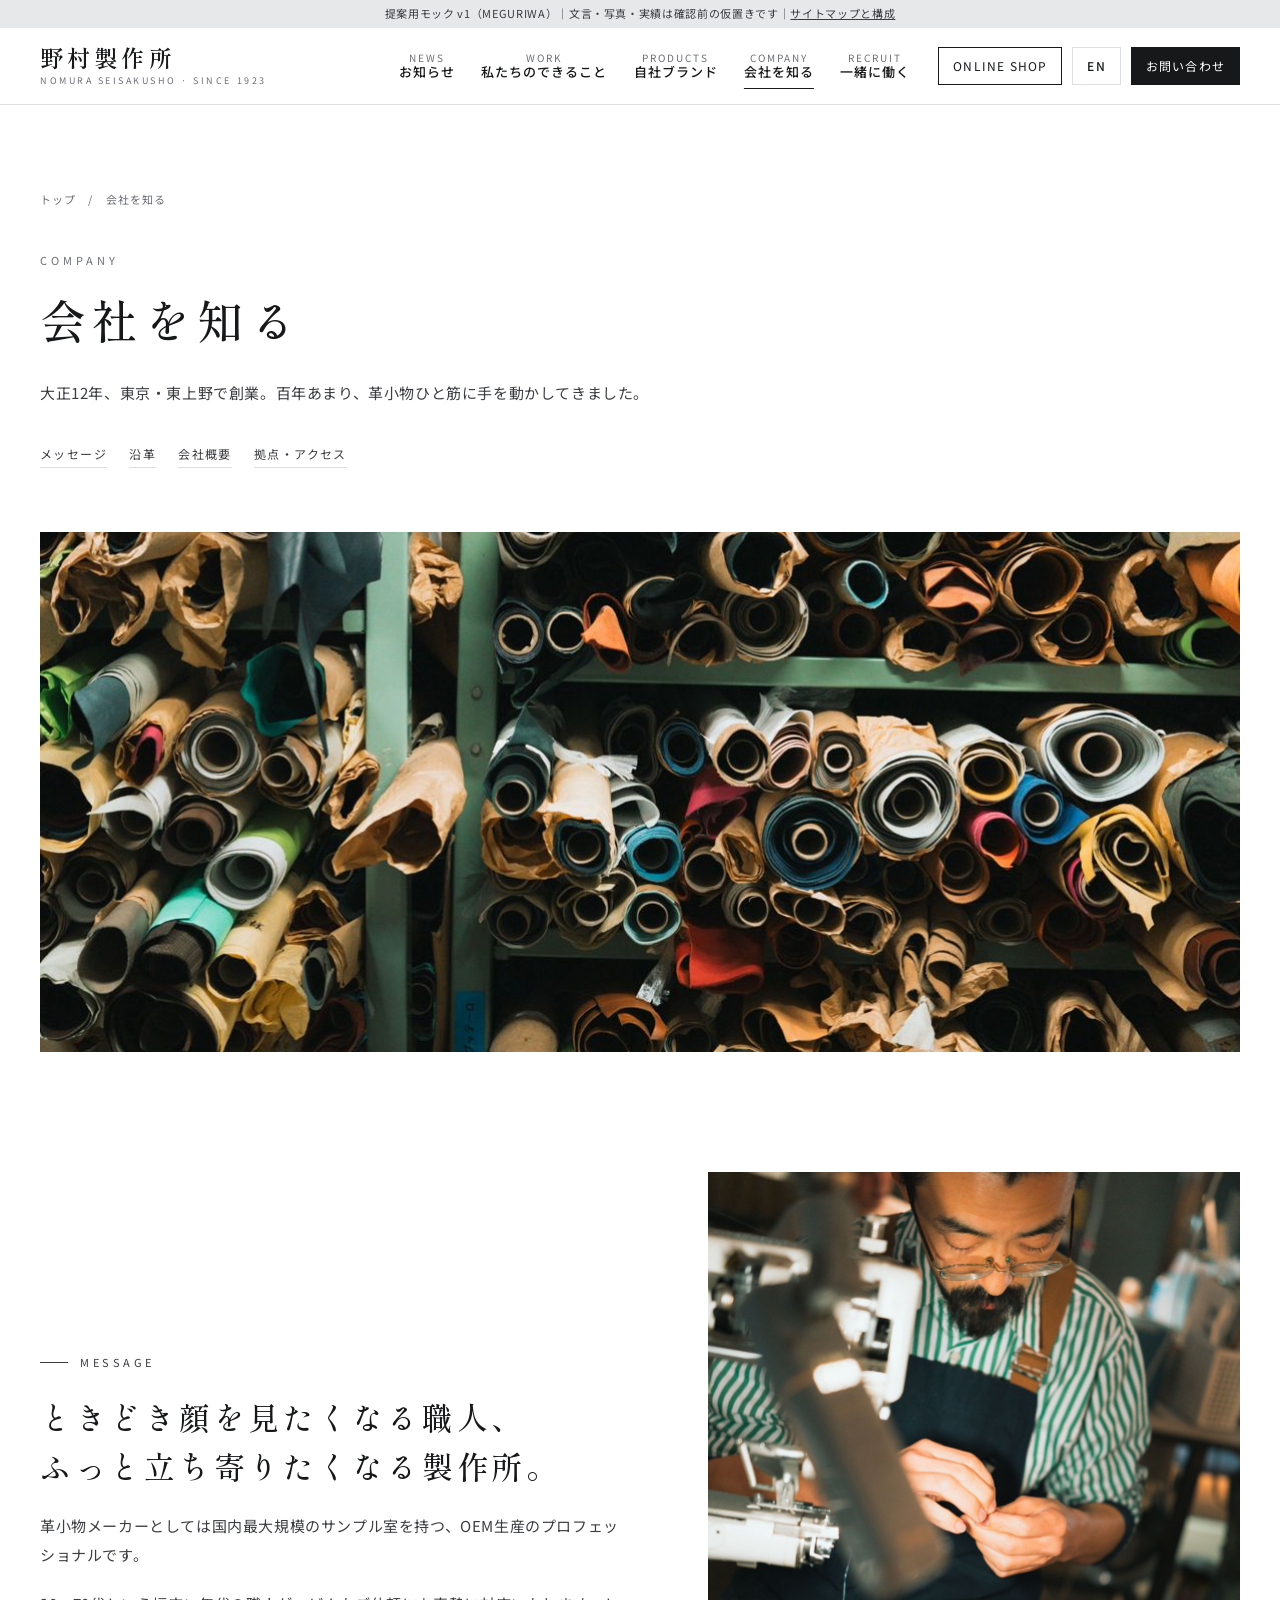
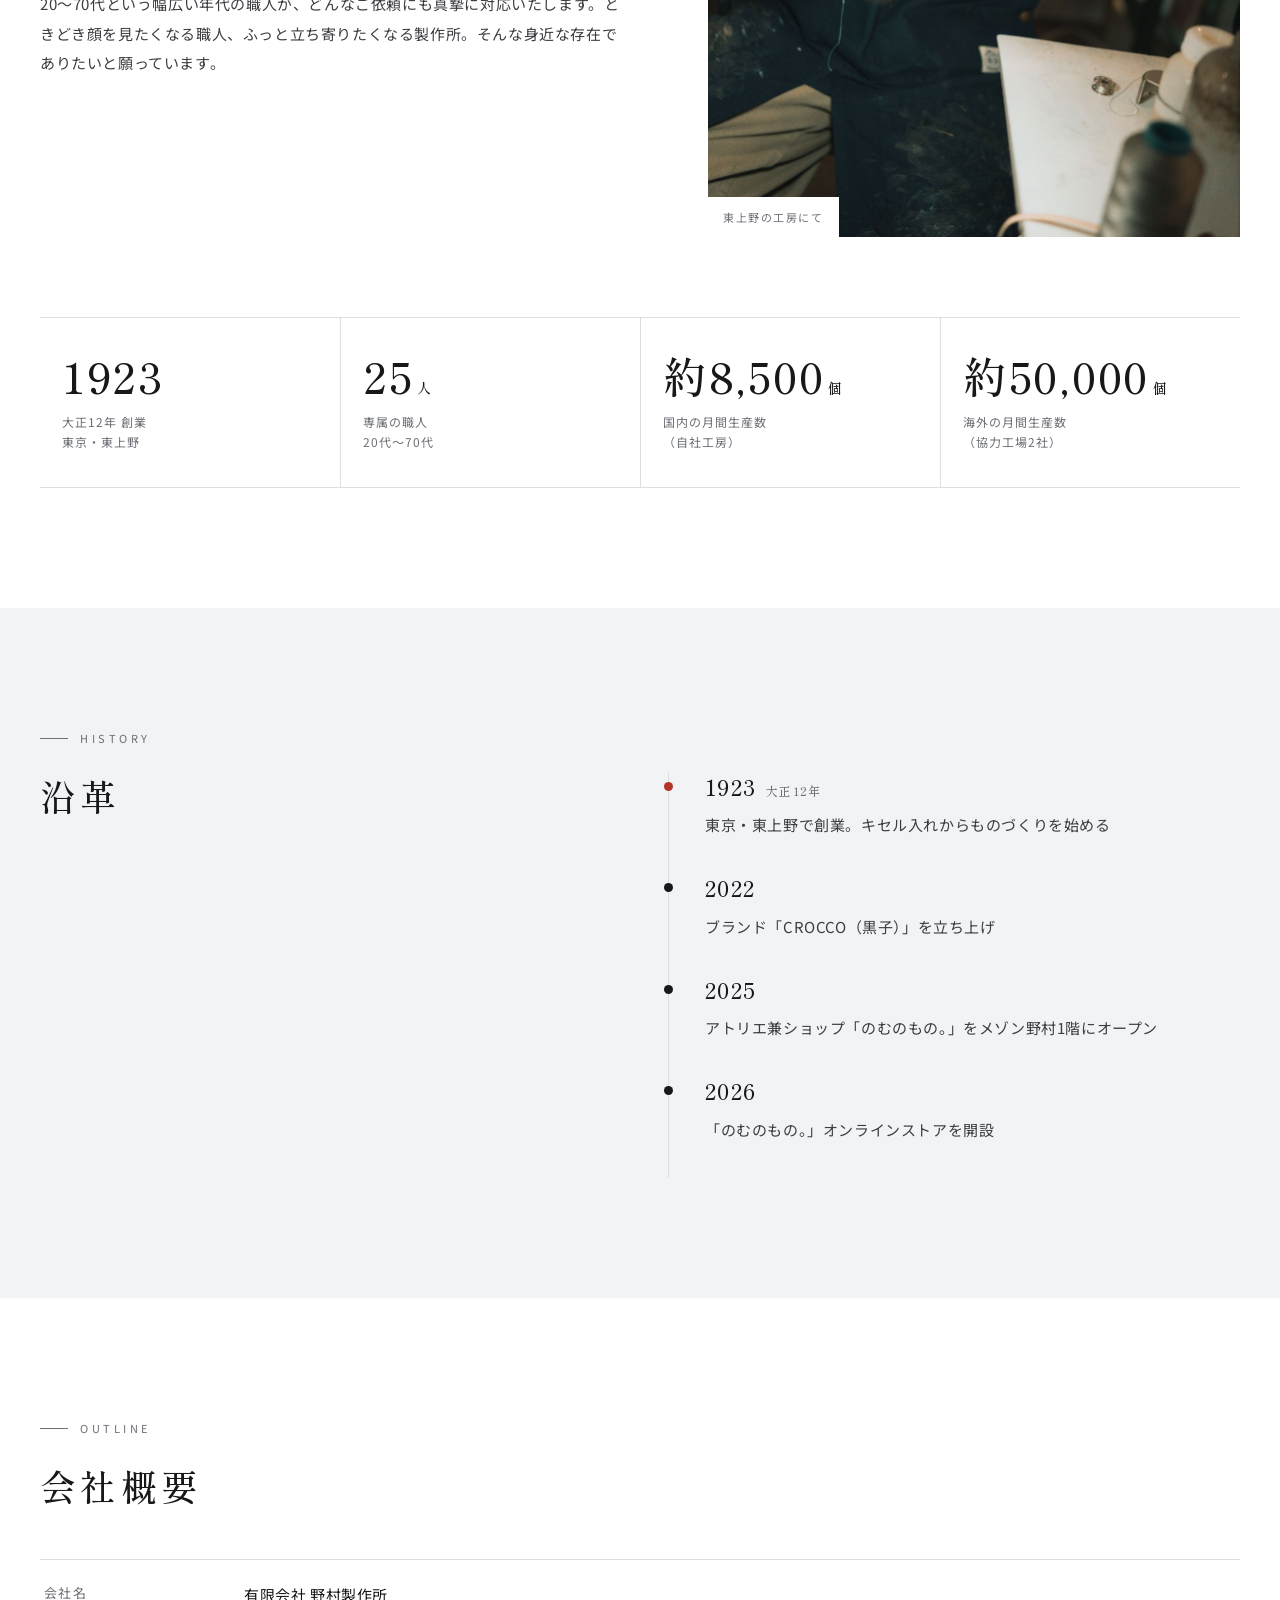
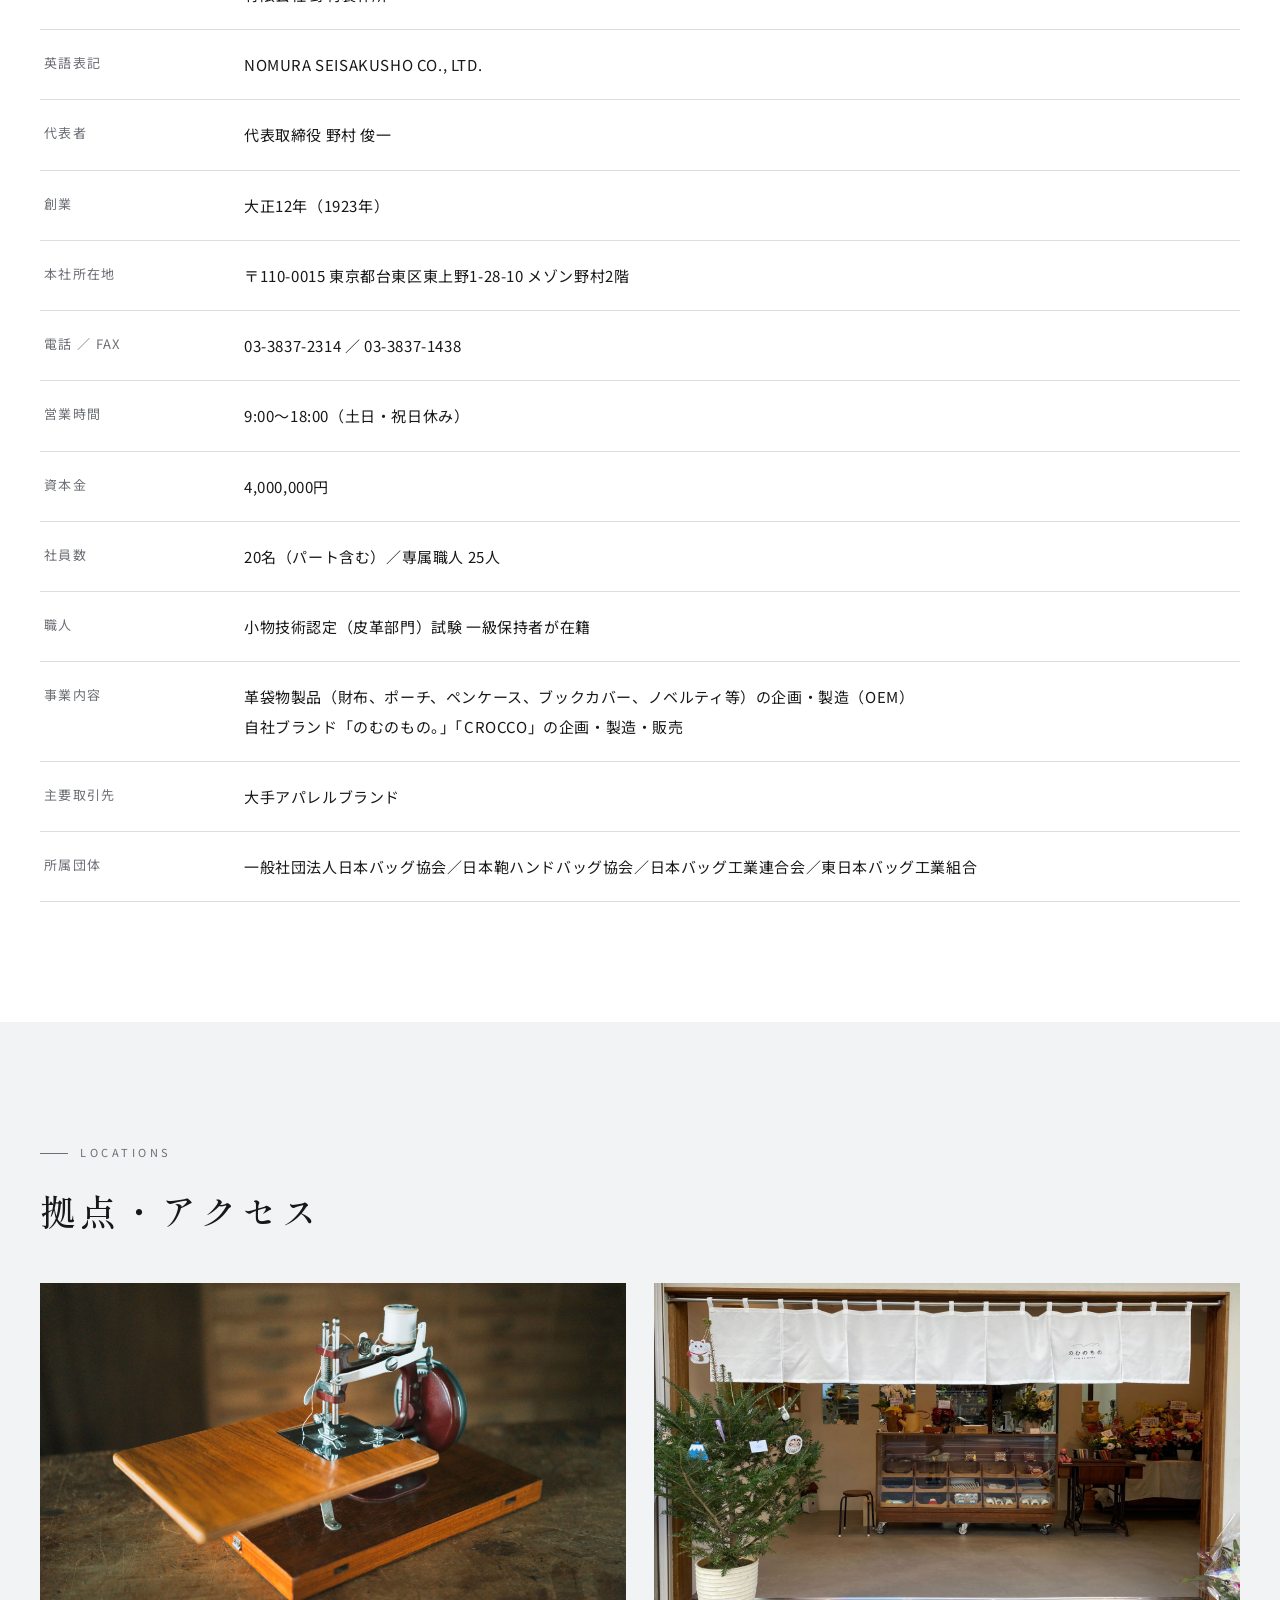
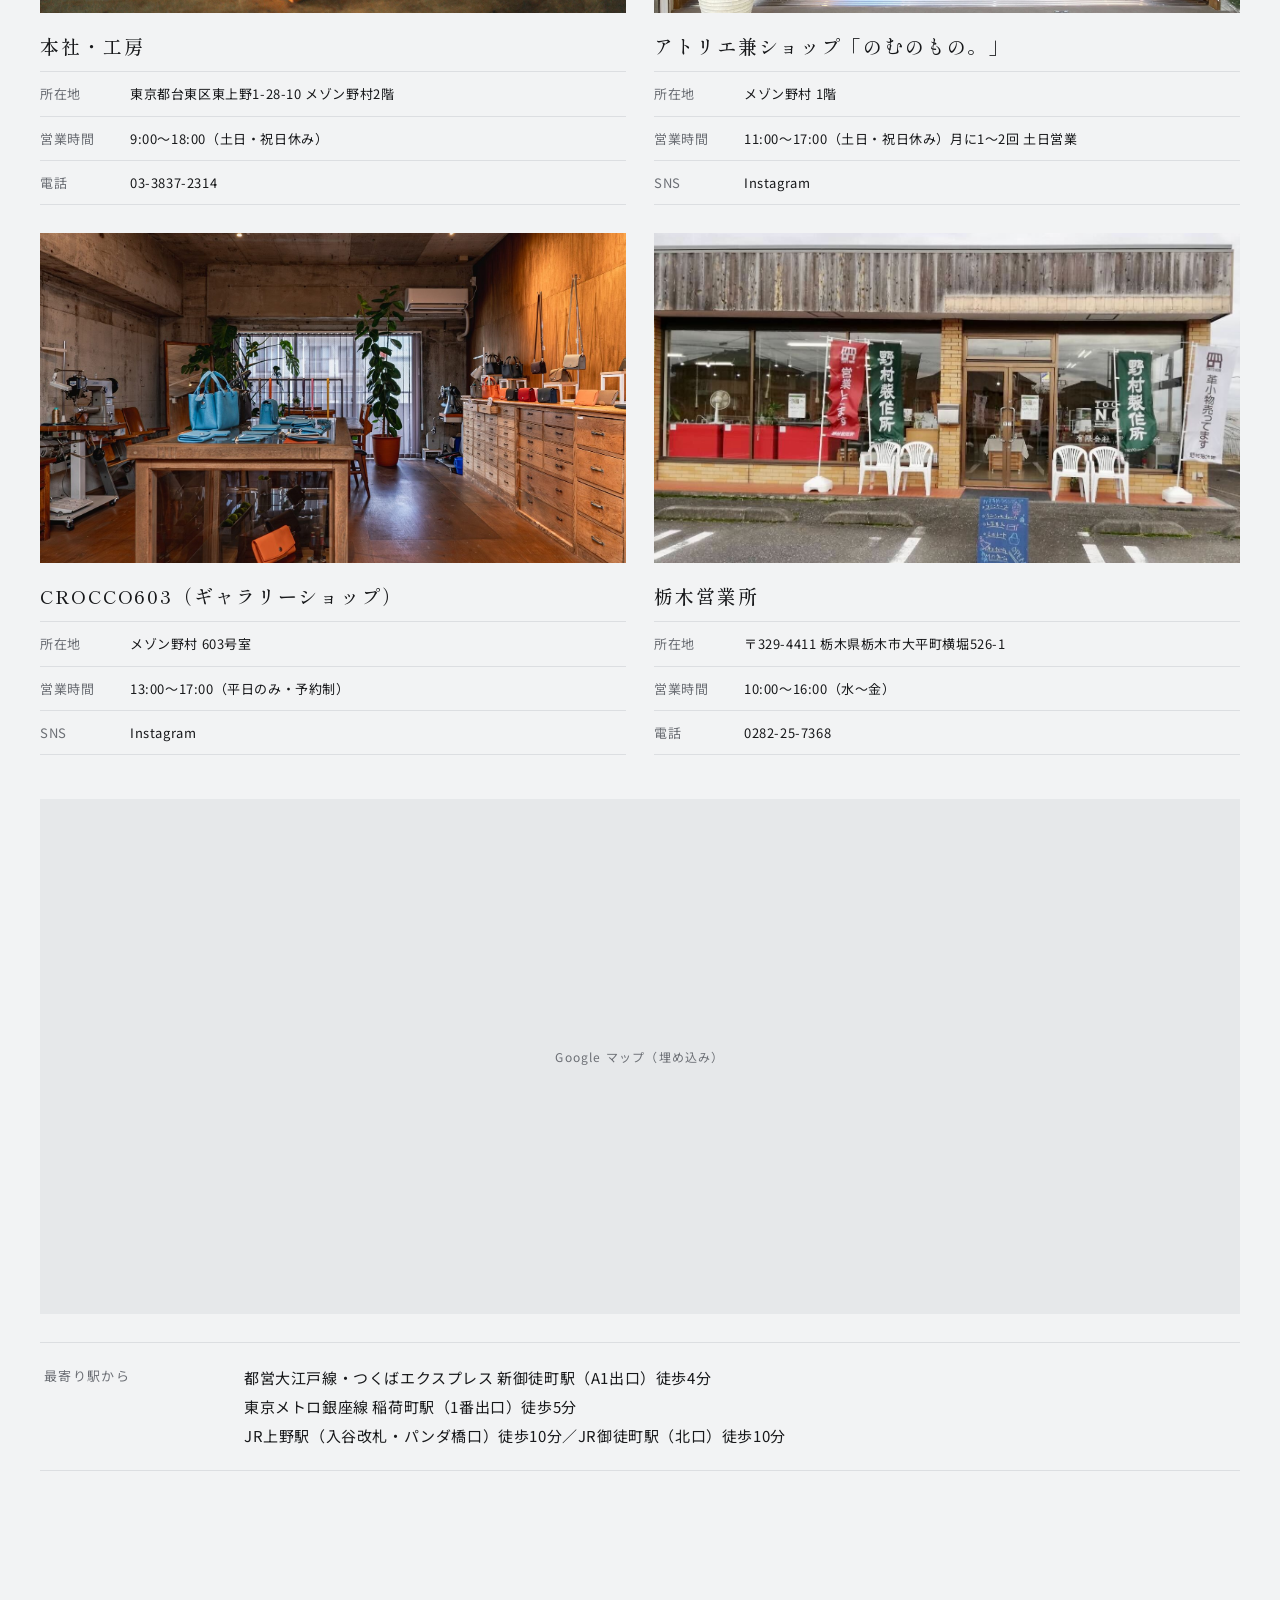
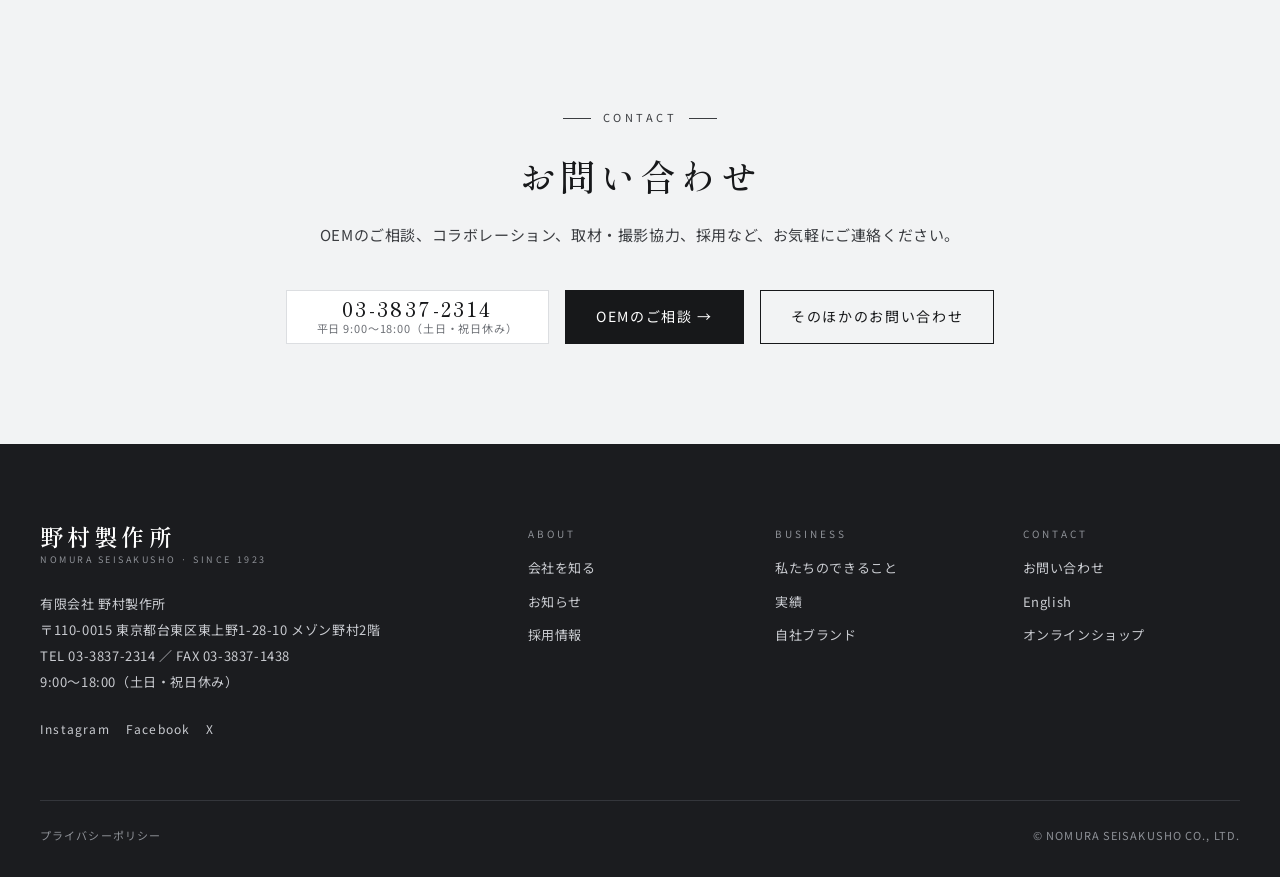
==== company.html @ 7530d8a8 "店舗・拠点の写真を入れる（のむのもの。店先・栃木営業所・CROCCO603） Co-Authored-By: Claude Opus 5.5 <noreply@anthropic.com> Claud" ====
<!doctype html>
<html lang="ja"><head><meta charset="utf-8"><meta name="viewport" content="width=device-width,initial-scale=1">
<title>会社を知る｜野村製作所</title><meta name="description" content="有限会社 野村製作所の会社概要。大正12年創業、東京・東上野の革小物メーカー。拠点・アクセス・沿革。"><meta name="robots" content="noindex">
<link rel="preconnect" href="https://fonts.googleapis.com"><link rel="preconnect" href="https://fonts.gstatic.com" crossorigin>
<link href="https://fonts.googleapis.com/css2?family=Noto+Sans+JP:wght@400;500&family=Shippori+Mincho:wght@500;600&display=swap" rel="stylesheet">
<link rel="stylesheet" href="assets/site.css">
</head><body>
<div class="mockbar">提案用モック v1（MEGURIWA）｜文言・写真・実績は確認前の仮置きです｜<a href="sitemap.html" style="text-decoration:underline">サイトマップと構成</a></div>
<header class="hd"><div class="wrap hd__in">
<a class="logo" href="index.html" aria-label="野村製作所 トップへ"><b>野村製作所</b><small>NOMURA SEISAKUSHO · SINCE 1923</small></a>
<nav class="gnav" aria-label="メイン"><a href="news.html"><span>NEWS</span><b>お知らせ</b></a><a href="work.html"><span>WORK</span><b>私たちのできること</b></a><a href="products.html"><span>PRODUCTS</span><b>自社ブランド</b></a><a href="company.html" class="is-cur"><span>COMPANY</span><b>会社を知る</b></a><a href="recruit.html"><span>RECRUIT</span><b>一緒に働く</b></a></nav>
<div class="hd__act"><a class="btn-shop" href="products.html#shops">ONLINE SHOP</a><a class="btn-en" href="en.html" lang="en">EN</a><a class="btn-ct" href="contact.html">お問い合わせ</a></div>
<button class="menu" aria-label="メニュー"><i></i><i></i><i></i></button>
</div></header>
<nav class="spnav" aria-label="メニュー"><a href="index.html">トップ<span>TOP</span></a><a href="news.html">お知らせ<span>NEWS</span></a><a href="work.html">私たちのできること<span>WORK</span></a><a href="products.html">自社ブランド<span>PRODUCTS</span></a><a href="company.html">会社を知る<span>COMPANY</span></a><a href="recruit.html">一緒に働く<span>RECRUIT</span></a><a href="works.html">実績<span>WORKS</span></a><a href="contact.html">お問い合わせ<span>CONTACT</span></a><div class="sp-btns"><a class="fill" href="contact.html?type=oem">OEMのご相談</a><a href="products.html#shops">ONLINE SHOP（3つのストア）</a><a href="en.html" lang="en">English / For international partners</a></div></nav>
<main>
<section class="ph-head"><div class="wrap">
<p class="crumb"><a href="index.html">トップ</a>　/　会社を知る</p>
<p class="en">COMPANY</p><h1>会社を知る</h1><p class="lead">大正12年、東京・東上野で創業。百年あまり、革小物ひと筋に手を動かしてきました。</p><nav class="toc"><a href="#message">メッセージ</a><a href="#history">沿革</a><a href="#outline">会社概要</a><a href="#bases">拠点・アクセス</a></nav>
</div><div class="wrap"><div class="ph-vis"><img src="assets/leather_shelf.jpg" alt="" style="object-position:50% 55%"></div></div></section>
<section class="sec" id="message"><div class="wrap">
<div class="msg"><div class="msg__tx"><p class="lbl">Message</p>
<h2 class="h2"><span class="nb">ときどき顔を見たくなる職人、</span><br><span class="nb">ふっと立ち寄りたくなる製作所。</span></h2>
<p>革小物メーカーとしては国内最大規模のサンプル室を持つ、OEM生産のプロフェッショナルです。</p>
<p>20〜70代という幅広い年代の職人が、どんなご依頼にも真摯に対応いたします。ときどき顔を見たくなる職人、ふっと立ち寄りたくなる製作所。そんな身近な存在でありたいと願っています。</p>
<span class="chk">確認：代表あいさつ（代表者名・写真）を載せるか</span></div>
<figure class="msg__ph"><img src="assets/craftsman_stitch.jpg" alt="工房の職人"><figcaption>東上野の工房にて</figcaption></figure></div>
<ul class="num">
<li><b>1923</b><span>大正12年 創業<br>東京・東上野</span></li>
<li><b>25<small>人</small></b><span>専属の職人<br>20代〜70代</span></li>
<li><b>約8,500<small>個</small></b><span>国内の月間生産数<br>（自社工房）</span></li>
<li><b>約50,000<small>個</small></b><span>海外の月間生産数<br>（協力工場2社）</span></li>
</ul>
</div></section>
<section class="sec sec--gray" id="history"><div class="wrap grid2">
<div><p class="lbl">History</p><h2 class="h2">沿革</h2><span class="chk">確認：創業以降の出来事と年</span></div>
<ul class="hist">
<li><b>1923<small>大正12年</small></b><p>東京・東上野で創業。キセル入れからものづくりを始める</p></li>
<li><b>2022</b><p>ブランド「CROCCO（黒子）」を立ち上げ</p></li>
<li><b>2025</b><p>アトリエ兼ショップ「のむのもの。」をメゾン野村1階にオープン</p></li>
<li><b>2026</b><p>「のむのもの。」オンラインストアを開設</p></li>
</ul></div></section>
<section class="sec" id="outline"><div class="wrap">
<p class="lbl">Outline</p><h2 class="h2">会社概要</h2>
<dl class="tbl">
<div><dt>会社名</dt><dd>有限会社 野村製作所<span class="chk">確認：正式社名</span></dd></div>
<div><dt>英語表記</dt><dd>NOMURA SEISAKUSHO CO., LTD.</dd></div>
<div><dt>代表者</dt><dd>代表取締役 野村 俊一</dd></div>
<div><dt>創業</dt><dd>大正12年（1923年）</dd></div>
<div><dt>本社所在地</dt><dd>〒110-0015 東京都台東区東上野1-28-10 メゾン野村2階</dd></div>
<div><dt>電話 ／ FAX</dt><dd>03-3837-2314 ／ 03-3837-1438</dd></div>
<div><dt>営業時間</dt><dd>9:00〜18:00（土日・祝日休み）</dd></div>
<div><dt>資本金</dt><dd>4,000,000円</dd></div>
<div><dt>社員数</dt><dd>20名（パート含む）／専属職人 25人</dd></div>
<div><dt>職人</dt><dd>小物技術認定（皮革部門）試験 一級保持者が在籍</dd></div>
<div><dt>事業内容</dt><dd>革袋物製品（財布、ポーチ、ペンケース、ブックカバー、ノベルティ等）の企画・製造（OEM）<br>自社ブランド「のむのもの。」「CROCCO」の企画・製造・販売</dd></div>
<div><dt>主要取引先</dt><dd>大手アパレルブランド</dd></div>
<div><dt>所属団体</dt><dd>一般社団法人日本バッグ協会／日本鞄ハンドバッグ協会／日本バッグ工業連合会／東日本バッグ工業組合</dd></div>
</dl></div></section>
<section class="sec sec--gray" id="bases"><div class="wrap">
<p class="lbl">Locations</p><h2 class="h2">拠点・アクセス</h2>
<div class="bases">
<div class="base"><img src="assets/mini_sewing.jpg" alt="工房のミシン" style="aspect-ratio:16/9;object-fit:cover;width:100%"><span class="chk">確認：本社・工房の写真（人物が写らないもの）</span><h3>本社・工房</h3><dl><div><dt>所在地</dt><dd>東京都台東区東上野1-28-10 メゾン野村2階</dd></div><div><dt>営業時間</dt><dd>9:00〜18:00（土日・祝日休み）</dd></div><div><dt>電話</dt><dd>03-3837-2314</dd></div></dl></div>
<div class="base"><img src="assets/shop_nomunomono.jpg" alt="アトリエ兼ショップ「のむのもの。」" style="aspect-ratio:16/9;object-fit:cover;width:100%;object-position:50% 45%"><h3>アトリエ兼ショップ「のむのもの。」</h3><dl><div><dt>所在地</dt><dd>メゾン野村 1階</dd></div><div><dt>営業時間</dt><dd>11:00〜17:00（土日・祝日休み）月に1〜2回 土日営業</dd></div><div><dt>SNS</dt><dd><a href="https://www.instagram.com/nomuraseisakusho_official/" target="_blank" rel="noopener">Instagram</a></dd></div></dl></div>
<div class="base"><img src="assets/crocco603.jpg" alt="CROCCO603 ギャラリーショップ" style="aspect-ratio:16/9;object-fit:cover;width:100%"><h3>CROCCO603（ギャラリーショップ）</h3><dl><div><dt>所在地</dt><dd>メゾン野村 603号室</dd></div><div><dt>営業時間</dt><dd>13:00〜17:00（平日のみ・予約制）</dd></div><div><dt>SNS</dt><dd><a href="https://www.instagram.com/crocco_tokyo/" target="_blank" rel="noopener">Instagram</a></dd></div></dl><span class="chk">確認：営業時間：CROCCOのサイト＝13:00〜、現行サイト＝11:00〜で食い違い</span></div>
<div class="base"><img src="assets/base_tochigi.jpg" alt="栃木営業所の外観" style="aspect-ratio:16/9;object-fit:cover;width:100%"><h3>栃木営業所</h3><dl><div><dt>所在地</dt><dd>〒329-4411 栃木県栃木市大平町横堀526-1</dd></div><div><dt>営業時間</dt><dd>10:00〜16:00（水〜金）</dd></div><div><dt>電話</dt><dd>0282-25-7368</dd></div></dl></div>
</div>
<div class="ph map">Google マップ（埋め込み）</div>
<dl class="tbl" style="margin-top:28px"><div><dt>最寄り駅から</dt><dd>都営大江戸線・つくばエクスプレス 新御徒町駅（A1出口）徒歩4分<br>東京メトロ銀座線 稲荷町駅（1番出口）徒歩5分<br>JR上野駅（入谷改札・パンダ橋口）徒歩10分／JR御徒町駅（北口）徒歩10分</dd></div></dl>
</div></section>
<section class="ctb"><div class="wrap">
<p class="lbl">Contact</p><h2 class="h2">お問い合わせ</h2>
<p>OEMのご相談、コラボレーション、取材・撮影協力、採用など、お気軽にご連絡ください。</p>
<div class="ctb__row"><a class="tel" href="tel:0338372314"><b>03-3837-2314</b><small>平日 9:00〜18:00（土日・祝日休み）</small></a><a class="btn btn--fill" href="contact.html?type=oem">OEMのご相談 →</a><a class="btn btn--line" href="contact.html">そのほかのお問い合わせ</a></div>
</div></section>
</main>
<footer class="ft"><div class="wrap">
<div class="ft__top"><div>
<a class="logo" href="index.html"><b>野村製作所</b><small>NOMURA SEISAKUSHO · SINCE 1923</small></a>
<address>有限会社 野村製作所 <span class="chk">確認：正式社名の表記</span><br>〒110-0015 東京都台東区東上野1-28-10 メゾン野村2階<br>TEL 03-3837-2314 ／ FAX 03-3837-1438<br>9:00〜18:00（土日・祝日休み）</address>
<div class="ft__sns"><a href="https://www.instagram.com/nomuraseisakusho_official/" target="_blank" rel="noopener">Instagram</a><a href="https://www.facebook.com/nomuraseisakusho/" target="_blank" rel="noopener">Facebook</a><a href="https://x.com/nomurass_jp" target="_blank" rel="noopener">X</a><span class="chk">確認：Xを続けるか</span></div>
</div>
<div class="ft__nav">
<div><h4>ABOUT</h4><a href="company.html">会社を知る</a><a href="news.html">お知らせ</a><a href="recruit.html">採用情報</a></div>
<div><h4>BUSINESS</h4><a href="work.html">私たちのできること</a><a href="works.html">実績</a><a href="products.html">自社ブランド</a></div>
<div><h4>CONTACT</h4><a href="contact.html">お問い合わせ</a><a href="en.html" lang="en">English</a><a href="products.html#shops">オンラインショップ</a></div>
</div></div>
<div class="ft__bt"><span><a href="#">プライバシーポリシー</a></span><span>© NOMURA SEISAKUSHO CO., LTD.</span></div>
</div></footer>
<script>
(function(){var q=location.search;if(q.indexOf('check')>-1)document.body.classList.add('check');if(q.indexOf('static')>-1)document.body.classList.add('static');
var m=document.querySelector('.menu');if(m)m.addEventListener('click',function(){document.body.classList.toggle('menu-open')});
document.querySelectorAll('.spnav a').forEach(function(a){a.addEventListener('click',function(){document.body.classList.remove('menu-open')})});
document.querySelectorAll('a[href="#"]').forEach(function(a){a.addEventListener('click',function(e){e.preventDefault()})});})();
</script>
</body></html>
---- assets/site.css ----
/* 野村製作所 コーポレートサイト モック v1 ／ 白・グレー・墨（クリーム色は使わない）＋朱は1点だけ */
:root{
  --ink:#17181A;--ink2:#3B3D41;--mute:#6C6F75;--line:#DCDEE1;
  --gray:#F2F3F4;--gray2:#E6E8EA;--white:#FFFFFF;--dark:#1B1C1F;--dark2:#26282C;
  --aka:#B2352B;
  --serif:"Shippori Mincho","Hiragino Mincho ProN","Yu Mincho",serif;
  --sans:"Noto Sans JP","Hiragino Sans","Yu Gothic",sans-serif;
  --w:1200px;--g:24px;--hd:76px;
}
*{box-sizing:border-box;margin:0;padding:0}
html{scroll-behavior:smooth;-webkit-text-size-adjust:100%}
body{font-family:var(--sans);color:var(--ink);background:var(--white);font-size:15px;line-height:1.95;letter-spacing:.04em;-webkit-font-smoothing:antialiased}
img{display:block;max-width:100%;height:auto}
a{color:inherit;text-decoration:none}
ul,ol{list-style:none}
.nb{display:inline-block}
.wrap{max-width:calc(var(--w) + var(--g)*2);margin:0 auto;padding:0 var(--g)}
.serif{font-family:var(--serif)}
/* 確認待ちの印（?check のときだけ出る） */
.chk{display:none}
body.check .chk{display:inline-block;background:#FFE14D;color:#111;font:500 11px/1.5 var(--sans);letter-spacing:0;padding:2px 7px;margin:4px 4px 0 0;border-radius:2px;vertical-align:middle}
.mockbar{background:var(--gray2);color:var(--ink2);font-size:11px;letter-spacing:.06em;text-align:center;padding:5px 12px;line-height:1.6}

/* ---- header ---- */
.hd{position:sticky;top:0;z-index:50;background:rgba(255,255,255,.97);border-bottom:1px solid var(--line);backdrop-filter:blur(6px)}
.hd__in{height:var(--hd);display:flex;align-items:center;gap:28px}
.logo{display:flex;flex-direction:column;line-height:1.1;flex:0 0 auto}
.logo b{font:600 23px/1.1 var(--serif);letter-spacing:.18em}
.logo small{font-size:9px;letter-spacing:.28em;color:var(--mute);margin-top:6px}
.gnav{display:flex;gap:26px;margin-left:auto}
.gnav a{display:flex;flex-direction:column;align-items:center;line-height:1.3;padding:6px 0;position:relative}
.gnav a span{font-size:10px;letter-spacing:.2em;color:var(--mute)}
.gnav a b{font-weight:500;font-size:13px;letter-spacing:.08em}
.gnav a::after{content:"";position:absolute;left:50%;bottom:-2px;width:0;height:1px;background:var(--ink);transition:.25s;transform:translateX(-50%)}
.gnav a:hover::after,.gnav a.is-cur::after{width:100%}
.hd__act{display:flex;align-items:center;gap:10px}
.btn-shop,.btn-en,.btn-ct{display:inline-flex;align-items:center;height:38px;padding:0 14px;font-size:12px;letter-spacing:.1em;border:1px solid var(--ink);white-space:nowrap}
.btn-en{border-color:var(--line);font-weight:500}
.btn-ct{background:var(--ink);color:#fff}
.btn-ct:hover{background:var(--ink2)}
.menu{display:none;width:44px;height:44px;border:0;background:none;cursor:pointer;position:relative;margin-left:auto}
.menu i{position:absolute;left:11px;right:11px;height:1px;background:var(--ink);transition:.3s}
.menu i:nth-child(1){top:16px}.menu i:nth-child(2){top:22px}.menu i:nth-child(3){top:28px}
body.menu-open .menu i:nth-child(1){top:22px;transform:rotate(45deg)}
body.menu-open .menu i:nth-child(2){opacity:0}
body.menu-open .menu i:nth-child(3){top:22px;transform:rotate(-45deg)}
.spnav{display:none}

/* ---- common parts ---- */
.sec{padding:120px 0}
.sec--gray{background:var(--gray)}
.sec--dark{background:var(--dark);color:#fff}
.lbl{display:flex;align-items:center;gap:12px;font-size:11px;letter-spacing:.32em;color:var(--mute);margin-bottom:18px;text-transform:uppercase}
.lbl::before{content:"";width:28px;height:1px;background:currentColor}
.sec--dark .lbl{color:#A9ACB2}
.h2{font:500 clamp(26px,3vw,36px)/1.6 var(--serif);letter-spacing:.12em}
.h2 small{display:block;font:400 13px/1.6 var(--sans);letter-spacing:.12em;color:var(--mute);margin-top:6px}
.sec--dark .h2 small{color:#A9ACB2}
.lead{max-width:640px;color:var(--ink2);margin-top:22px}
.sec--dark .lead{color:#C9CBD0}
.head-row{display:flex;justify-content:space-between;align-items:flex-end;gap:40px;flex-wrap:wrap}
.more{display:inline-flex;align-items:center;gap:14px;font-size:13px;letter-spacing:.14em;padding:14px 0;border-bottom:1px solid currentColor}
.more::after{content:"→";transition:.25s}
.more:hover::after{transform:translateX(4px)}
.btn{display:inline-flex;align-items:center;justify-content:center;gap:12px;min-height:54px;padding:0 30px;font-size:14px;letter-spacing:.12em;border:1px solid var(--ink);transition:.2s}
.btn--fill{background:var(--ink);color:#fff}
.btn--fill:hover{background:var(--ink2)}
.btn--line:hover{background:var(--ink);color:#fff}
.btn--white{border-color:#fff;color:#fff}
.btn--white:hover{background:#fff;color:var(--ink)}
.btn .ext{font-size:11px}
.ph{background:var(--gray2);display:flex;align-items:center;justify-content:center;color:var(--mute);font-size:12px;letter-spacing:.1em;text-align:center;padding:12px}
.cover{width:100%;height:100%;object-fit:cover}

/* ---- TOP hero ---- */
.hero{position:relative;height:calc(100vh - var(--hd) - 27px);min-height:560px;max-height:880px;overflow:hidden;background:var(--dark);color:#fff}
.hero__sl{position:absolute;inset:0}
.hero__sl img{position:absolute;inset:0;width:100%;height:100%;object-fit:cover;opacity:0;animation:fade 24s infinite;transform:scale(1.04)}
.hero__sl img:nth-child(1){animation-delay:0s}
.hero__sl img:nth-child(2){animation-delay:6s}
.hero__sl img:nth-child(3){animation-delay:12s}
.hero__sl img:nth-child(4){animation-delay:18s}
@keyframes fade{0%{opacity:0;transform:scale(1.06)}5%{opacity:1}25%{opacity:1}31%{opacity:0;transform:scale(1)}100%{opacity:0}}
.hero::after{content:"";position:absolute;inset:0;background:linear-gradient(90deg,rgba(15,16,18,.72) 0%,rgba(15,16,18,.35) 45%,rgba(15,16,18,.05) 75%),linear-gradient(0deg,rgba(15,16,18,.55),transparent 40%)}
.hero__tx{position:absolute;z-index:2;left:0;right:0;bottom:12%}
.hero__ey{font-size:11px;letter-spacing:.36em;color:#D5D7DB;margin-bottom:26px}
.hero h1{font:500 clamp(32px,4.4vw,58px)/1.55 var(--serif);letter-spacing:.14em}
.hero p.sub{margin-top:24px;color:#E4E5E8;max-width:520px}
.hero__btns{display:flex;gap:14px;margin-top:38px;flex-wrap:wrap}
.hero__dots{position:absolute;z-index:2;right:var(--g);bottom:32px;display:flex;gap:8px}
.hero__dots i{width:28px;height:1px;background:rgba(255,255,255,.4)}
.hero__dots i:first-child{background:#fff}
.hero__vert{position:absolute;z-index:2;right:34px;top:50%;transform:translateY(-50%);writing-mode:vertical-rl;font:400 12px/1 var(--serif);letter-spacing:.6em;color:rgba(255,255,255,.75)}
body.static .hero__sl img{animation:none;opacity:0}
body.static .hero__sl img:first-child{opacity:1;transform:none}

/* message */
.msg{display:grid;grid-template-columns:1.05fr .95fr;gap:80px;align-items:center}
.msg__tx p{color:var(--ink2);margin-top:20px}
.msg .h2{font-size:clamp(22px,2.5vw,31px)}
.msg__ph{position:relative}
.msg__ph img{aspect-ratio:4/5;object-fit:cover;width:100%}
.msg__ph figcaption{position:absolute;left:-1px;bottom:-1px;background:#fff;font-size:11px;letter-spacing:.14em;color:var(--mute);padding:10px 16px}
/* numbers */
.num{display:grid;grid-template-columns:repeat(4,1fr);border-top:1px solid var(--line);border-bottom:1px solid var(--line);margin-top:80px}
.num li{padding:34px 22px;border-left:1px solid var(--line)}
.num li:first-child{border-left:0}
.num b{display:block;font:500 clamp(30px,3.4vw,46px)/1.1 var(--serif);letter-spacing:.04em}
.num b small{font-size:14px;margin-left:4px;letter-spacing:.1em}
.num span{display:block;font-size:12px;color:var(--mute);margin-top:12px;letter-spacing:.08em;line-height:1.7}
.num-note{font-size:12px;color:var(--mute);margin-top:14px}
/* work cards */
.cards3{display:grid;grid-template-columns:repeat(3,1fr);gap:28px;margin-top:56px}
.card3 figure{aspect-ratio:4/3;overflow:hidden;background:var(--dark2)}
.card3 figure img{width:100%;height:100%;object-fit:cover;transition:.6s}
.card3:hover figure img{transform:scale(1.03)}
.card3 .no{font:500 13px/1 var(--serif);letter-spacing:.2em;color:#A9ACB2;margin:24px 0 10px}
.sec:not(.sec--dark) .card3 .no{color:var(--mute)}
.card3 h3{font:500 20px/1.6 var(--serif);letter-spacing:.1em}
.card3 p{font-size:14px;margin-top:10px;color:#C9CBD0}
.sec:not(.sec--dark) .card3 p{color:var(--ink2)}
.steps{display:grid;grid-template-columns:repeat(5,1fr);margin-top:64px;border:1px solid rgba(255,255,255,.18)}
.steps li{padding:22px 18px;border-left:1px solid rgba(255,255,255,.18);position:relative}
.steps li:first-child{border-left:0}
.steps em{font:normal 11px/1 var(--sans);letter-spacing:.24em;color:#A9ACB2}
.steps b{display:block;font:500 16px/1.5 var(--serif);letter-spacing:.1em;margin-top:10px}
.steps span{display:block;font-size:12px;color:#A9ACB2;margin-top:4px;line-height:1.6}
.sec:not(.sec--dark) .steps{border-color:var(--line)}
.sec:not(.sec--dark) .steps li{border-color:var(--line)}
.sec:not(.sec--dark) .steps em,.sec:not(.sec--dark) .steps span{color:var(--mute)}
.tags{display:flex;flex-wrap:wrap;gap:8px;margin-top:26px}
.tags li{border:1px solid rgba(255,255,255,.28);font-size:12px;padding:6px 14px;letter-spacing:.1em}
.sec:not(.sec--dark) .tags li{border-color:var(--line);background:#fff}
.work-foot{display:flex;justify-content:space-between;align-items:flex-end;gap:30px;flex-wrap:wrap;margin-top:56px}
.work-foot h4{font-size:12px;letter-spacing:.2em;color:#A9ACB2;font-weight:400}
/* works */
.works{display:grid;grid-template-columns:repeat(4,1fr);gap:22px;margin-top:56px}
.works li .ph{aspect-ratio:1/1}
.works .cat{font-size:11px;letter-spacing:.24em;color:var(--mute);margin-top:16px}
.works h3{font:500 18px/1.6 var(--serif);letter-spacing:.08em;margin-top:2px}
.works p{font-size:13px;color:var(--ink2)}
/* media */
.media{display:grid;grid-template-columns:200px 1fr;gap:0;margin-top:48px;border-top:1px solid var(--line)}
.media dt,.media dd{padding:20px 0;border-bottom:1px solid var(--line)}
.media dt{font-size:12px;letter-spacing:.2em;color:var(--mute)}
.media dd{font:400 16px/1.9 var(--serif);letter-spacing:.06em}
.media dd span{display:inline-block;margin-right:1.6em}
/* products */
.prod{display:grid;grid-template-columns:1fr 1fr;gap:72px;align-items:center}
.prod__ph{display:grid;grid-template-columns:1.4fr 1fr;gap:14px}
.prod__ph img{width:100%;height:100%;object-fit:cover;aspect-ratio:3/4}
.prod__ph img:first-child{aspect-ratio:auto}
.prod__logo{width:170px;margin-bottom:28px}
.prod h3{font:500 clamp(24px,2.6vw,32px)/1.6 var(--serif);letter-spacing:.14em}
.prod p{color:var(--ink2);margin-top:18px}
.prod .btns{display:flex;gap:12px;margin-top:32px;flex-wrap:wrap}
.sub-brand{display:grid;grid-template-columns:auto 1fr auto;gap:30px;align-items:center;border:1px solid var(--line);background:#fff;padding:28px 32px;margin-top:72px}
.sub-brand b{font:500 22px/1 var(--serif);letter-spacing:.24em}
.sub-brand p{font-size:13px;color:var(--ink2)}
/* shops */
.shops{display:grid;grid-template-columns:repeat(3,1fr);gap:18px;margin-top:40px}
.shop{display:flex;flex-direction:column;border:1px solid var(--line);padding:30px 28px;min-height:250px;transition:.2s;background:#fff}
.shop:hover{border-color:var(--ink)}
.shop__lg{height:54px;width:auto;object-fit:contain;object-position:left center}
.shop__tx{font:600 22px/1.2 var(--serif);letter-spacing:.16em;height:54px}
.shop__tx small{display:block;font:400 10px/1 var(--sans);letter-spacing:.3em;color:var(--mute);margin-top:8px}
.shop p{font-size:13px;color:var(--ink2);margin-top:18px;flex:1}
.shop span{font-size:12px;letter-spacing:.06em;margin-top:18px;border-top:1px solid var(--line);padding-top:14px}
/* atelier */
.split{display:grid;grid-template-columns:1.15fr 1fr;min-height:560px}
.split__ph img{width:100%;height:100%;object-fit:cover}
.split__tx{padding:90px clamp(24px,6vw,96px);display:flex;flex-direction:column;justify-content:center;background:var(--gray)}
.split__tx p{color:var(--ink2);margin-top:20px}
.info{margin-top:28px;border-top:1px solid var(--line);font-size:13px}
.info div{display:grid;grid-template-columns:96px 1fr;padding:12px 0;border-bottom:1px solid var(--line)}
.info dt{color:var(--mute)}
/* news */
.nlist{margin-top:44px;border-top:1px solid var(--line)}
.nlist li a{display:grid;grid-template-columns:110px 130px 1fr 20px;gap:16px;align-items:center;padding:22px 4px;border-bottom:1px solid var(--line);transition:.2s}
.nlist li a:hover{background:var(--gray)}
.nlist time{font-size:13px;letter-spacing:.08em;color:var(--mute)}
.nlist .tag{font-size:10px;letter-spacing:.14em;border:1px solid var(--line);text-align:center;padding:3px 6px;background:#fff}
.nlist .t{font-size:15px}
.nlist .ar{color:var(--mute)}
/* recruit band */
.rec{display:grid;grid-template-columns:1fr 1fr;gap:0;align-items:stretch}
.rec__ph img{width:100%;height:100%;object-fit:cover;aspect-ratio:4/3}
.rec__tx{padding:80px clamp(24px,6vw,90px);display:flex;flex-direction:column;justify-content:center}
.rec__tx p{color:var(--ink2);margin-top:20px}
/* EN band */
.enb{position:relative;color:#fff;overflow:hidden;background:var(--dark)}
.enb>img{position:absolute;inset:0;width:100%;height:100%;object-fit:cover;opacity:.32}
.enb .wrap{position:relative;padding-top:110px;padding-bottom:110px}
.enb h2{font:500 clamp(28px,3.6vw,46px)/1.4 var(--serif);letter-spacing:.04em}
.enb p{color:#D5D7DB;margin-top:18px;max-width:560px;letter-spacing:.02em}
.enb ul{display:grid;grid-template-columns:repeat(3,1fr);gap:28px;margin:48px 0 44px;max-width:900px}
.enb li b{display:block;font:500 17px/1.4 var(--serif);letter-spacing:.04em}
.enb li span{display:block;font-size:13px;color:#BFC2C7;margin-top:8px;line-height:1.7;letter-spacing:.02em}
/* contact band */
.ctb{background:var(--gray);padding:100px 0;text-align:center}
.ctb .lbl{justify-content:center}
.ctb .lbl::after{content:"";width:28px;height:1px;background:currentColor}
.ctb p{color:var(--ink2);margin-top:16px}
.ctb__row{display:flex;justify-content:center;gap:16px;margin-top:40px;flex-wrap:wrap}
.tel{display:flex;flex-direction:column;justify-content:center;min-height:54px;padding:0 30px;border:1px solid var(--line);background:#fff;line-height:1.4}
.tel b{font:500 20px/1.2 var(--serif);letter-spacing:.12em}
.tel small{font-size:11px;color:var(--mute);letter-spacing:.08em}

/* ---- footer ---- */
.ft{background:var(--dark);color:#C9CBD0;padding:80px 0 30px;font-size:13px}
.ft__top{display:grid;grid-template-columns:1.2fr 2fr;gap:60px}
.ft .logo b{color:#fff}
.ft .logo small{color:#8E9197}
.ft address{font-style:normal;margin-top:26px;line-height:2}
.ft__nav{display:grid;grid-template-columns:repeat(3,1fr);gap:10px 30px}
.ft__nav a{display:block;padding:4px 0}
.ft__nav a:hover{color:#fff}
.ft__nav h4{font-size:10px;letter-spacing:.3em;color:#8E9197;font-weight:400;margin-bottom:8px}
.ft__sns{display:flex;gap:16px;margin-top:22px;font-size:12px;letter-spacing:.1em}
.ft__bt{display:flex;justify-content:space-between;gap:20px;flex-wrap:wrap;border-top:1px solid #34363B;margin-top:60px;padding-top:24px;font-size:11px;color:#8E9197;letter-spacing:.1em}

/* ---- lower pages ---- */
.ph-head{padding:84px 0 0;background:var(--white)}
.crumb{font-size:11px;color:var(--mute);letter-spacing:.1em;margin-bottom:40px}
.crumb a:hover{text-decoration:underline}
.ph-head h1{font:500 clamp(30px,3.8vw,46px)/1.5 var(--serif);letter-spacing:.14em}
.ph-head .en{font-size:11px;letter-spacing:.36em;color:var(--mute);margin-bottom:14px}
.ph-head .lead{margin-top:24px;max-width:700px}
.ph-vis{margin-top:64px;height:min(52vw,520px);overflow:hidden}
.ph-vis img{width:100%;height:100%;object-fit:cover}
.toc{display:flex;gap:6px 22px;flex-wrap:wrap;font-size:12px;letter-spacing:.12em;margin-top:34px}
.toc a{color:var(--ink2);border-bottom:1px solid var(--line);padding-bottom:2px}
.toc a:hover{border-color:var(--ink)}
.tbl{border-top:1px solid var(--line);margin-top:44px}
.tbl div{display:grid;grid-template-columns:200px 1fr;padding:20px 4px;border-bottom:1px solid var(--line)}
.tbl dt{color:var(--mute);font-size:13px;letter-spacing:.1em}
.tbl dd{font-size:15px}
.grid2{display:grid;grid-template-columns:1fr 1fr;gap:56px}
.duo{display:grid;grid-template-columns:repeat(2,1fr);gap:22px;margin-top:44px}
.duo3{grid-template-columns:repeat(3,1fr)}
.box{background:#fff;border:1px solid var(--line);padding:34px 32px}
.sec--gray .box{border-color:transparent}
.box h3{font:500 20px/1.6 var(--serif);letter-spacing:.1em}
.box p{font-size:14px;color:var(--ink2);margin-top:12px}
.box .k{font-size:11px;letter-spacing:.24em;color:var(--mute)}
.flow{margin-top:48px}
.flow li{display:grid;grid-template-columns:120px 1fr 300px;gap:36px;padding:34px 0;border-top:1px solid var(--line);align-items:start}
.flow li:last-child{border-bottom:1px solid var(--line)}
.flow em{font:normal 500 13px/1 var(--serif);letter-spacing:.2em;color:var(--mute)}
.flow em b{display:block;font-size:40px;color:var(--ink);margin-top:8px;letter-spacing:.02em}
.flow h3{font:500 21px/1.6 var(--serif);letter-spacing:.1em}
.flow p{font-size:14px;color:var(--ink2);margin-top:10px}
.flow img{aspect-ratio:3/2;object-fit:cover;width:100%}
.flow .ph{aspect-ratio:3/2}
.faq{margin-top:44px;border-top:1px solid var(--line)}
.faq details{border-bottom:1px solid var(--line)}
.faq summary{list-style:none;cursor:pointer;padding:24px 40px 24px 0;font:500 16px/1.7 var(--serif);letter-spacing:.06em;position:relative}
.faq summary::-webkit-details-marker{display:none}
.faq summary::before{content:"Q.";margin-right:14px;color:var(--mute)}
.faq summary::after{content:"+";position:absolute;right:6px;top:20px;font:300 24px/1 var(--sans);color:var(--mute)}
.faq details[open] summary::after{content:"−"}
.faq details p{padding:0 0 26px 34px;color:var(--ink2);font-size:14px}
.hist{margin-top:44px;border-left:1px solid var(--line);padding-left:36px}
.hist li{position:relative;padding:0 0 34px}
.hist li::before{content:"";position:absolute;left:-41px;top:10px;width:9px;height:9px;border-radius:50%;background:var(--ink)}
.hist li:first-child::before{background:var(--aka)}
.hist b{font:500 22px/1.3 var(--serif);letter-spacing:.06em}
.hist b small{font-size:12px;color:var(--mute);margin-left:10px;letter-spacing:.1em}
.hist p{color:var(--ink2);margin-top:6px}
.bases{display:grid;grid-template-columns:repeat(2,1fr);gap:28px;margin-top:44px}
.base .ph{aspect-ratio:16/9}
.base h3{font:500 19px/1.6 var(--serif);letter-spacing:.1em;margin-top:18px}
.base dl{font-size:13px;margin-top:10px;border-top:1px solid var(--line)}
.base dl div{display:grid;grid-template-columns:90px 1fr;padding:9px 0;border-bottom:1px solid var(--line)}
.base dt{color:var(--mute)}
.map{aspect-ratio:21/9;margin-top:44px}
.jobs{display:grid;grid-template-columns:repeat(3,1fr);gap:22px;margin-top:48px}
.job{background:#fff;border:1px solid var(--line);padding:32px 28px;display:flex;flex-direction:column}
.job h3{font:500 21px/1.5 var(--serif);letter-spacing:.1em}
.job .k{font-size:11px;letter-spacing:.24em;color:var(--mute);margin-bottom:8px}
.job > p{font-size:14px;color:var(--ink2);margin-top:14px}
.job dl{font-size:13px;margin-top:20px;border-top:1px solid var(--line)}
.job dl div{padding:10px 0;border-bottom:1px solid var(--line)}
.job dt{color:var(--mute);font-size:11px;letter-spacing:.14em}
.train{display:grid;grid-template-columns:repeat(3,1fr);gap:0;margin-top:44px;border:1px solid var(--line);background:#fff}
.train li{padding:30px 28px;border-left:1px solid var(--line)}
.train li:first-child{border-left:0}
.train em{font:normal 11px/1 var(--sans);letter-spacing:.24em;color:var(--mute)}
.train b{display:block;font:500 19px/1.5 var(--serif);letter-spacing:.1em;margin-top:10px}
.train span{display:block;font-size:13px;color:var(--ink2);margin-top:6px}
.ntab{display:flex;gap:8px;flex-wrap:wrap;margin-top:10px}
.ntab button{font:500 12px/1 var(--sans);letter-spacing:.12em;border:1px solid var(--line);background:#fff;padding:11px 16px;cursor:pointer;color:var(--ink2)}
.ntab button.is-on{background:var(--ink);border-color:var(--ink);color:#fff}
.pager{display:flex;gap:6px;justify-content:center;margin-top:44px;font-size:13px}
.pager span{width:40px;height:40px;display:flex;align-items:center;justify-content:center;border:1px solid var(--line)}
.pager span.is-on{background:var(--ink);color:#fff;border-color:var(--ink)}
/* form */
.form{margin-top:44px;border-top:1px solid var(--line)}
.form .row{display:grid;grid-template-columns:240px 1fr;gap:24px;padding:22px 0;border-bottom:1px solid var(--line);align-items:start}
.form label.t{font-size:14px;letter-spacing:.06em;padding-top:12px}
.form label.t em{font-style:normal;font-size:10px;margin-left:8px;padding:2px 6px;background:var(--ink);color:#fff;letter-spacing:.1em;vertical-align:2px}
.form label.t em.opt{background:var(--gray2);color:var(--ink2)}
.form input[type=text],.form input[type=email],.form input[type=tel],.form select,.form textarea{width:100%;font:15px/1.6 var(--sans);padding:12px 14px;border:1px solid var(--line);background:var(--gray);color:var(--ink);border-radius:0}
.form textarea{min-height:180px;resize:vertical}
.form input:focus,.form select:focus,.form textarea:focus{outline:1px solid var(--ink);background:#fff}
.radios{display:flex;flex-wrap:wrap;gap:8px}
.radios label{display:inline-flex;align-items:center;gap:8px;border:1px solid var(--line);padding:10px 14px;font-size:13px;cursor:pointer;background:#fff}
.radios input{accent-color:var(--ink)}
.oem-only{display:none}
.form.is-oem .oem-only{display:grid}
.form .agree{display:flex;justify-content:center;gap:10px;font-size:13px;padding:30px 0 10px}
.form .send{display:flex;justify-content:center;padding:10px 0}
.note{font-size:12px;color:var(--mute);margin-top:10px}
.intl{display:flex;justify-content:space-between;align-items:center;gap:30px;flex-wrap:wrap;background:var(--dark);color:#fff;padding:34px 38px;margin-top:64px}
.intl b{font:500 21px/1.5 var(--serif);letter-spacing:.04em}
.intl span{display:block;font-size:13px;color:#BFC2C7;margin-top:4px}
.sitemap-tree{font:14px/2.1 var(--sans);background:var(--gray);padding:34px 40px;margin-top:40px;white-space:pre;overflow-x:auto}
.sitemap-tree a{text-decoration:underline}

/* ---- responsive ---- */
@media (max-width:1100px){
  .gnav{gap:16px}.gnav a b{font-size:12px}
  .btn-shop{display:none}
}
@media (max-width:900px){
  :root{--g:16px;--hd:62px}
  body{font-size:14px}
  .gnav,.hd__act{display:none}
  .menu{display:block}
  .logo b{font-size:19px}.logo small{font-size:8px}
  .spnav{display:block;position:fixed;inset:var(--hd) 0 0 0;background:#fff;z-index:49;padding:24px var(--g) 40px;overflow:auto;opacity:0;pointer-events:none;transition:.3s}
  body.menu-open .spnav{opacity:1;pointer-events:auto}
  .spnav a{display:flex;justify-content:space-between;align-items:baseline;padding:18px 0;border-bottom:1px solid var(--line);font:500 17px/1.4 var(--serif);letter-spacing:.1em}
  .spnav a span{font:400 10px/1 var(--sans);letter-spacing:.24em;color:var(--mute)}
  .spnav .sp-btns{display:grid;gap:10px;margin-top:26px}
  .spnav .sp-btns a{justify-content:center;border:1px solid var(--ink);font:500 14px/1 var(--sans);padding:17px;letter-spacing:.12em}
  .spnav .sp-btns a.fill{background:var(--ink);color:#fff}
  .sec{padding:80px 0}
  .hero{height:auto;min-height:0;aspect-ratio:auto;height:calc(100svh - var(--hd) - 40px);max-height:none}
  .hero__tx{bottom:9%}
  .hero h1{font-size:30px;letter-spacing:.1em}
  .hero__vert{display:none}
  .hero__btns .btn{min-height:50px;padding:0 20px;font-size:13px}
  .msg,.prod,.grid2{grid-template-columns:1fr;gap:44px}
  .num{grid-template-columns:1fr 1fr;margin-top:56px}
  .num li:nth-child(3){border-left:0}
  .num li:nth-child(n+3){border-top:1px solid var(--line)}
  .num li{padding:24px 14px}
  .cards3{grid-template-columns:1fr;gap:40px}
  .steps{grid-template-columns:1fr}
  .steps li{border-left:0;border-top:1px solid rgba(255,255,255,.18);display:grid;grid-template-columns:70px 1fr;column-gap:10px}
  .sec:not(.sec--dark) .steps li{border-top-color:var(--line)}
  .steps li:first-child{border-top:0}
  .steps b{margin-top:0;grid-column:2}.steps em{grid-row:1/3;padding-top:6px}.steps span{grid-column:2}
  .works{grid-template-columns:1fr 1fr;gap:28px 14px}
  .media{grid-template-columns:1fr}
  .media dt{border-bottom:0;padding-bottom:0}
  .media dd{font-size:15px;padding-top:6px}
  .sub-brand{grid-template-columns:1fr;gap:14px;padding:24px}
  .split,.rec{grid-template-columns:1fr}
  .split{min-height:0}
  .split__ph img{aspect-ratio:4/3}
  .split__tx,.rec__tx{padding:56px var(--g)}
  .nlist li a{grid-template-columns:auto 1fr;gap:6px 14px;padding:18px 2px}
  .nlist .tag{justify-self:start}
  .msg .h2{font-size:20px}
  .nlist .t{grid-column:1/-1}.nlist .ar{display:none}
  .enb ul{grid-template-columns:1fr;gap:20px}
  .enb .wrap{padding-top:80px;padding-bottom:80px}
  .ft__top{grid-template-columns:1fr;gap:40px}
  .ft__nav{grid-template-columns:1fr 1fr}
  .ph-head{padding-top:44px}.crumb{margin-bottom:26px}
  .ph-vis{margin-top:40px;height:64vw}
  .tbl div{grid-template-columns:1fr;gap:4px;padding:16px 2px}
  .duo,.duo3,.bases,.jobs,.train,.shops{grid-template-columns:1fr}
  .shop{min-height:0}
  .train li{border-left:0;border-top:1px solid var(--line)}.train li:first-child{border-top:0}
  .flow li{grid-template-columns:1fr;gap:14px;padding:28px 0}
  .flow em b{display:inline;font-size:28px;margin-left:10px}
  .form .row{grid-template-columns:1fr;gap:8px;padding:18px 0}
  .form label.t{padding-top:0}
  .form.is-oem .oem-only{display:grid}
  .intl{padding:28px 22px}
  .map{aspect-ratio:4/3}
  .sitemap-tree{font-size:12px;padding:22px 18px}
}
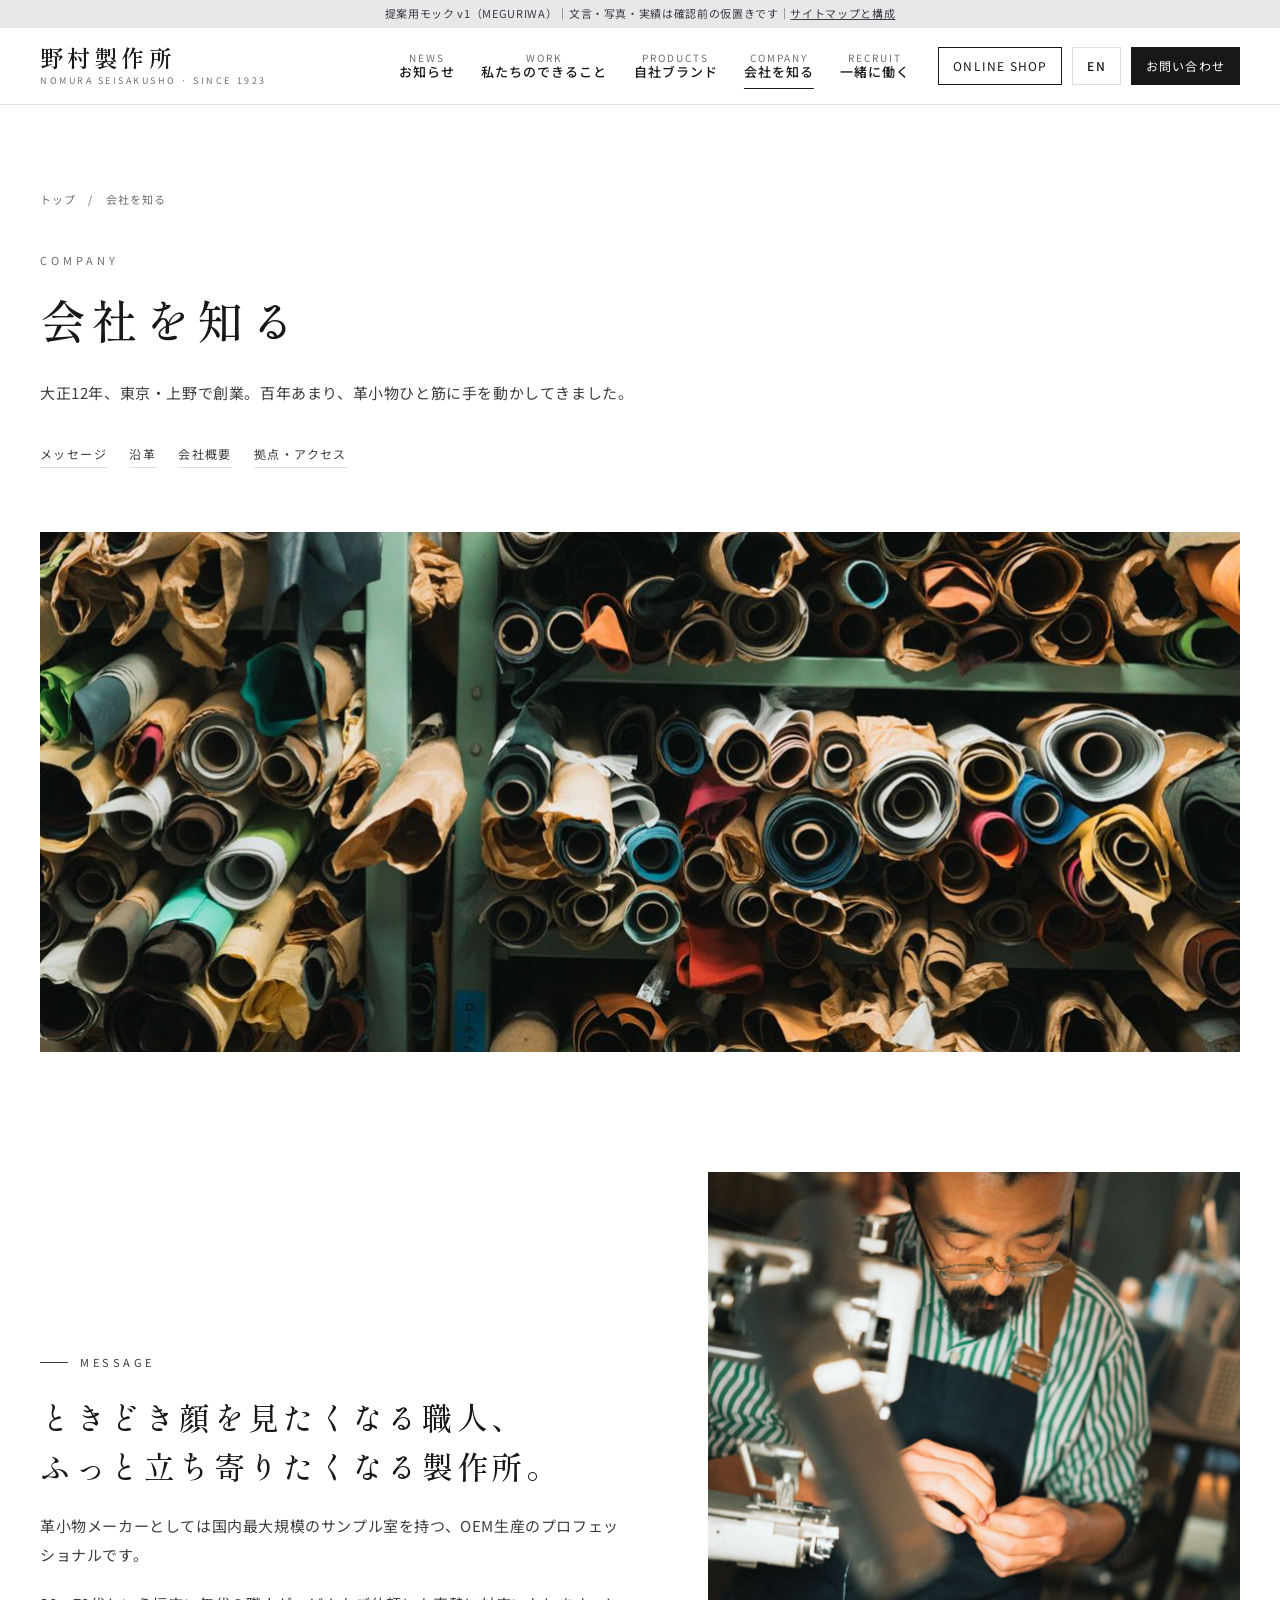
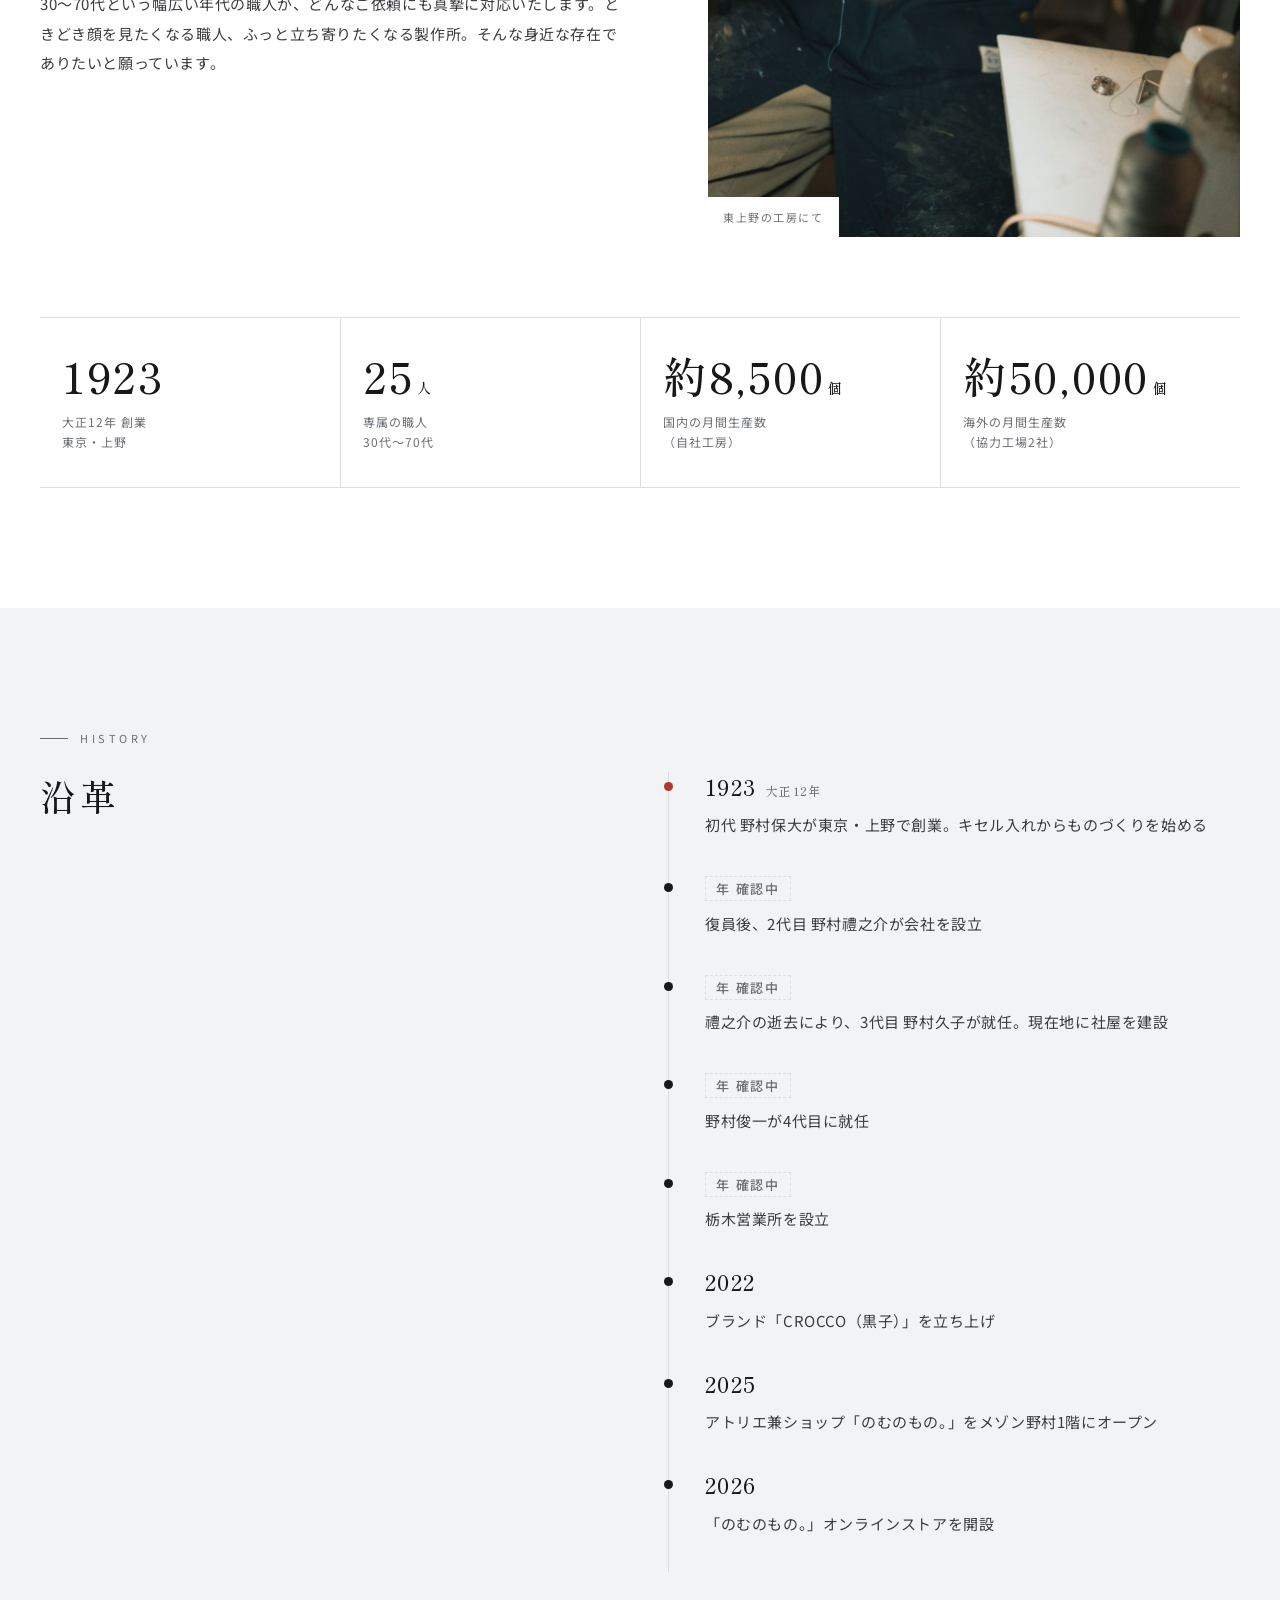
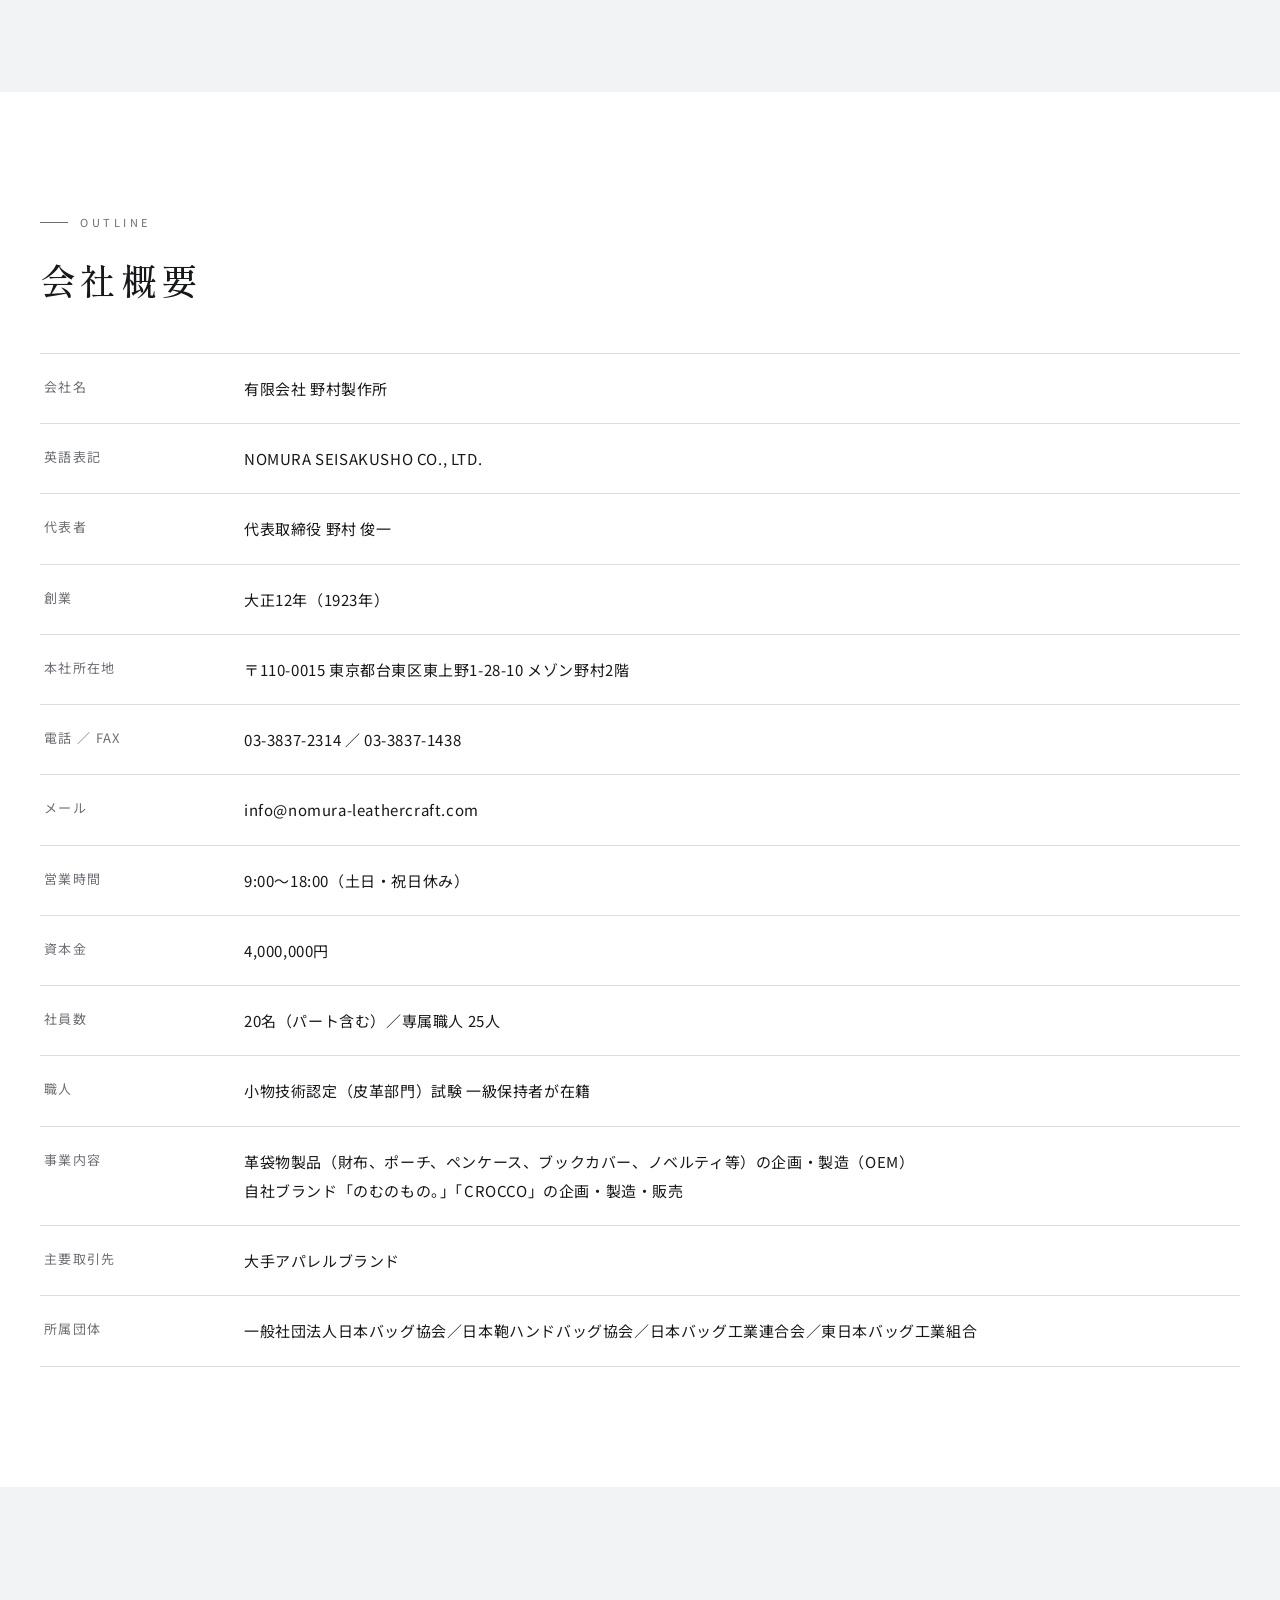
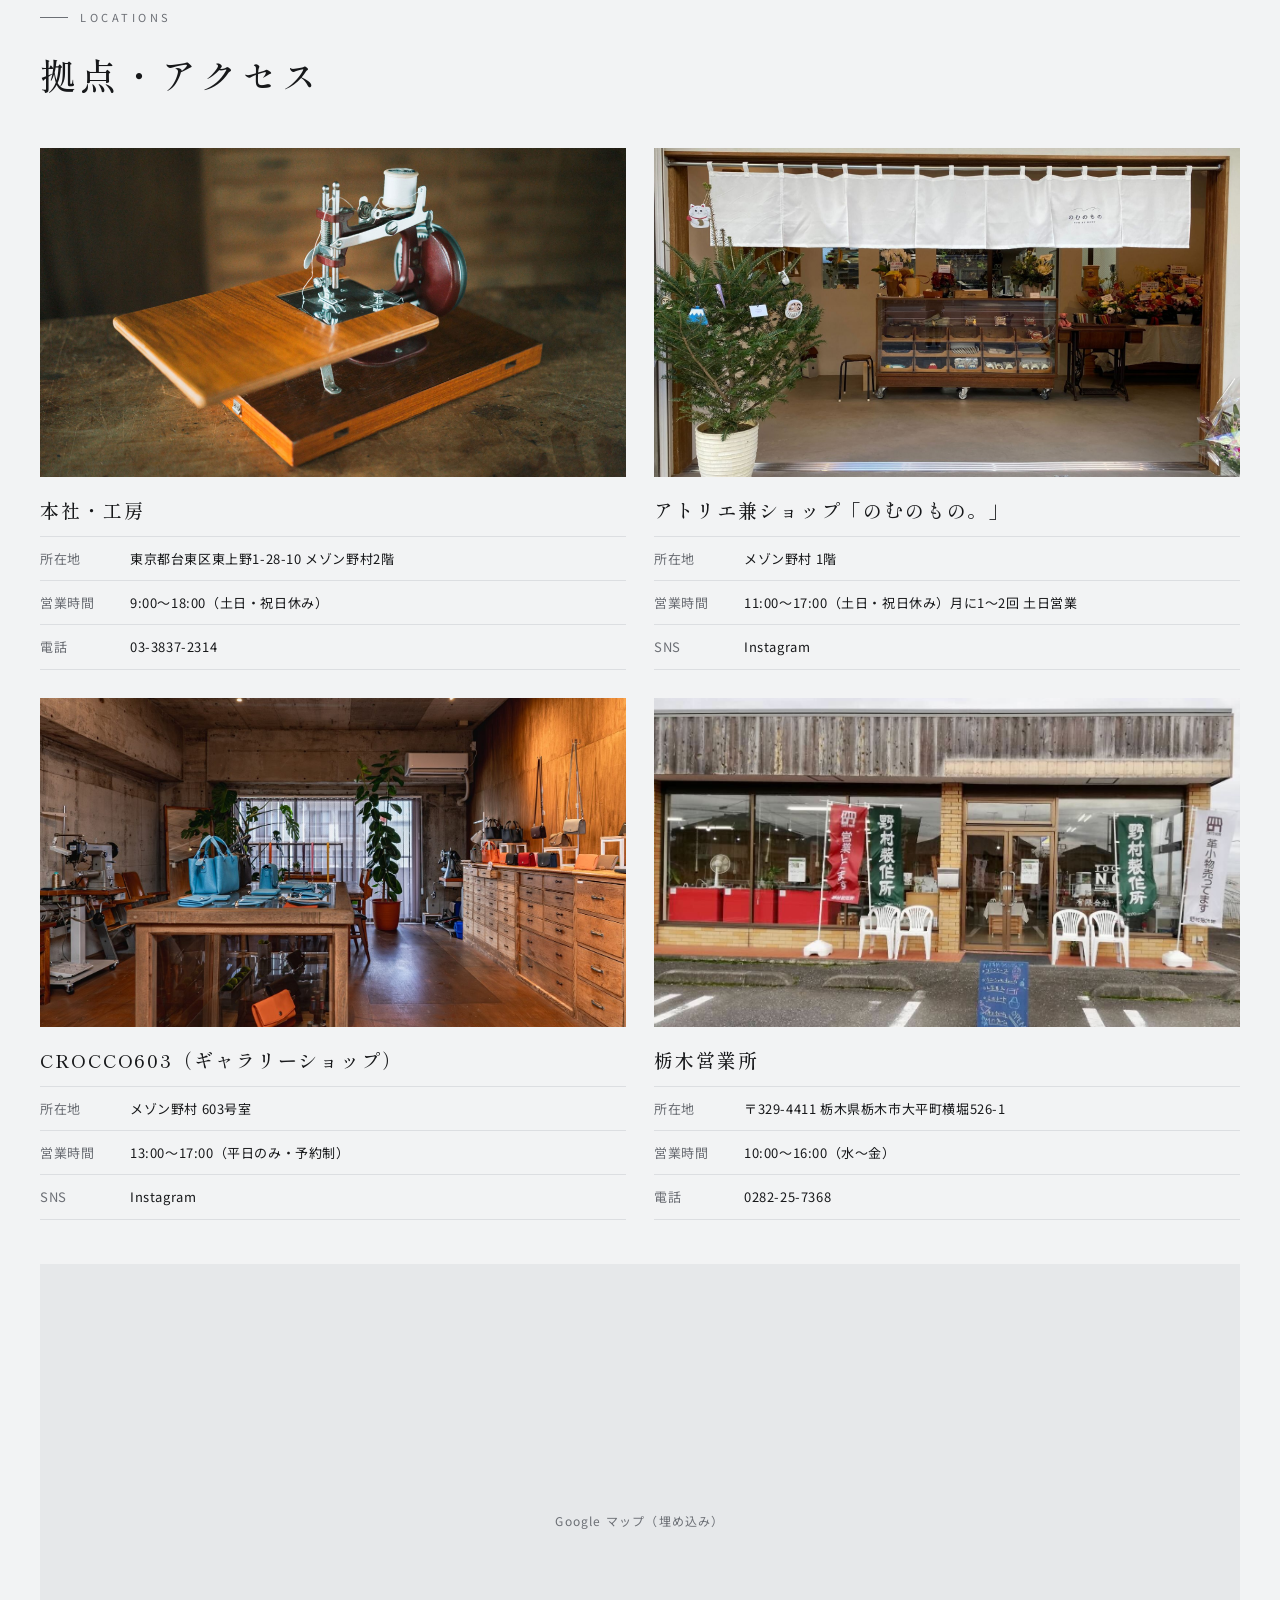
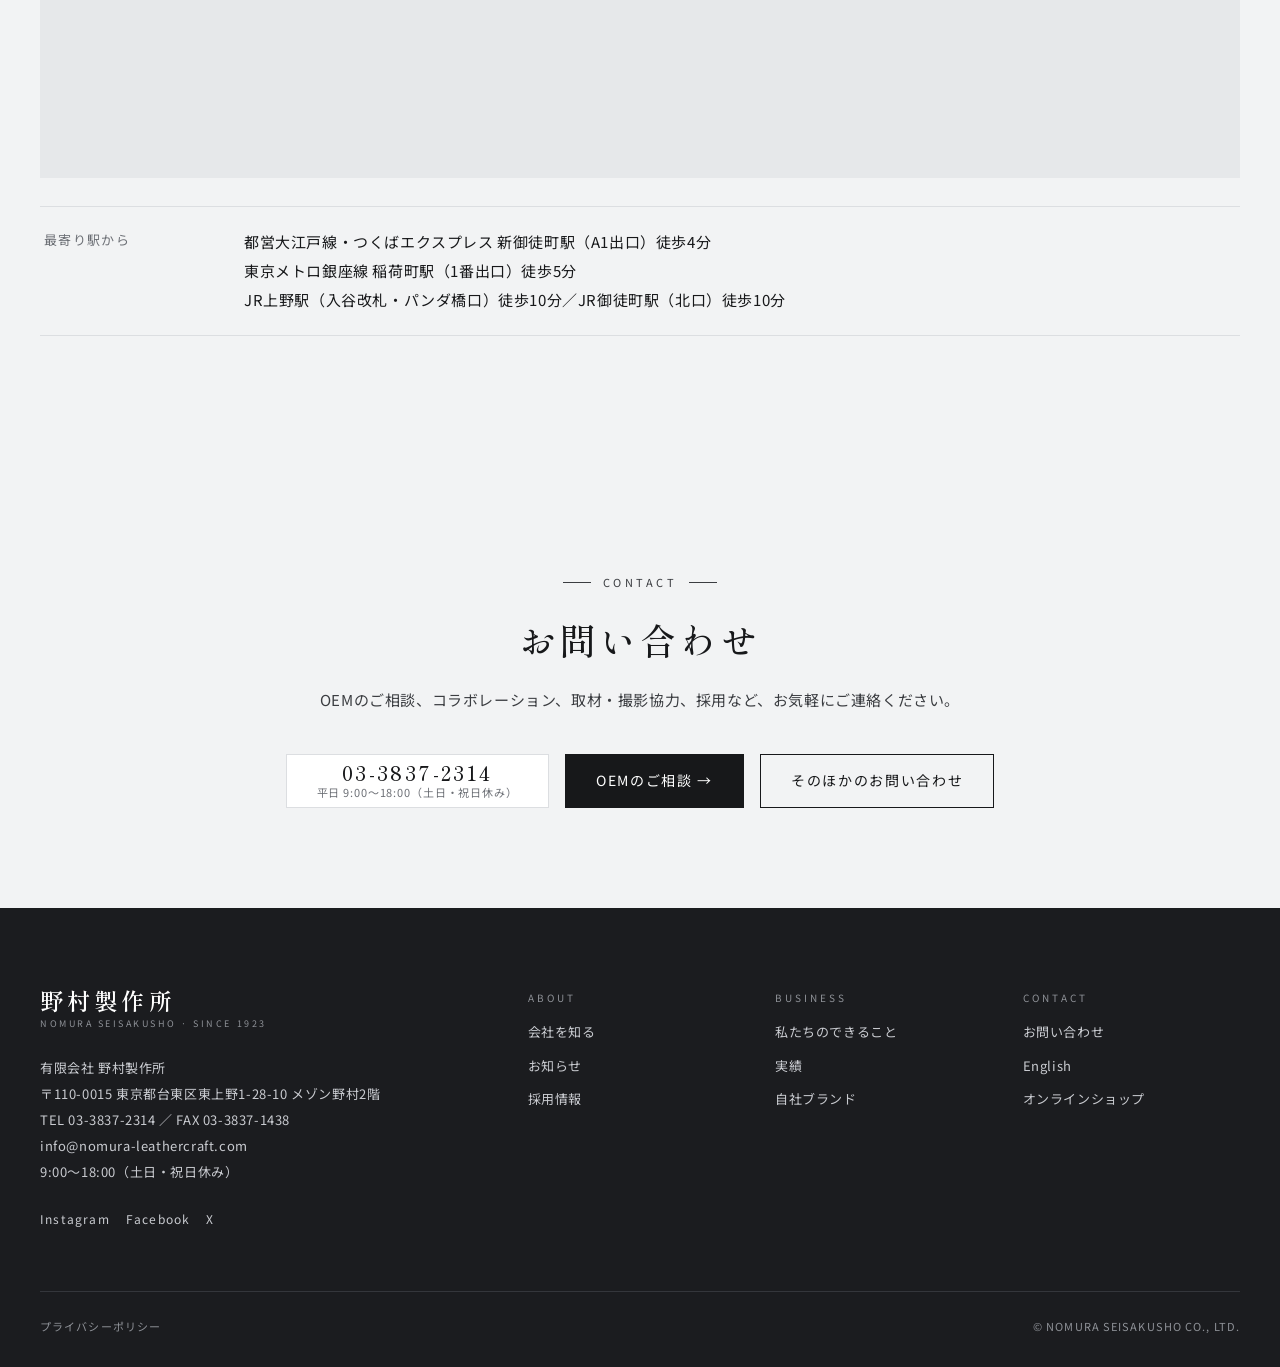
==== commit 34437275: "先方修正（11/04）反映：メール追加・東京上野・30〜70代・沿革追記・ニョロニョロ/小道具協力削除・シェイクツリー・おんな酒場放浪記・ATELIER見出し Co-Authored-By: Clau" ====
--- a/company.html
+++ b/company.html
@@ -16,26 +16,30 @@
 <main>
 <section class="ph-head"><div class="wrap">
 <p class="crumb"><a href="index.html">トップ</a>　/　会社を知る</p>
-<p class="en">COMPANY</p><h1>会社を知る</h1><p class="lead">大正12年、東京・東上野で創業。百年あまり、革小物ひと筋に手を動かしてきました。</p><nav class="toc"><a href="#message">メッセージ</a><a href="#history">沿革</a><a href="#outline">会社概要</a><a href="#bases">拠点・アクセス</a></nav>
+<p class="en">COMPANY</p><h1>会社を知る</h1><p class="lead">大正12年、東京・上野で創業。百年あまり、革小物ひと筋に手を動かしてきました。</p><nav class="toc"><a href="#message">メッセージ</a><a href="#history">沿革</a><a href="#outline">会社概要</a><a href="#bases">拠点・アクセス</a></nav>
 </div><div class="wrap"><div class="ph-vis"><img src="assets/leather_shelf.jpg" alt="" style="object-position:50% 55%"></div></div></section>
 <section class="sec" id="message"><div class="wrap">
 <div class="msg"><div class="msg__tx"><p class="lbl">Message</p>
 <h2 class="h2"><span class="nb">ときどき顔を見たくなる職人、</span><br><span class="nb">ふっと立ち寄りたくなる製作所。</span></h2>
 <p>革小物メーカーとしては国内最大規模のサンプル室を持つ、OEM生産のプロフェッショナルです。</p>
-<p>20〜70代という幅広い年代の職人が、どんなご依頼にも真摯に対応いたします。ときどき顔を見たくなる職人、ふっと立ち寄りたくなる製作所。そんな身近な存在でありたいと願っています。</p>
+<p>30〜70代という幅広い年代の職人が、どんなご依頼にも真摯に対応いたします。ときどき顔を見たくなる職人、ふっと立ち寄りたくなる製作所。そんな身近な存在でありたいと願っています。</p>
 <span class="chk">確認：代表あいさつ（代表者名・写真）を載せるか</span></div>
 <figure class="msg__ph"><img src="assets/craftsman_stitch.jpg" alt="工房の職人"><figcaption>東上野の工房にて</figcaption></figure></div>
 <ul class="num">
-<li><b>1923</b><span>大正12年 創業<br>東京・東上野</span></li>
-<li><b>25<small>人</small></b><span>専属の職人<br>20代〜70代</span></li>
+<li><b>1923</b><span>大正12年 創業<br>東京・上野</span></li>
+<li><b>25<small>人</small></b><span>専属の職人<br>30代〜70代</span></li>
 <li><b>約8,500<small>個</small></b><span>国内の月間生産数<br>（自社工房）</span></li>
 <li><b>約50,000<small>個</small></b><span>海外の月間生産数<br>（協力工場2社）</span></li>
 </ul>
 </div></section>
 <section class="sec sec--gray" id="history"><div class="wrap grid2">
-<div><p class="lbl">History</p><h2 class="h2">沿革</h2><span class="chk">確認：創業以降の出来事と年</span></div>
+<div><p class="lbl">History</p><h2 class="h2">沿革</h2><span class="chk">確認：「年 確認中」の年号は先方から連絡待ち</span></div>
 <ul class="hist">
-<li><b>1923<small>大正12年</small></b><p>東京・東上野で創業。キセル入れからものづくりを始める</p></li>
+<li><b>1923<small>大正12年</small></b><p>初代 野村保大が東京・上野で創業。キセル入れからものづくりを始める</p></li>
+<li><b class="tbd">年 確認中</b><p>復員後、2代目 野村禮之介が会社を設立<span class="chk">確認：禮之介／禮之助の表記を確認</span></p></li>
+<li><b class="tbd">年 確認中</b><p>禮之介の逝去により、3代目 野村久子が就任。現在地に社屋を建設</p></li>
+<li><b class="tbd">年 確認中</b><p>野村俊一が4代目に就任</p></li>
+<li><b class="tbd">年 確認中</b><p>栃木営業所を設立</p></li>
 <li><b>2022</b><p>ブランド「CROCCO（黒子）」を立ち上げ</p></li>
 <li><b>2025</b><p>アトリエ兼ショップ「のむのもの。」をメゾン野村1階にオープン</p></li>
 <li><b>2026</b><p>「のむのもの。」オンラインストアを開設</p></li>
@@ -49,6 +53,7 @@
 <div><dt>創業</dt><dd>大正12年（1923年）</dd></div>
 <div><dt>本社所在地</dt><dd>〒110-0015 東京都台東区東上野1-28-10 メゾン野村2階</dd></div>
 <div><dt>電話 ／ FAX</dt><dd>03-3837-2314 ／ 03-3837-1438</dd></div>
+<div><dt>メール</dt><dd><a href="mailto:info@nomura-leathercraft.com">info@nomura-leathercraft.com</a></dd></div>
 <div><dt>営業時間</dt><dd>9:00〜18:00（土日・祝日休み）</dd></div>
 <div><dt>資本金</dt><dd>4,000,000円</dd></div>
 <div><dt>社員数</dt><dd>20名（パート含む）／専属職人 25人</dd></div>
@@ -77,7 +82,7 @@
 <footer class="ft"><div class="wrap">
 <div class="ft__top"><div>
 <a class="logo" href="index.html"><b>野村製作所</b><small>NOMURA SEISAKUSHO · SINCE 1923</small></a>
-<address>有限会社 野村製作所 <span class="chk">確認：正式社名の表記</span><br>〒110-0015 東京都台東区東上野1-28-10 メゾン野村2階<br>TEL 03-3837-2314 ／ FAX 03-3837-1438<br>9:00〜18:00（土日・祝日休み）</address>
+<address>有限会社 野村製作所 <span class="chk">確認：正式社名の表記</span><br>〒110-0015 東京都台東区東上野1-28-10 メゾン野村2階<br>TEL 03-3837-2314 ／ FAX 03-3837-1438<br><a href="mailto:info@nomura-leathercraft.com">info@nomura-leathercraft.com</a><br>9:00〜18:00（土日・祝日休み）</address>
 <div class="ft__sns"><a href="https://www.instagram.com/nomuraseisakusho_official/" target="_blank" rel="noopener">Instagram</a><a href="https://www.facebook.com/nomuraseisakusho/" target="_blank" rel="noopener">Facebook</a><a href="https://x.com/nomurass_jp" target="_blank" rel="noopener">X</a><span class="chk">確認：Xを続けるか</span></div>
 </div>
 <div class="ft__nav">
--- a/assets/site.css
+++ b/assets/site.css
@@ -134,7 +134,7 @@
 .work-foot{display:flex;justify-content:space-between;align-items:flex-end;gap:30px;flex-wrap:wrap;margin-top:56px}
 .work-foot h4{font-size:12px;letter-spacing:.2em;color:#A9ACB2;font-weight:400}
 /* works */
-.works{display:grid;grid-template-columns:repeat(4,1fr);gap:22px;margin-top:56px}
+.works{display:grid;grid-template-columns:repeat(3,1fr);gap:22px;margin-top:56px}
 .works li .ph{aspect-ratio:1/1}
 .works .cat{font-size:11px;letter-spacing:.24em;color:var(--mute);margin-top:16px}
 .works h3{font:500 18px/1.6 var(--serif);letter-spacing:.08em;margin-top:2px}
@@ -150,6 +150,8 @@
 .prod__ph{display:grid;grid-template-columns:1.4fr 1fr;gap:14px}
 .prod__ph img{width:100%;height:100%;object-fit:cover;aspect-ratio:3/4}
 .prod__ph img:first-child{aspect-ratio:auto}
+.prod--rev{margin-top:120px}
+.prod--rev .prod__ph{order:2}
 .prod__logo{width:170px;margin-bottom:28px}
 .prod h3{font:500 clamp(24px,2.6vw,32px)/1.6 var(--serif);letter-spacing:.14em}
 .prod p{color:var(--ink2);margin-top:18px}
@@ -159,6 +161,7 @@
 .sub-brand p{font-size:13px;color:var(--ink2)}
 /* shops */
 .shops{display:grid;grid-template-columns:repeat(3,1fr);gap:18px;margin-top:40px}
+.shops--2{grid-template-columns:1fr 1fr}
 .shop{display:flex;flex-direction:column;border:1px solid var(--line);padding:30px 28px;min-height:250px;transition:.2s;background:#fff}
 .shop:hover{border-color:var(--ink)}
 .shop__lg{height:54px;width:auto;object-fit:contain;object-position:left center}
@@ -166,6 +169,20 @@
 .shop__tx small{display:block;font:400 10px/1 var(--sans);letter-spacing:.3em;color:var(--mute);margin-top:8px}
 .shop p{font-size:13px;color:var(--ink2);margin-top:18px;flex:1}
 .shop span{font-size:12px;letter-spacing:.06em;margin-top:18px;border-top:1px solid var(--line);padding-top:14px}
+.brands2{display:grid;grid-template-columns:1fr 1fr;gap:22px;margin-top:72px}
+.brand2{display:grid;grid-template-columns:1fr 1fr;border:1px solid var(--line);background:#fff;transition:.2s}
+.brand2:hover{border-color:var(--ink)}
+.brand2 figure{overflow:hidden;aspect-ratio:1/1}
+.brand2 figure img{width:100%;height:100%;object-fit:cover;transition:.6s}
+.brand2:hover figure img{transform:scale(1.03)}
+.brand2__b{padding:28px 26px;display:flex;flex-direction:column}
+.brand2__lg{height:44px;width:auto;object-fit:contain;object-position:left center}
+.brand2__tx{font:600 20px/1.2 var(--serif);letter-spacing:.16em;height:44px}
+.brand2__tx small{display:block;font:400 10px/1 var(--sans);letter-spacing:.3em;color:var(--mute);margin-top:8px}
+.brand2 p{font-size:13px;color:var(--ink2);margin-top:16px;flex:1}
+.brand2 .more{align-self:flex-start;margin-top:16px;padding:8px 0;font-size:12px}
+.shop figure{aspect-ratio:3/2;overflow:hidden;margin:-30px -28px 24px;background:#fff}
+.shop figure img{width:100%;height:100%;object-fit:cover}
 /* atelier */
 .split{display:grid;grid-template-columns:1.15fr 1fr;min-height:560px}
 .split__ph img{width:100%;height:100%;object-fit:cover}
@@ -267,6 +284,7 @@
 .hist b{font:500 22px/1.3 var(--serif);letter-spacing:.06em}
 .hist b small{font-size:12px;color:var(--mute);margin-left:10px;letter-spacing:.1em}
 .hist p{color:var(--ink2);margin-top:6px}
+.hist b.tbd{font:500 13px/1.6 var(--sans);letter-spacing:.14em;color:var(--mute);border:1px dashed var(--line);padding:2px 10px}
 .bases{display:grid;grid-template-columns:repeat(2,1fr);gap:28px;margin-top:44px}
 .base .ph{aspect-ratio:16/9}
 .base h3{font:500 19px/1.6 var(--serif);letter-spacing:.1em;margin-top:18px}
@@ -342,6 +360,8 @@
   .hero__vert{display:none}
   .hero__btns .btn{min-height:50px;padding:0 20px;font-size:13px}
   .msg,.prod,.grid2{grid-template-columns:1fr;gap:44px}
+  .prod--rev{margin-top:80px}
+  .prod--rev .prod__ph{order:0}
   .num{grid-template-columns:1fr 1fr;margin-top:56px}
   .num li:nth-child(3){border-left:0}
   .num li:nth-child(n+3){border-top:1px solid var(--line)}
@@ -372,7 +392,8 @@
   .ph-head{padding-top:44px}.crumb{margin-bottom:26px}
   .ph-vis{margin-top:40px;height:64vw}
   .tbl div{grid-template-columns:1fr;gap:4px;padding:16px 2px}
-  .duo,.duo3,.bases,.jobs,.train,.shops{grid-template-columns:1fr}
+  .duo,.duo3,.bases,.jobs,.train,.shops,.brands2{grid-template-columns:1fr}
+  .brands2{margin-top:48px}
   .shop{min-height:0}
   .train li{border-left:0;border-top:1px solid var(--line)}.train li:first-child{border-top:0}
   .flow li{grid-template-columns:1fr;gap:14px;padding:28px 0}
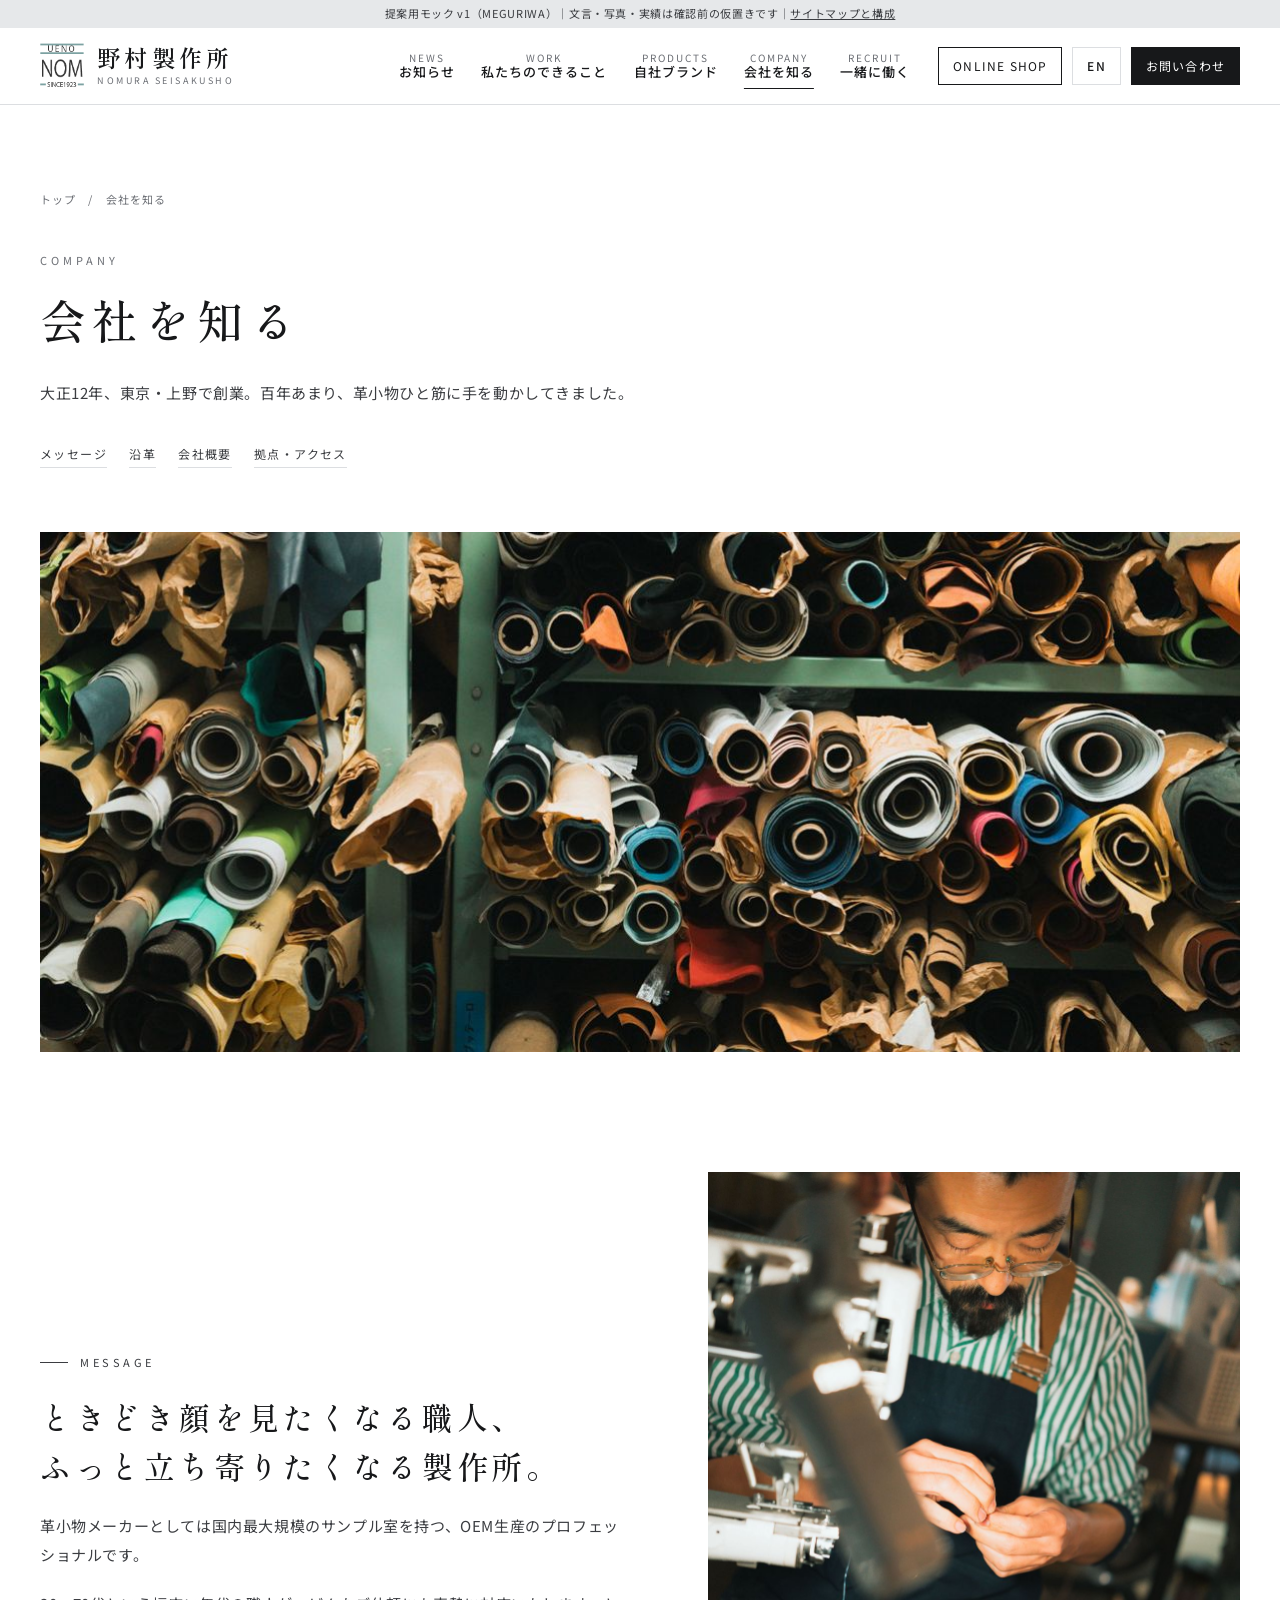
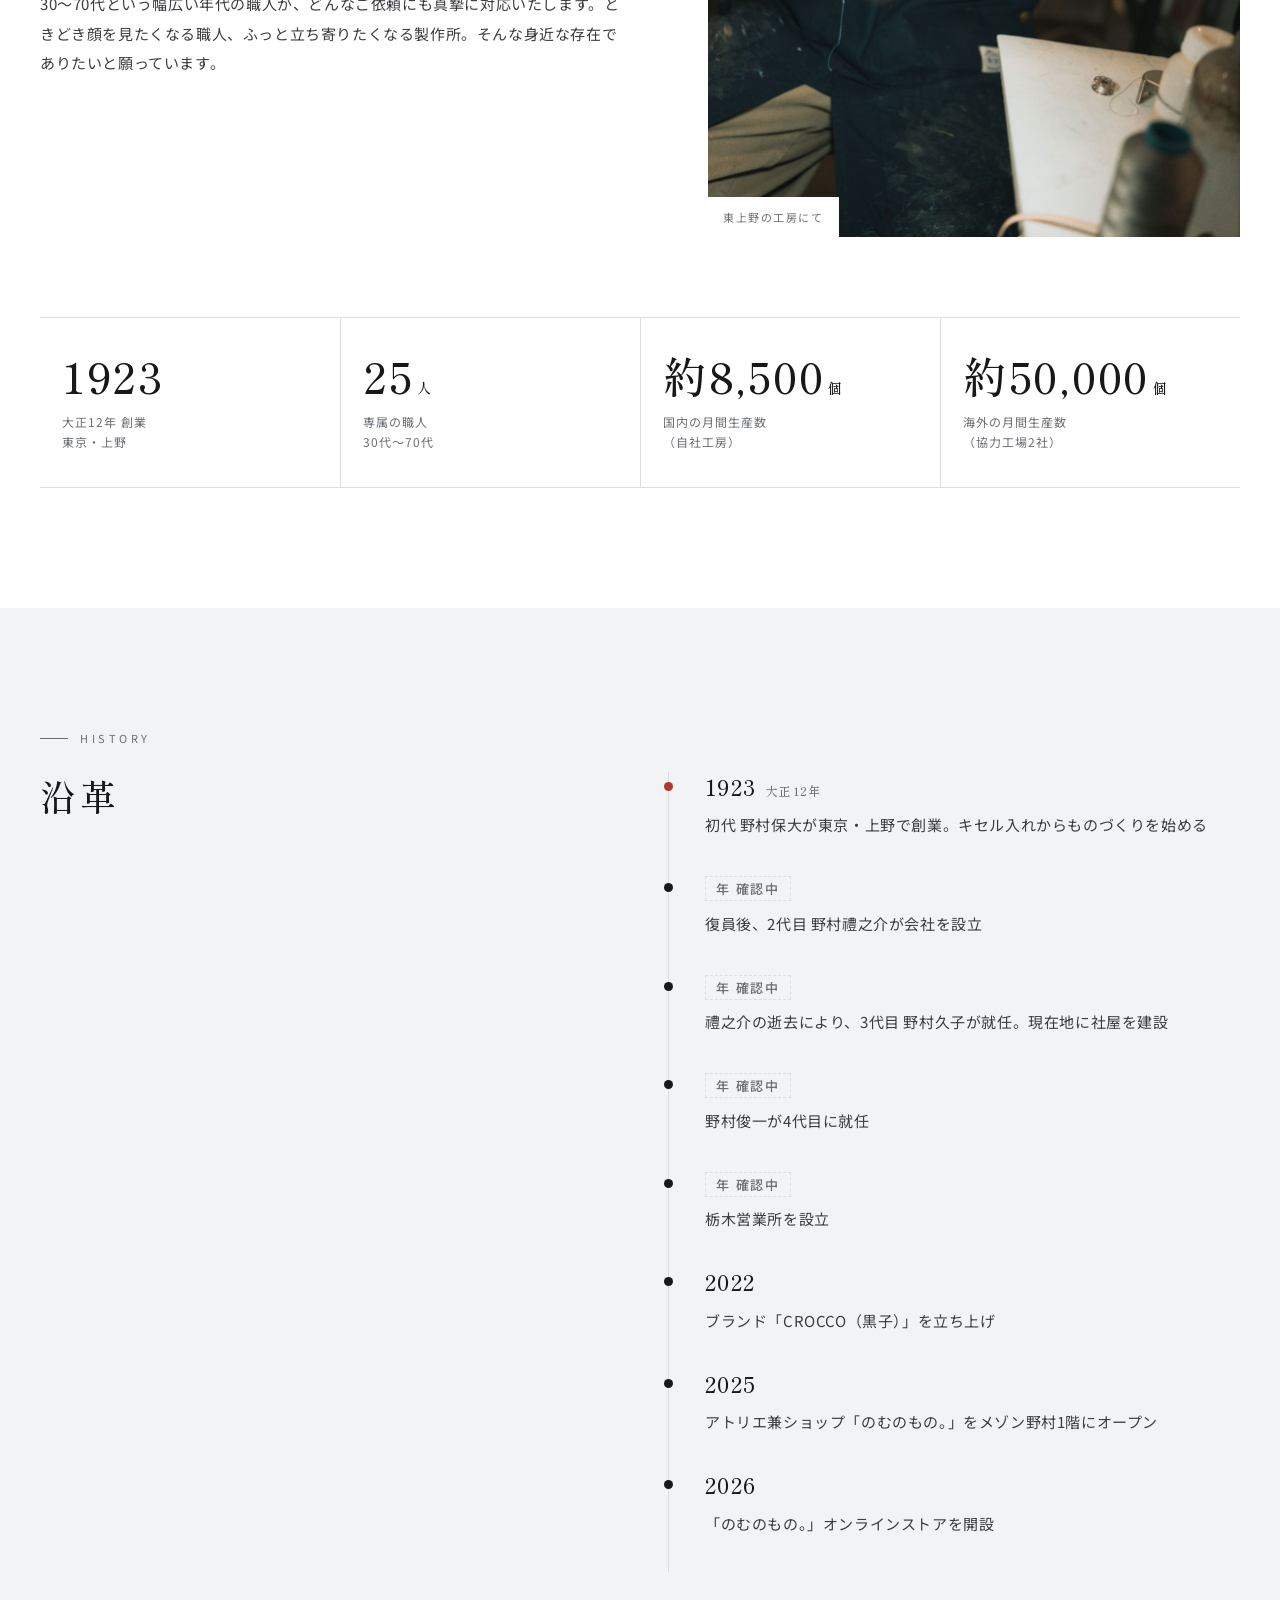
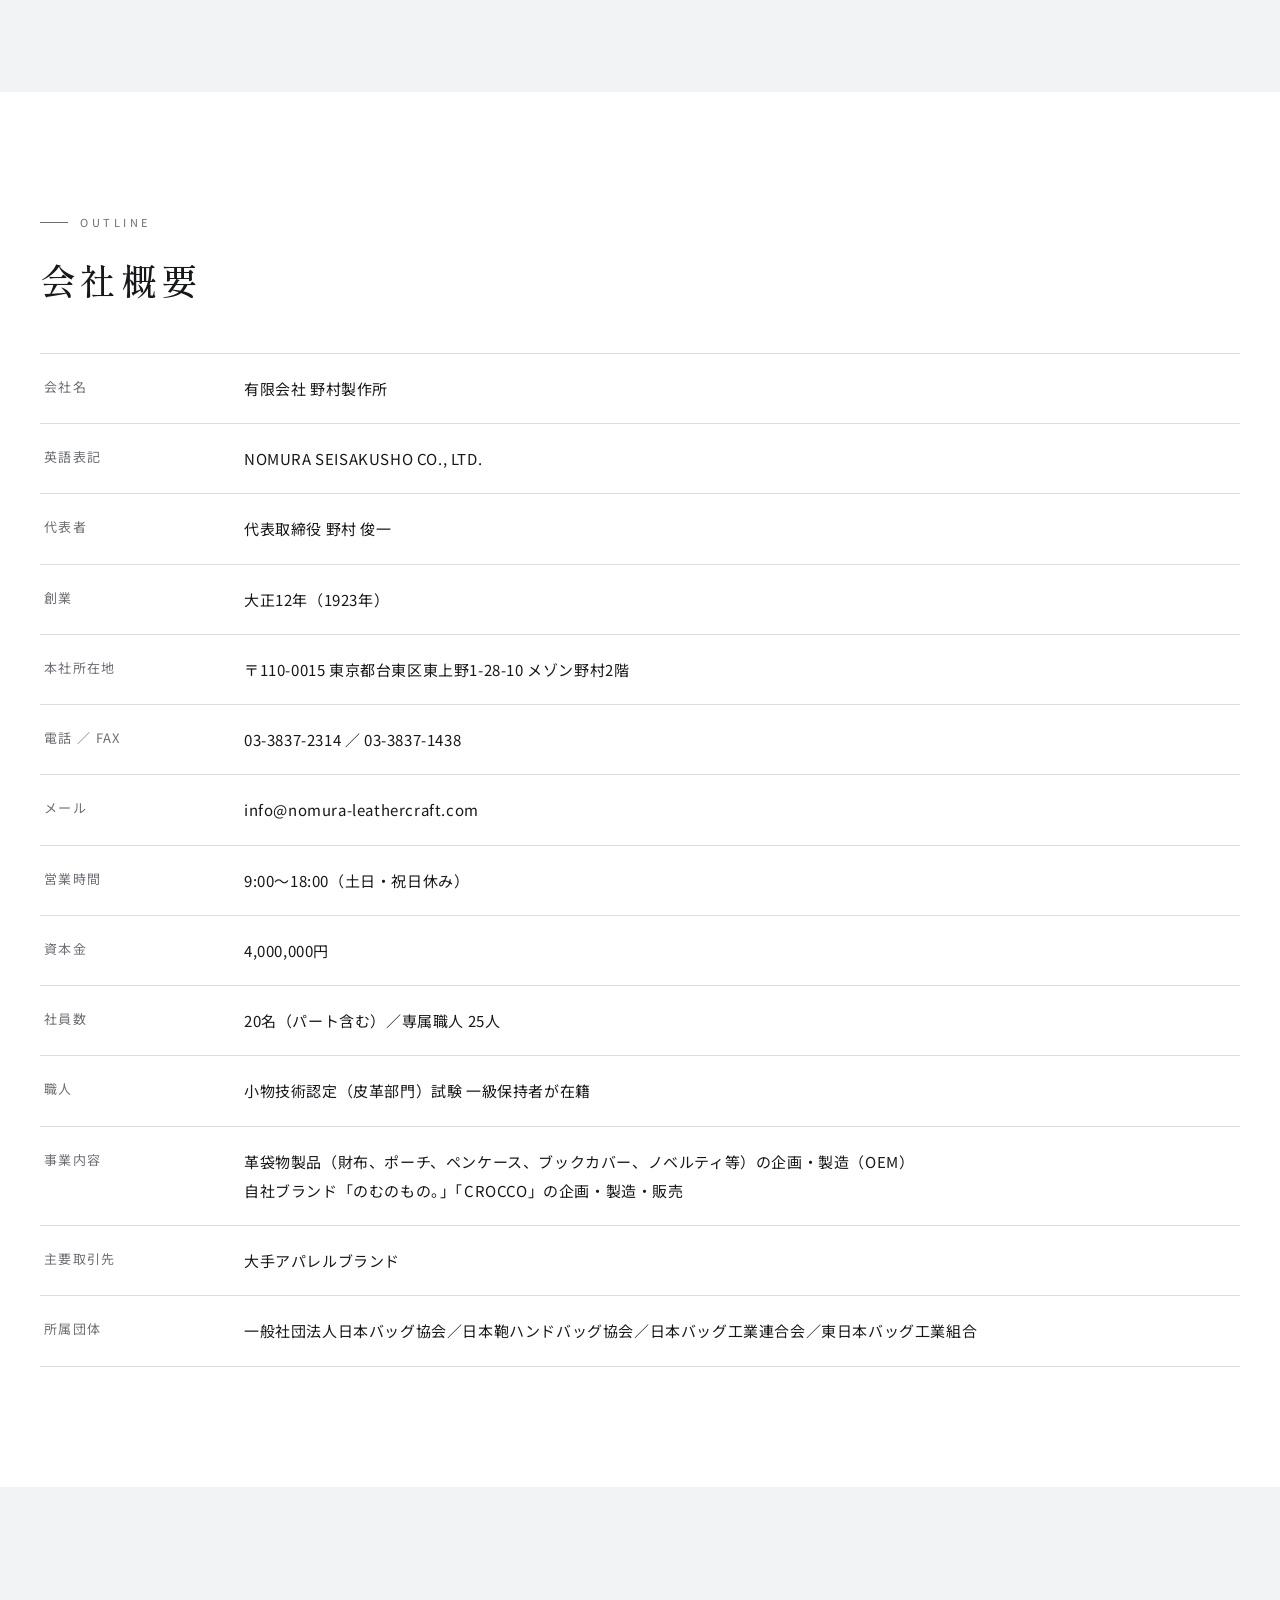
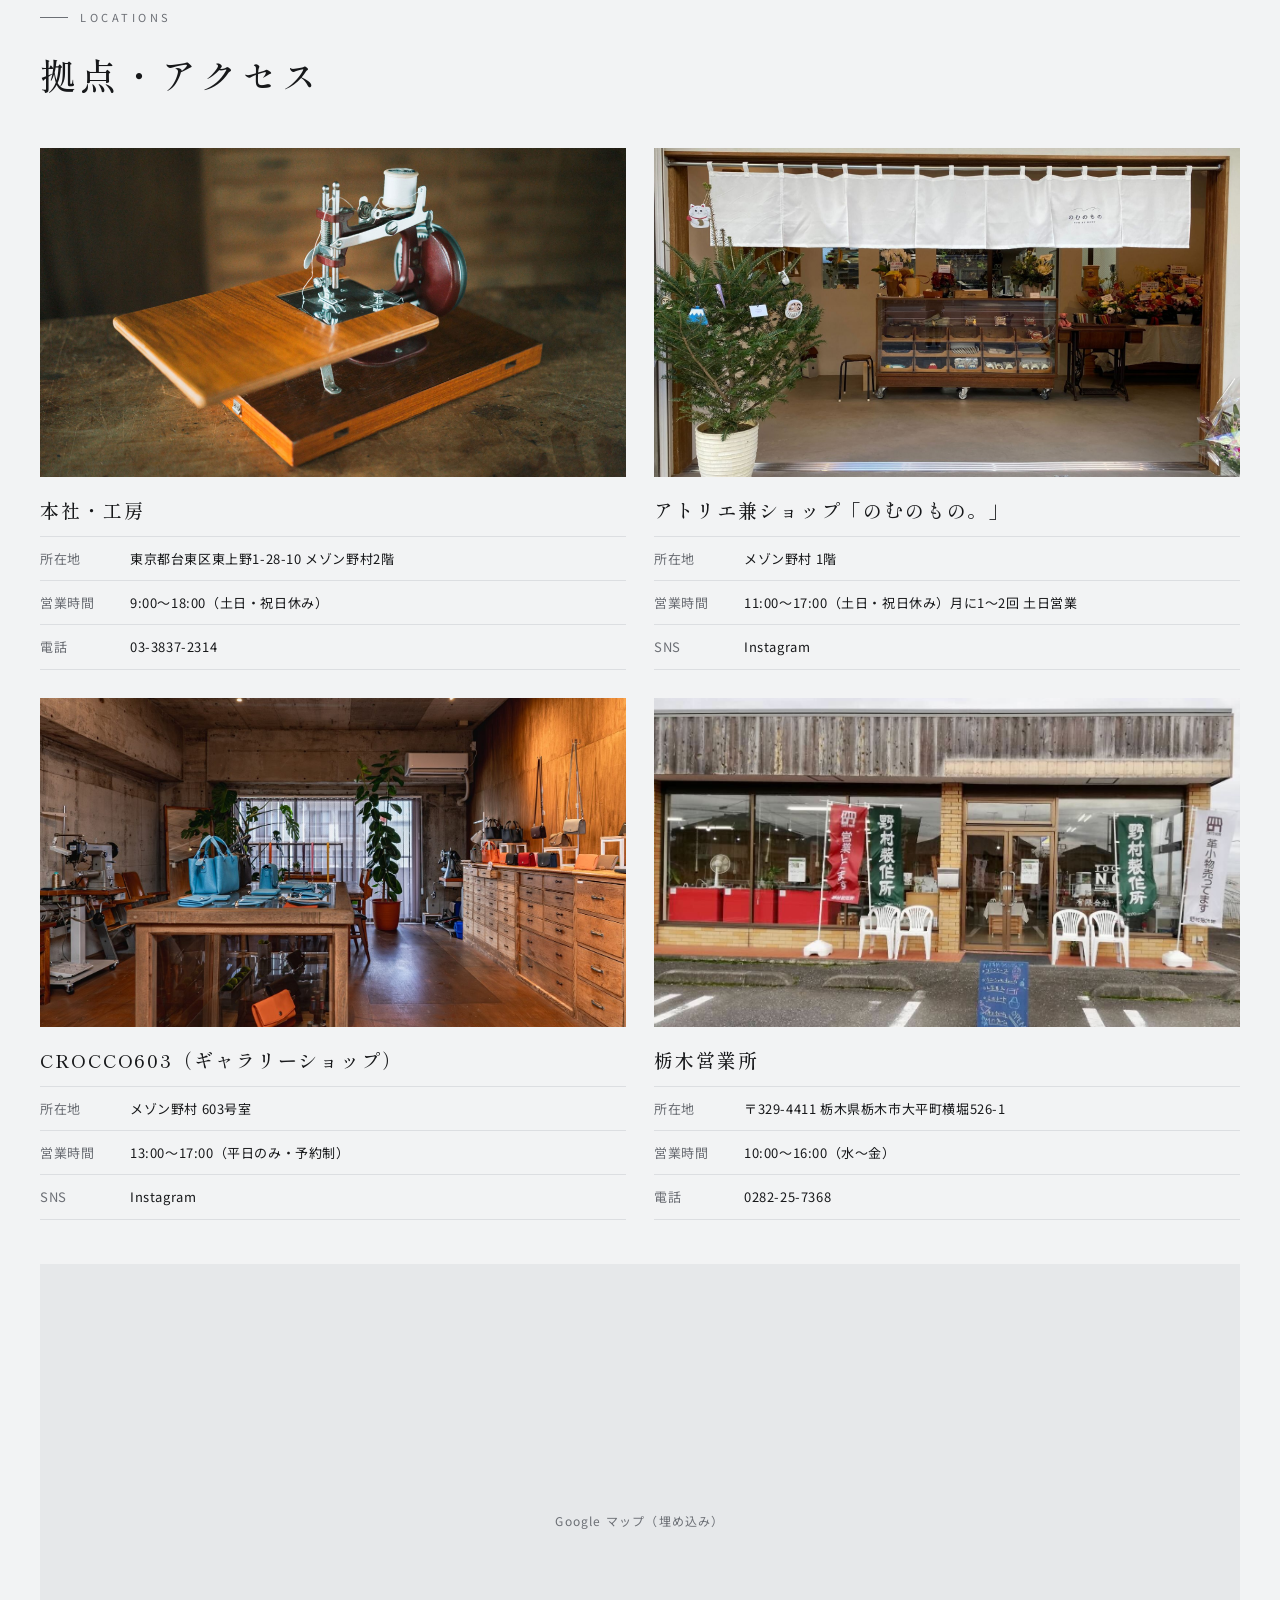
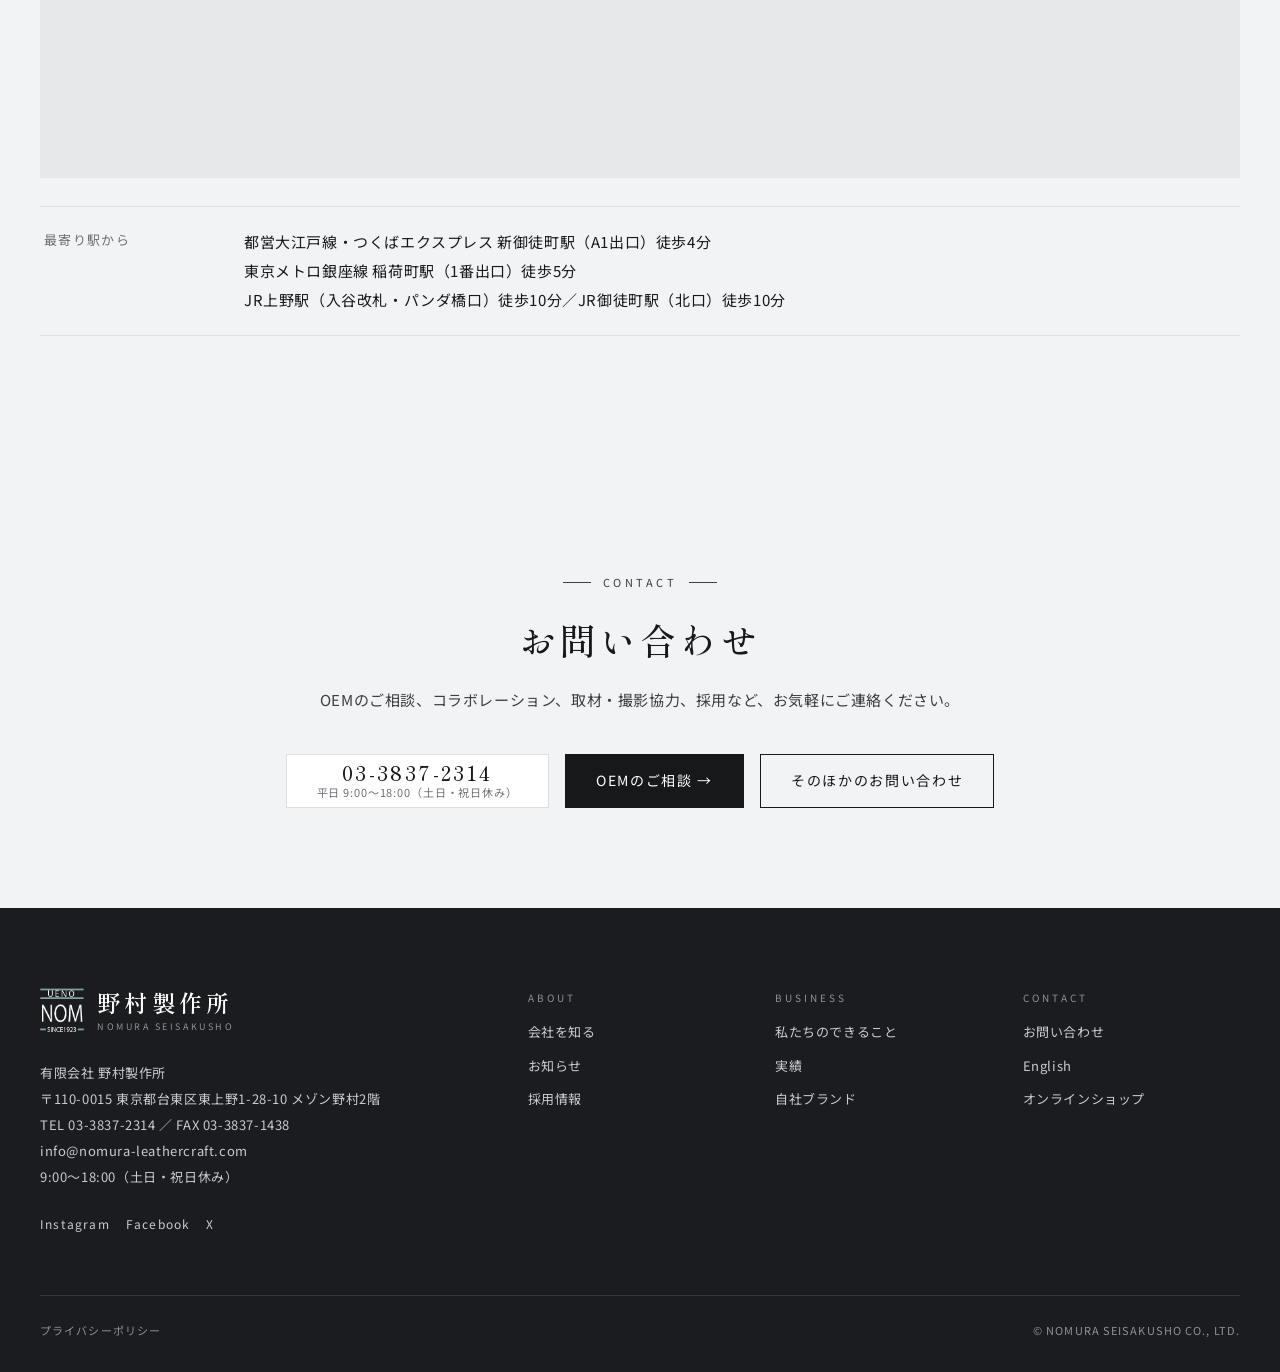
==== commit 5fd45072: "先方修正#1：ロゴを現行サイトの会社マーク（UENO NOM SINCE1923）に差し替え（ヘッダー・フッター白抜き） Co-Authored-By: Claude Opus 5.5 <norepl" ====
--- a/company.html
+++ b/company.html
@@ -7,7 +7,7 @@
 </head><body>
 <div class="mockbar">提案用モック v1（MEGURIWA）｜文言・写真・実績は確認前の仮置きです｜<a href="sitemap.html" style="text-decoration:underline">サイトマップと構成</a></div>
 <header class="hd"><div class="wrap hd__in">
-<a class="logo" href="index.html" aria-label="野村製作所 トップへ"><b>野村製作所</b><small>NOMURA SEISAKUSHO · SINCE 1923</small></a>
+<a class="logo" href="index.html" aria-label="野村製作所 トップへ"><img class="logo__mk" src="assets/logo_mark.png" alt="" width="44" height="46"><span class="logo__tx"><b>野村製作所</b><small>NOMURA SEISAKUSHO</small></span></a>
 <nav class="gnav" aria-label="メイン"><a href="news.html"><span>NEWS</span><b>お知らせ</b></a><a href="work.html"><span>WORK</span><b>私たちのできること</b></a><a href="products.html"><span>PRODUCTS</span><b>自社ブランド</b></a><a href="company.html" class="is-cur"><span>COMPANY</span><b>会社を知る</b></a><a href="recruit.html"><span>RECRUIT</span><b>一緒に働く</b></a></nav>
 <div class="hd__act"><a class="btn-shop" href="products.html#shops">ONLINE SHOP</a><a class="btn-en" href="en.html" lang="en">EN</a><a class="btn-ct" href="contact.html">お問い合わせ</a></div>
 <button class="menu" aria-label="メニュー"><i></i><i></i><i></i></button>
@@ -81,7 +81,7 @@
 </main>
 <footer class="ft"><div class="wrap">
 <div class="ft__top"><div>
-<a class="logo" href="index.html"><b>野村製作所</b><small>NOMURA SEISAKUSHO · SINCE 1923</small></a>
+<a class="logo" href="index.html"><img class="logo__mk" src="assets/logo_mark_wh.png" alt="" width="44" height="46"><span class="logo__tx"><b>野村製作所</b><small>NOMURA SEISAKUSHO</small></span></a>
 <address>有限会社 野村製作所 <span class="chk">確認：正式社名の表記</span><br>〒110-0015 東京都台東区東上野1-28-10 メゾン野村2階<br>TEL 03-3837-2314 ／ FAX 03-3837-1438<br><a href="mailto:info@nomura-leathercraft.com">info@nomura-leathercraft.com</a><br>9:00〜18:00（土日・祝日休み）</address>
 <div class="ft__sns"><a href="https://www.instagram.com/nomuraseisakusho_official/" target="_blank" rel="noopener">Instagram</a><a href="https://www.facebook.com/nomuraseisakusho/" target="_blank" rel="noopener">Facebook</a><a href="https://x.com/nomurass_jp" target="_blank" rel="noopener">X</a><span class="chk">確認：Xを続けるか</span></div>
 </div>
--- a/assets/site.css
+++ b/assets/site.css
@@ -24,7 +24,9 @@
 /* ---- header ---- */
 .hd{position:sticky;top:0;z-index:50;background:rgba(255,255,255,.97);border-bottom:1px solid var(--line);backdrop-filter:blur(6px)}
 .hd__in{height:var(--hd);display:flex;align-items:center;gap:28px}
-.logo{display:flex;flex-direction:column;line-height:1.1;flex:0 0 auto}
+.logo{display:flex;align-items:center;gap:13px;line-height:1.1;flex:0 0 auto}
+.logo__mk{display:block;width:auto;height:46px}
+.logo__tx{display:flex;flex-direction:column}
 .logo b{font:600 23px/1.1 var(--serif);letter-spacing:.18em}
 .logo small{font-size:9px;letter-spacing:.28em;color:var(--mute);margin-top:6px}
 .gnav{display:flex;gap:26px;margin-left:auto}
@@ -345,7 +347,7 @@
   body{font-size:14px}
   .gnav,.hd__act{display:none}
   .menu{display:block}
-  .logo b{font-size:19px}.logo small{font-size:8px}
+  .logo b{font-size:19px}.logo small{font-size:8px}.logo__mk{height:38px}.logo{gap:10px}
   .spnav{display:block;position:fixed;inset:var(--hd) 0 0 0;background:#fff;z-index:49;padding:24px var(--g) 40px;overflow:auto;opacity:0;pointer-events:none;transition:.3s}
   body.menu-open .spnav{opacity:1;pointer-events:auto}
   .spnav a{display:flex;justify-content:space-between;align-items:baseline;padding:18px 0;border-bottom:1px solid var(--line);font:500 17px/1.4 var(--serif);letter-spacing:.1em}
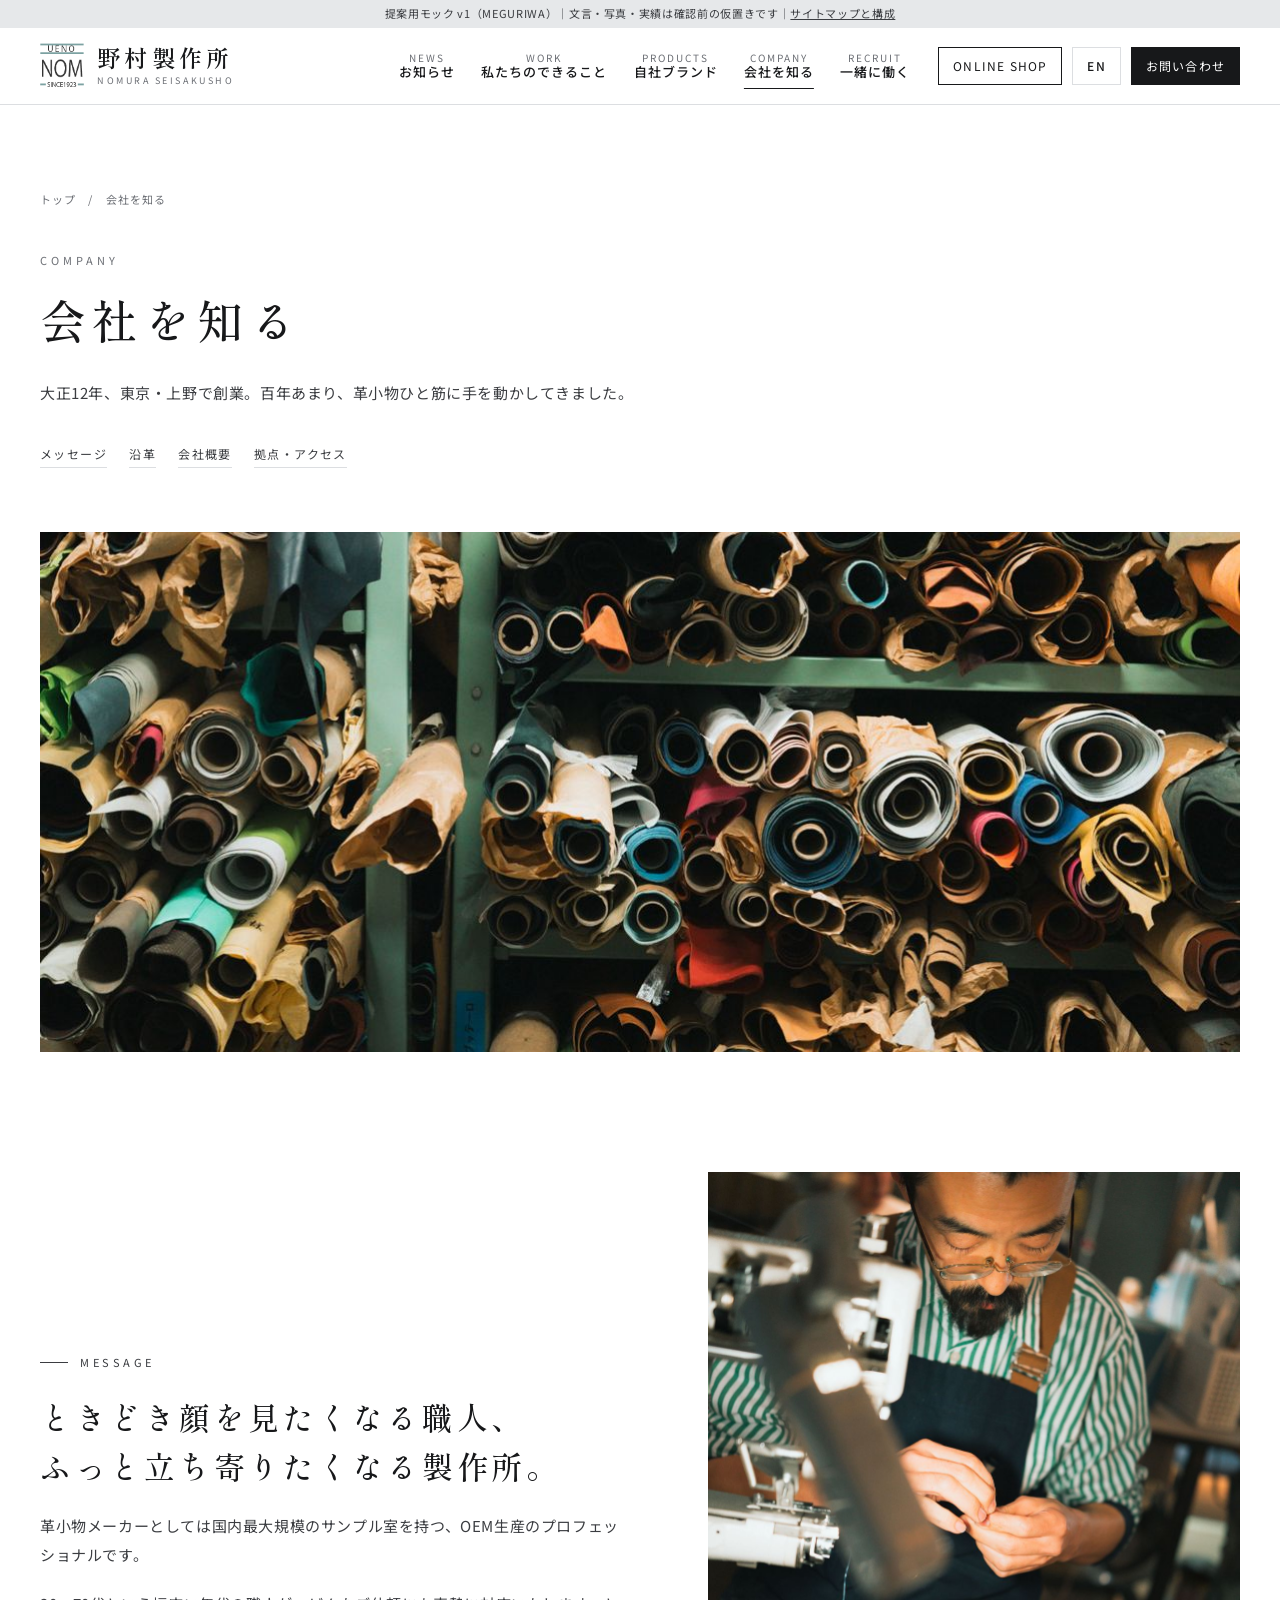
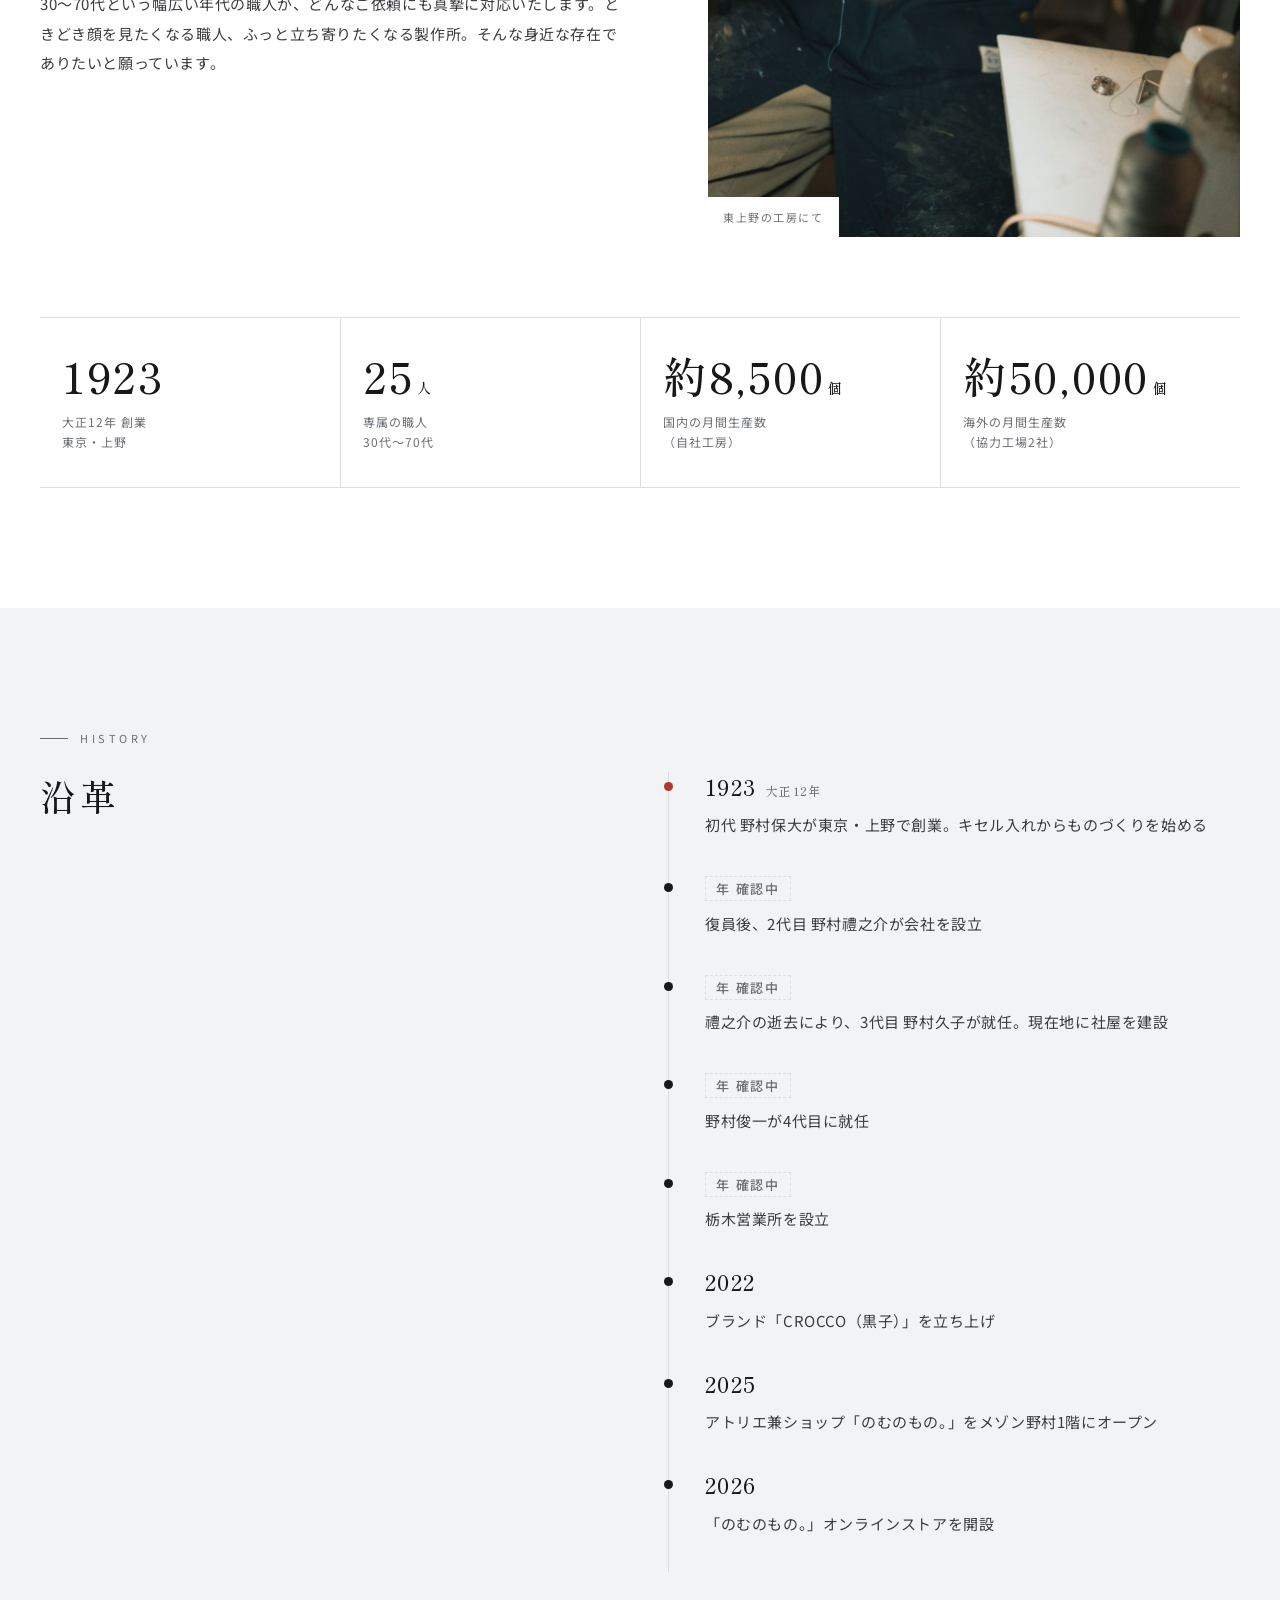
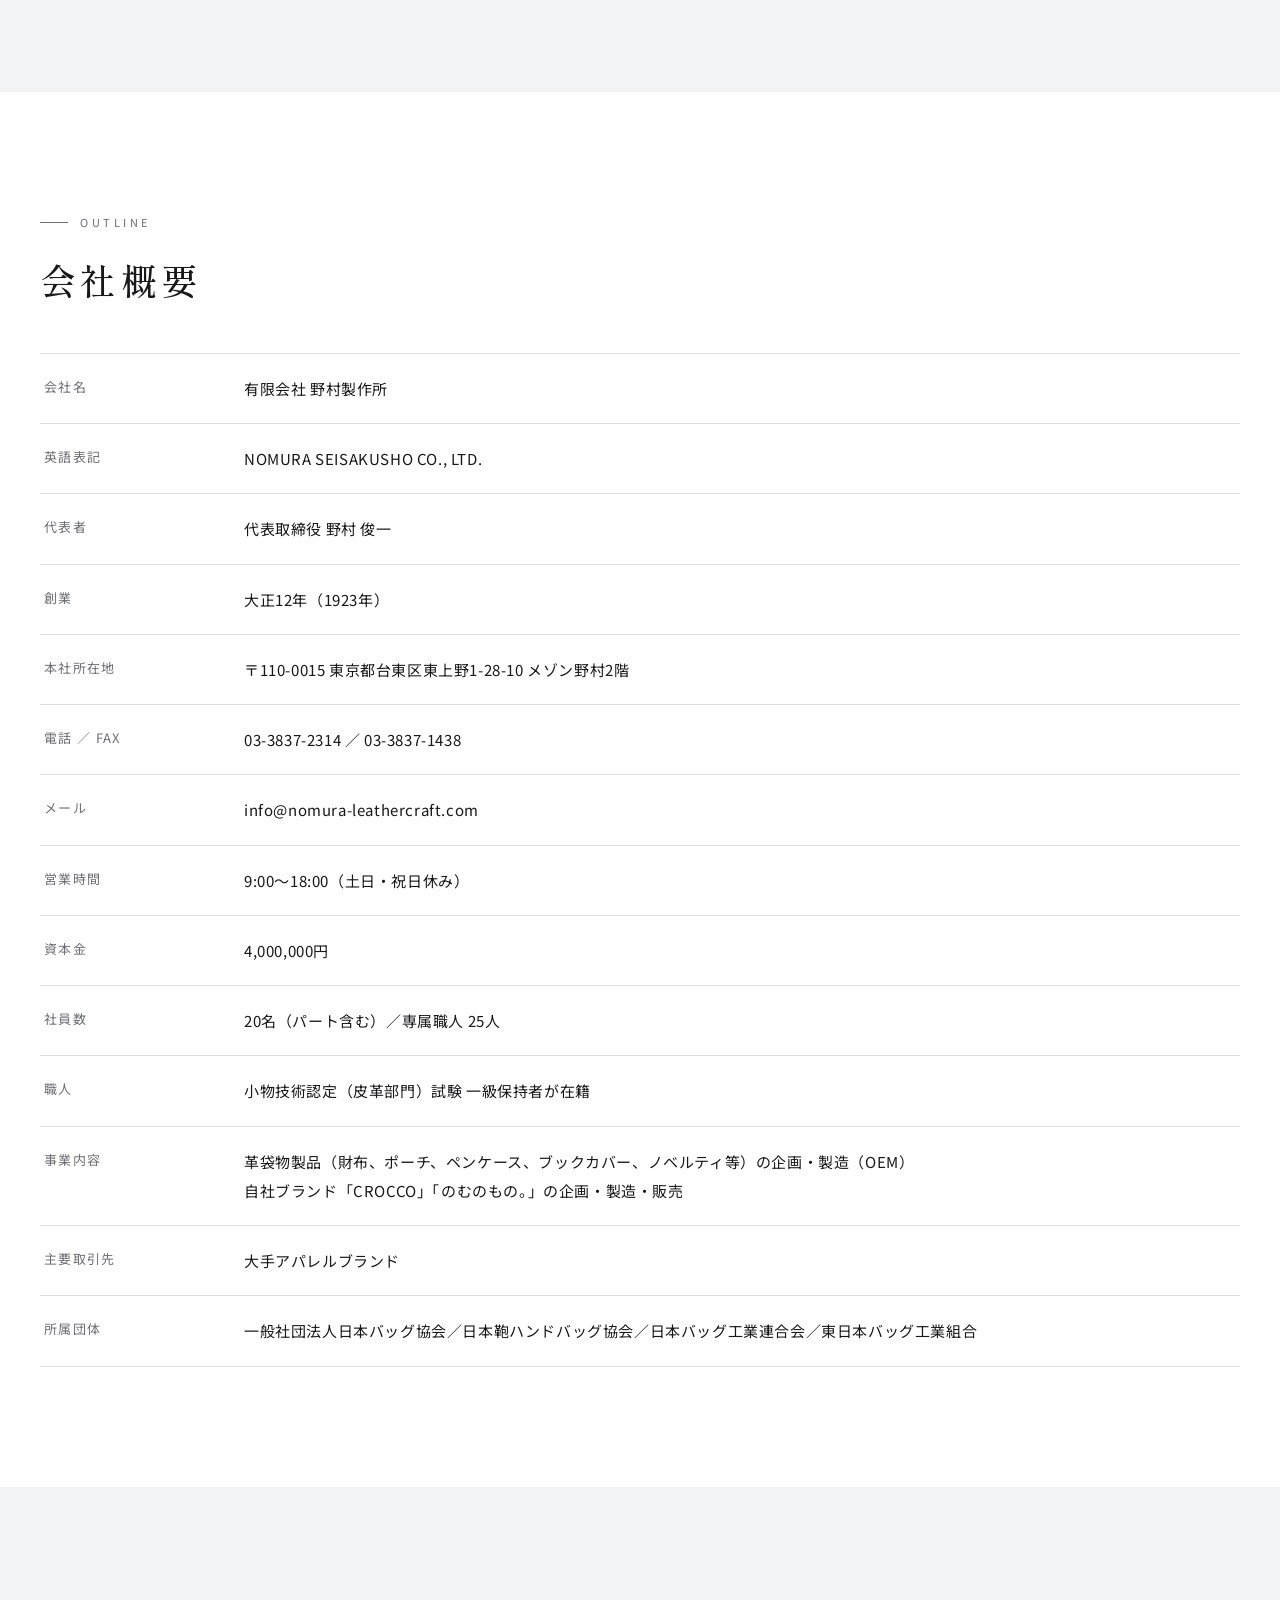
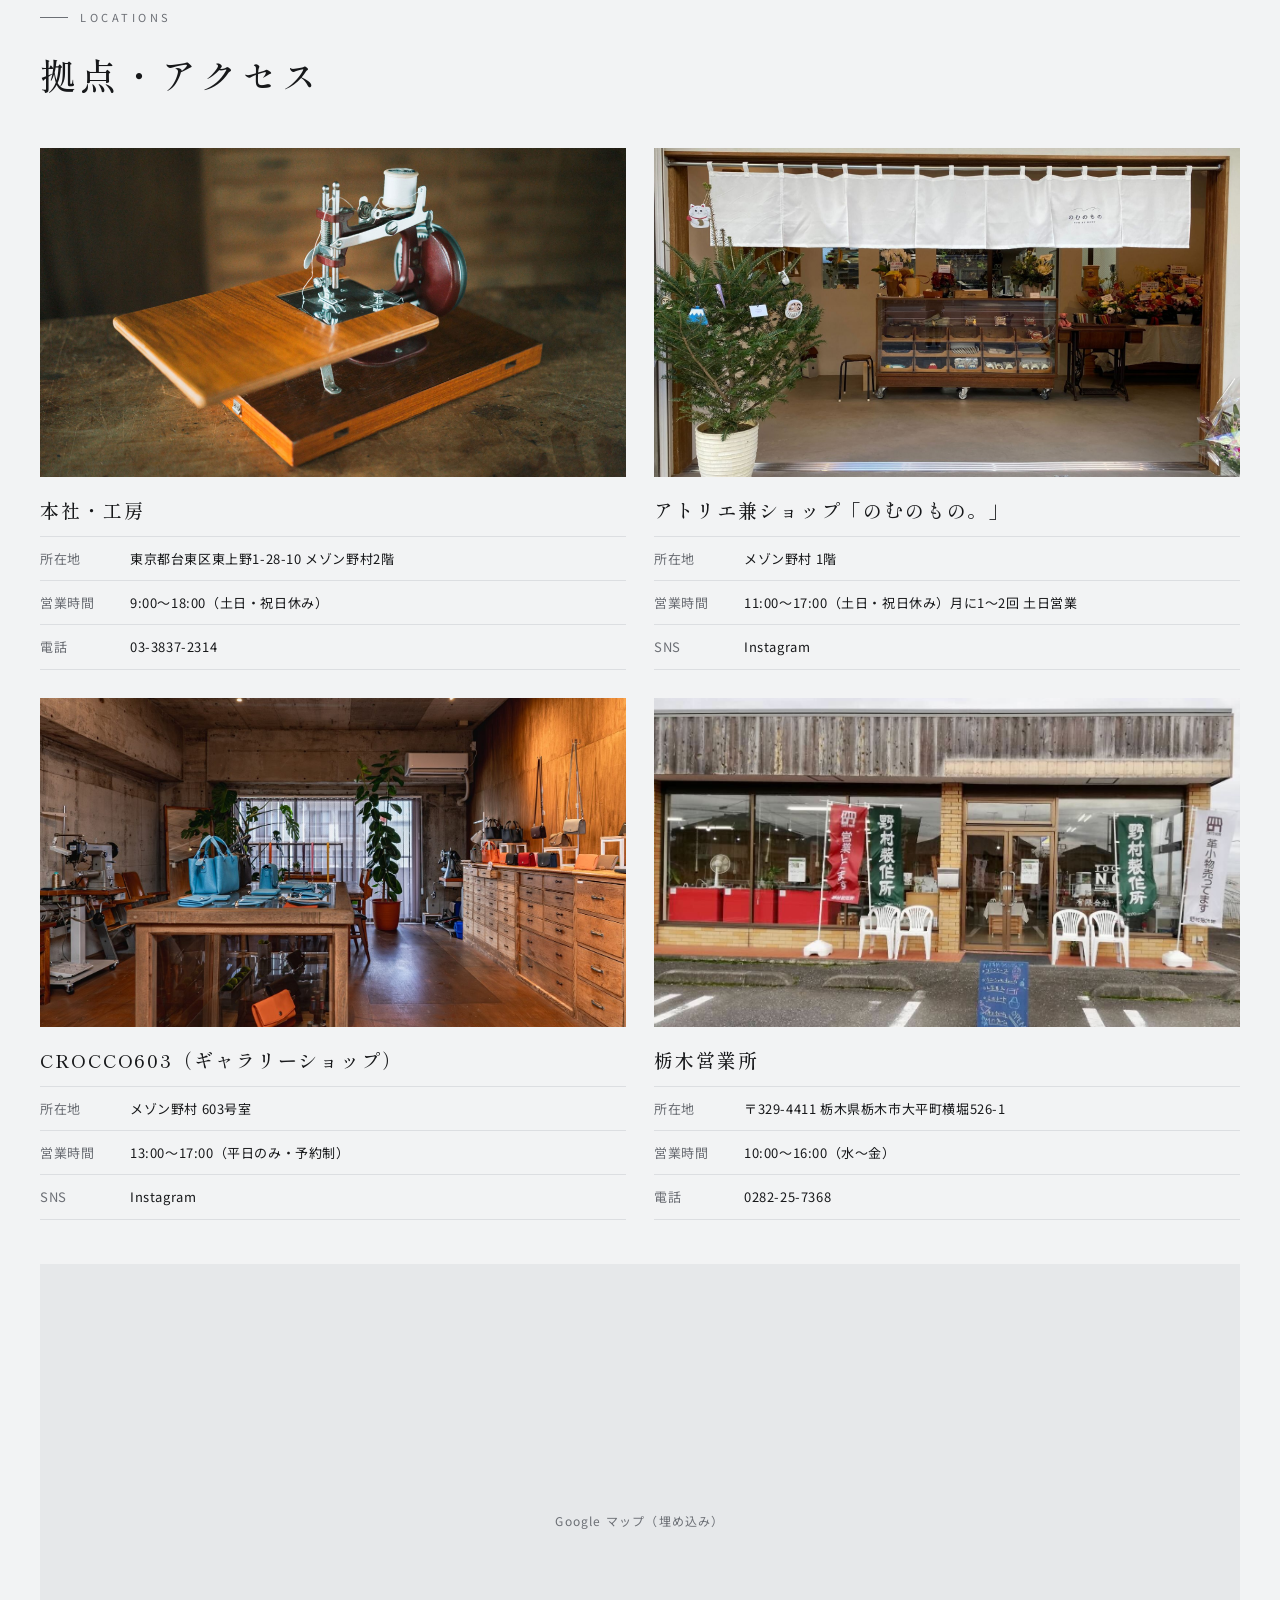
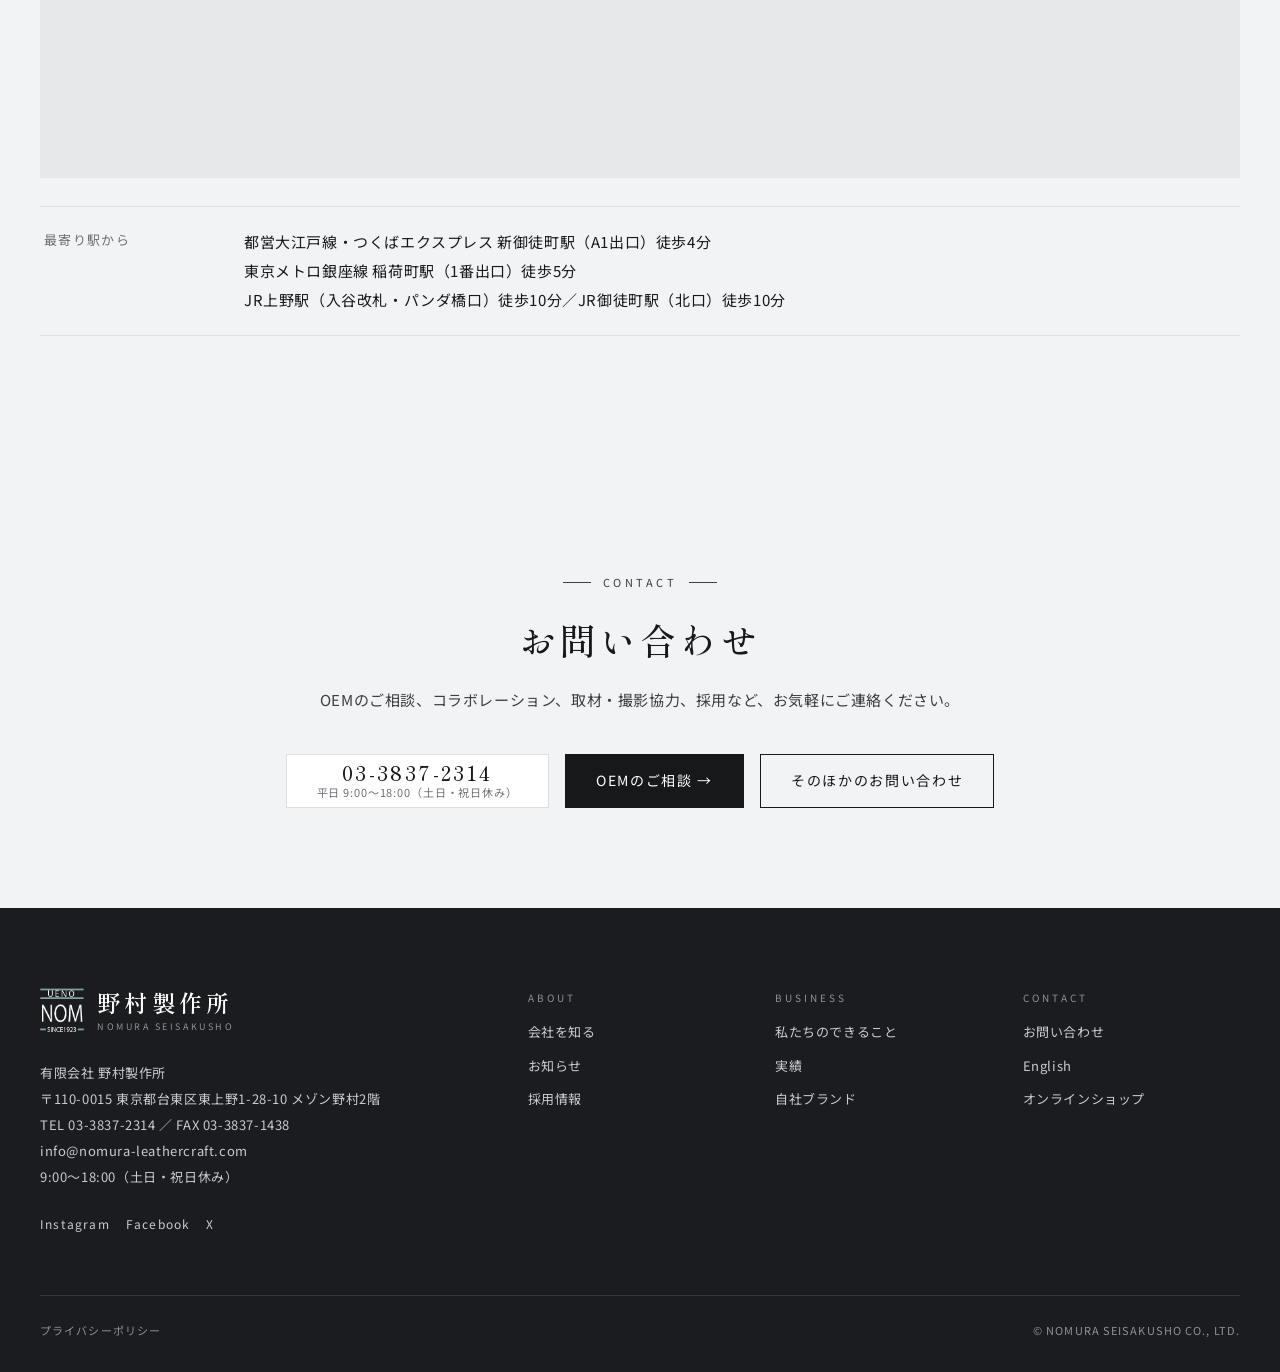
==== commit 7107a114: "先方修正#10（ボス判断）：ECの順番を CROCCO → のむのもの。→ 野村製作所（BASE）に（TOP・自社ブランド） Co-Authored-By: Claude Opus 5.5 <nore" ====
--- a/company.html
+++ b/company.html
@@ -58,7 +58,7 @@
 <div><dt>資本金</dt><dd>4,000,000円</dd></div>
 <div><dt>社員数</dt><dd>20名（パート含む）／専属職人 25人</dd></div>
 <div><dt>職人</dt><dd>小物技術認定（皮革部門）試験 一級保持者が在籍</dd></div>
-<div><dt>事業内容</dt><dd>革袋物製品（財布、ポーチ、ペンケース、ブックカバー、ノベルティ等）の企画・製造（OEM）<br>自社ブランド「のむのもの。」「CROCCO」の企画・製造・販売</dd></div>
+<div><dt>事業内容</dt><dd>革袋物製品（財布、ポーチ、ペンケース、ブックカバー、ノベルティ等）の企画・製造（OEM）<br>自社ブランド「CROCCO」「のむのもの。」の企画・製造・販売</dd></div>
 <div><dt>主要取引先</dt><dd>大手アパレルブランド</dd></div>
 <div><dt>所属団体</dt><dd>一般社団法人日本バッグ協会／日本鞄ハンドバッグ協会／日本バッグ工業連合会／東日本バッグ工業組合</dd></div>
 </dl></div></section>
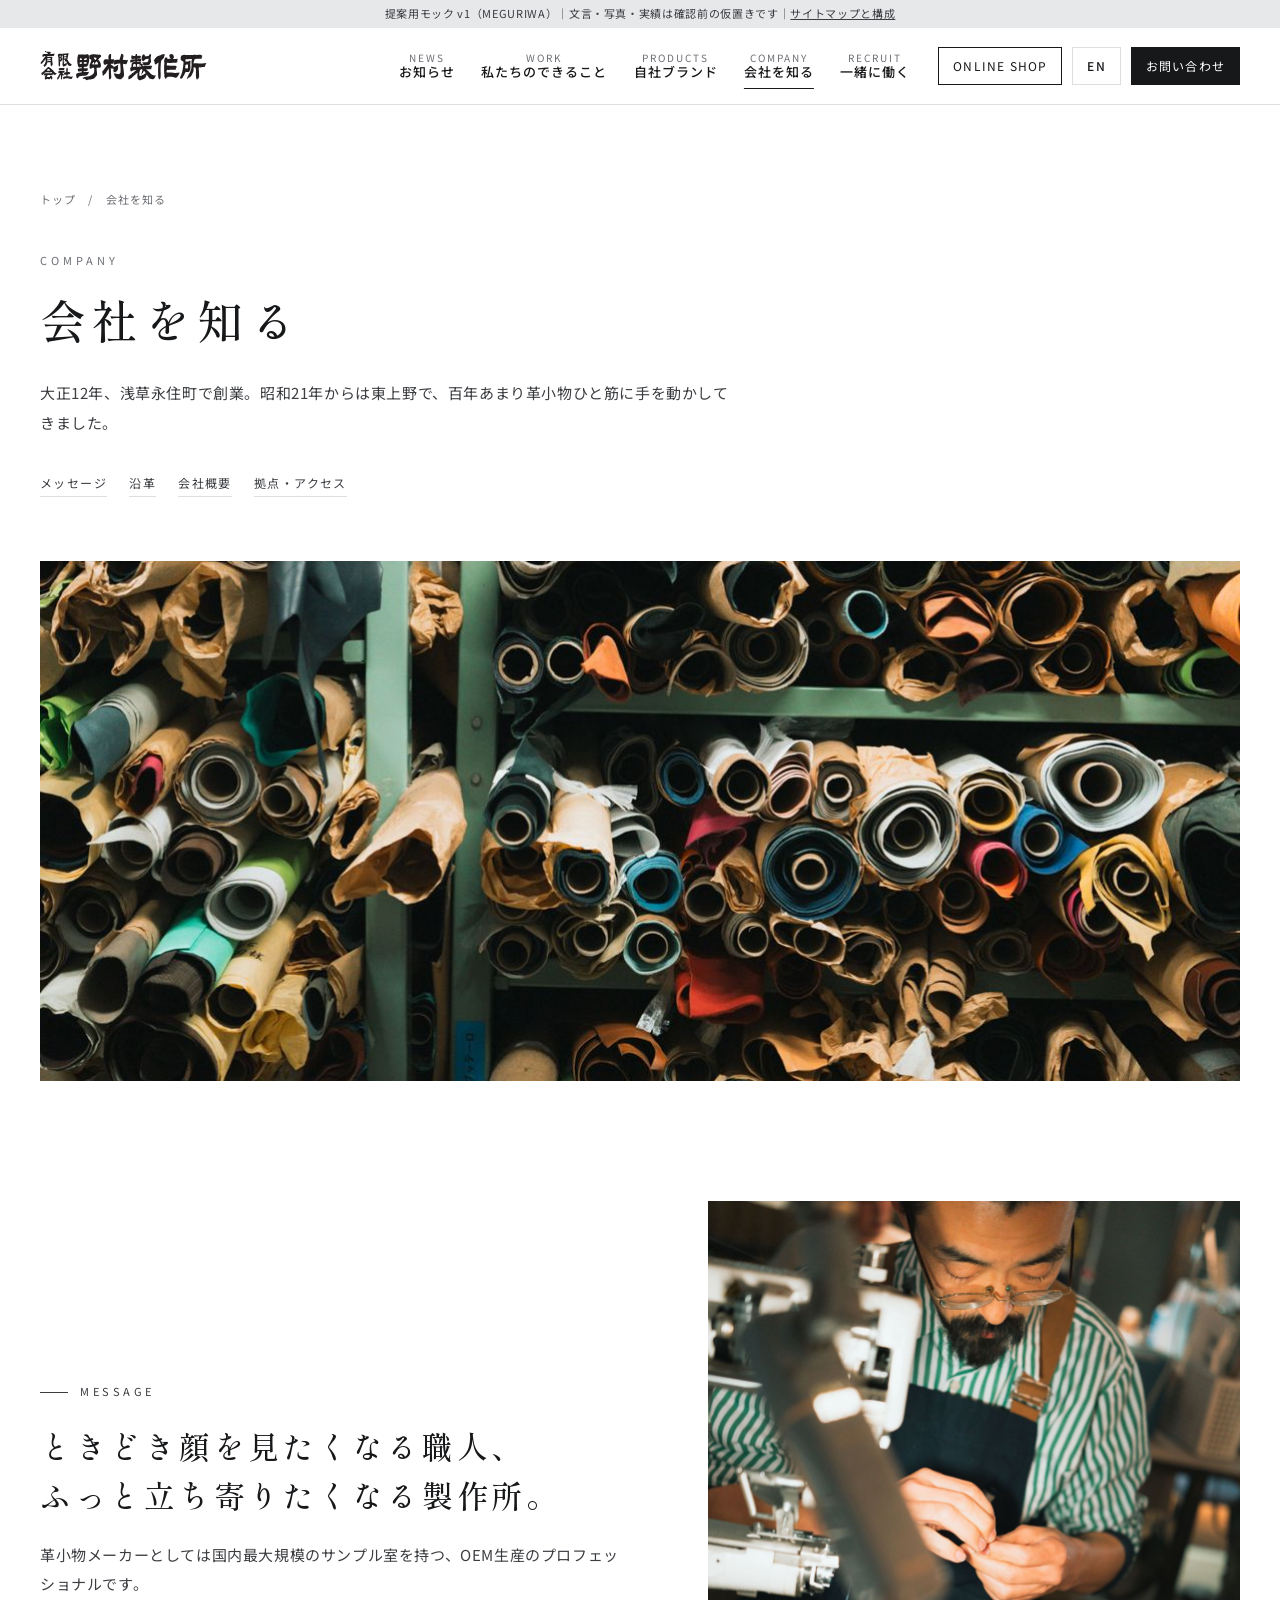
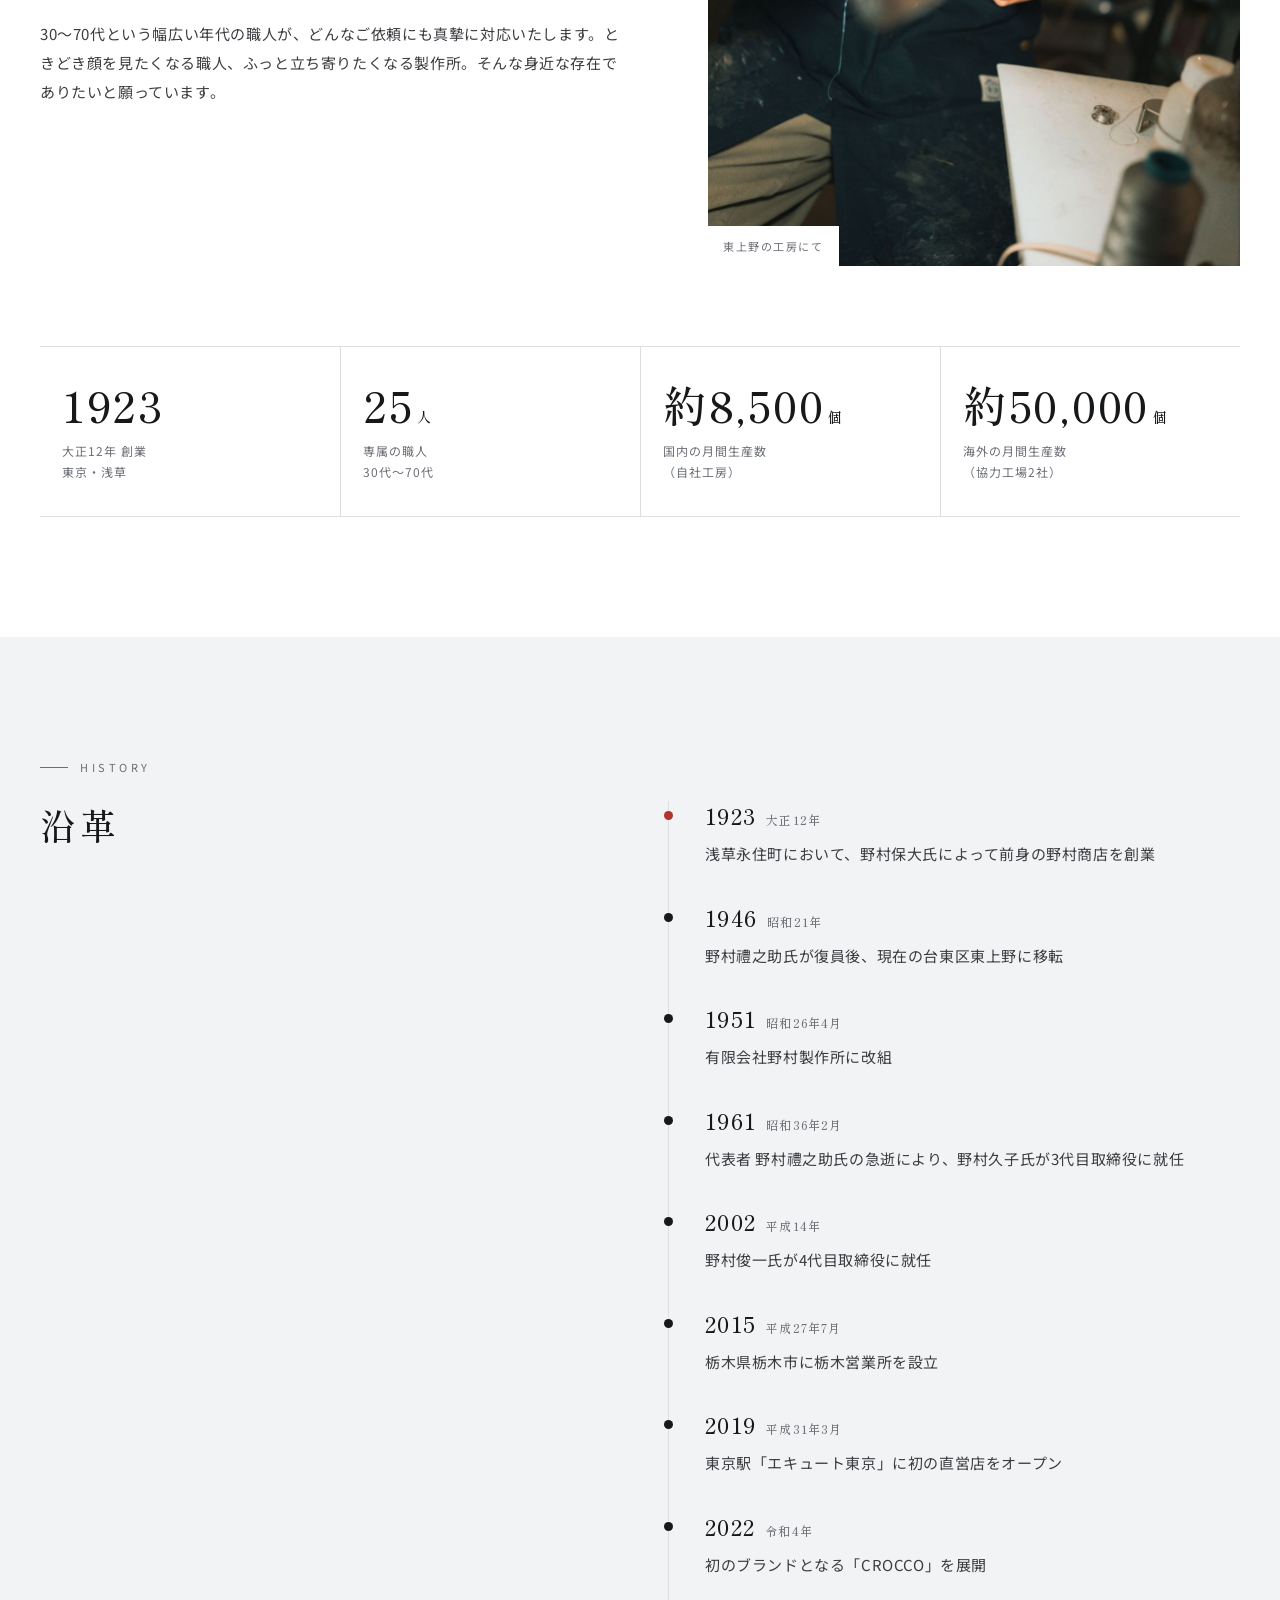
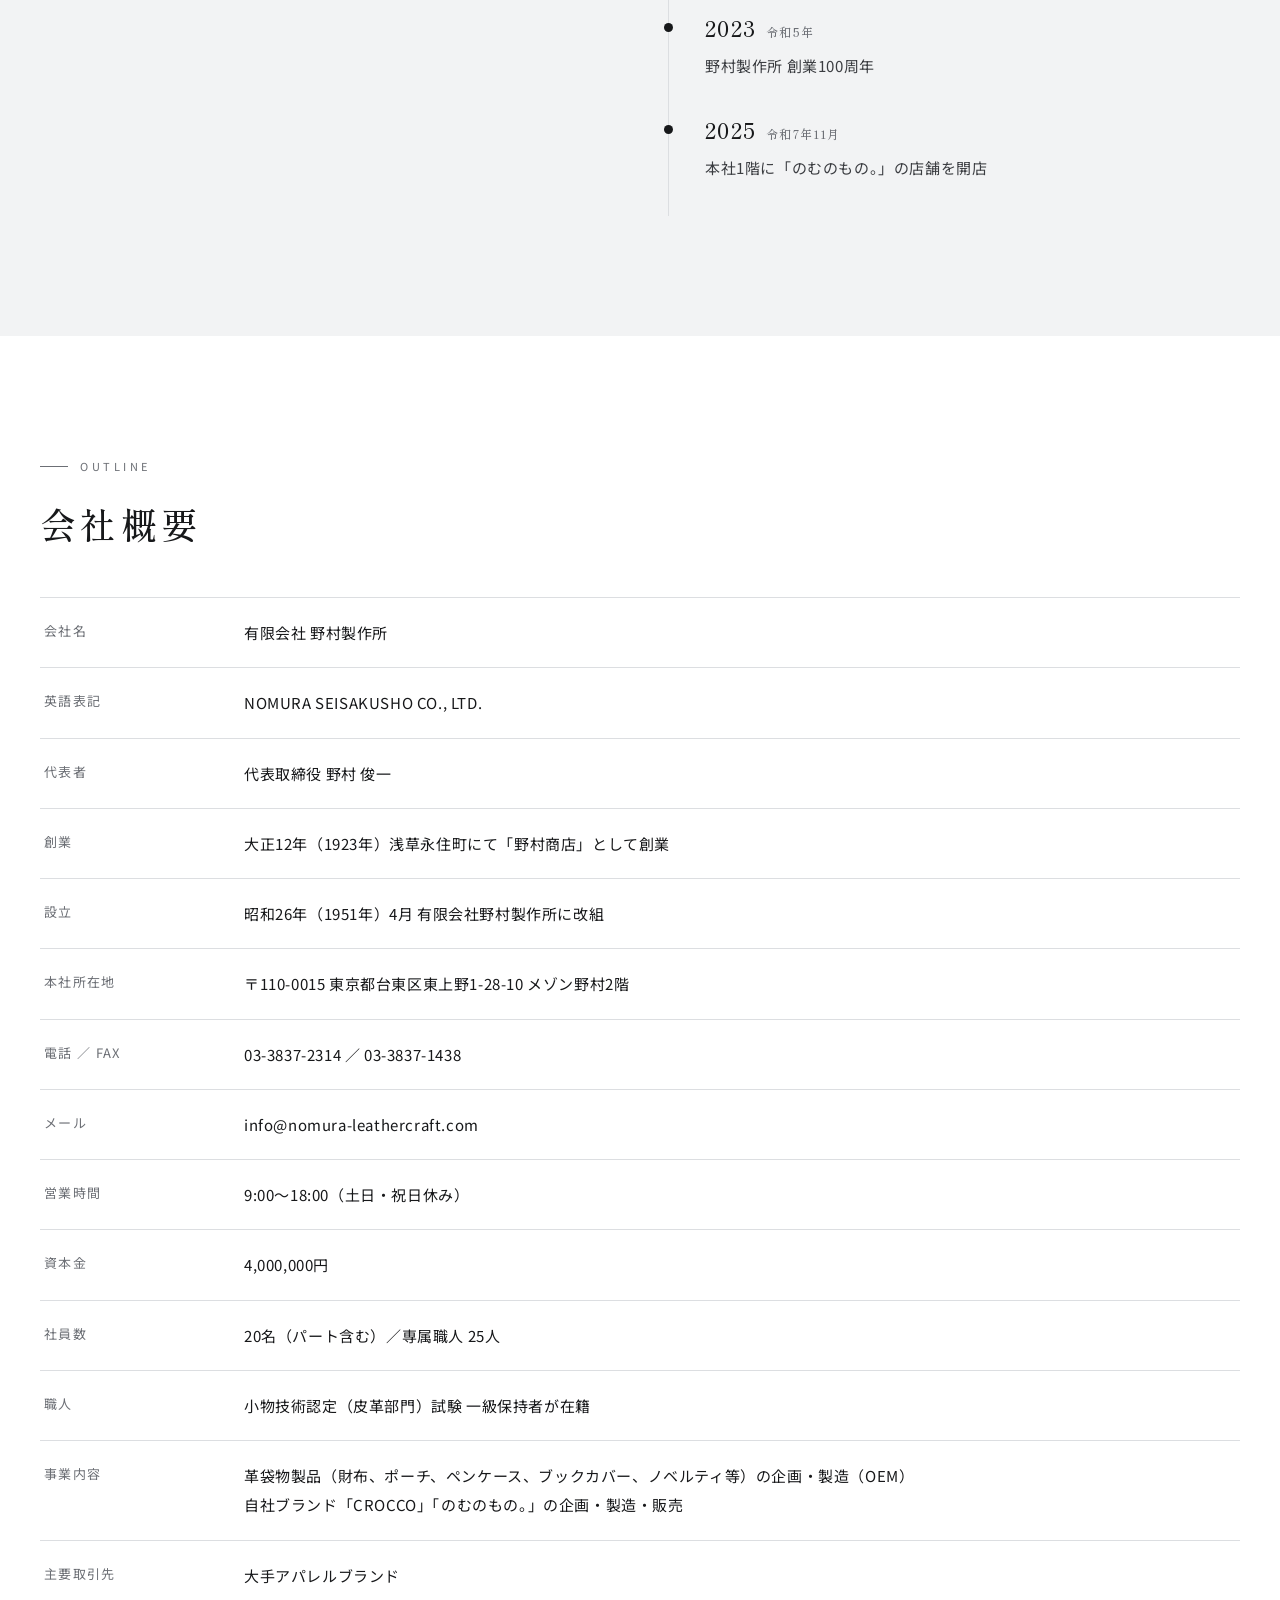
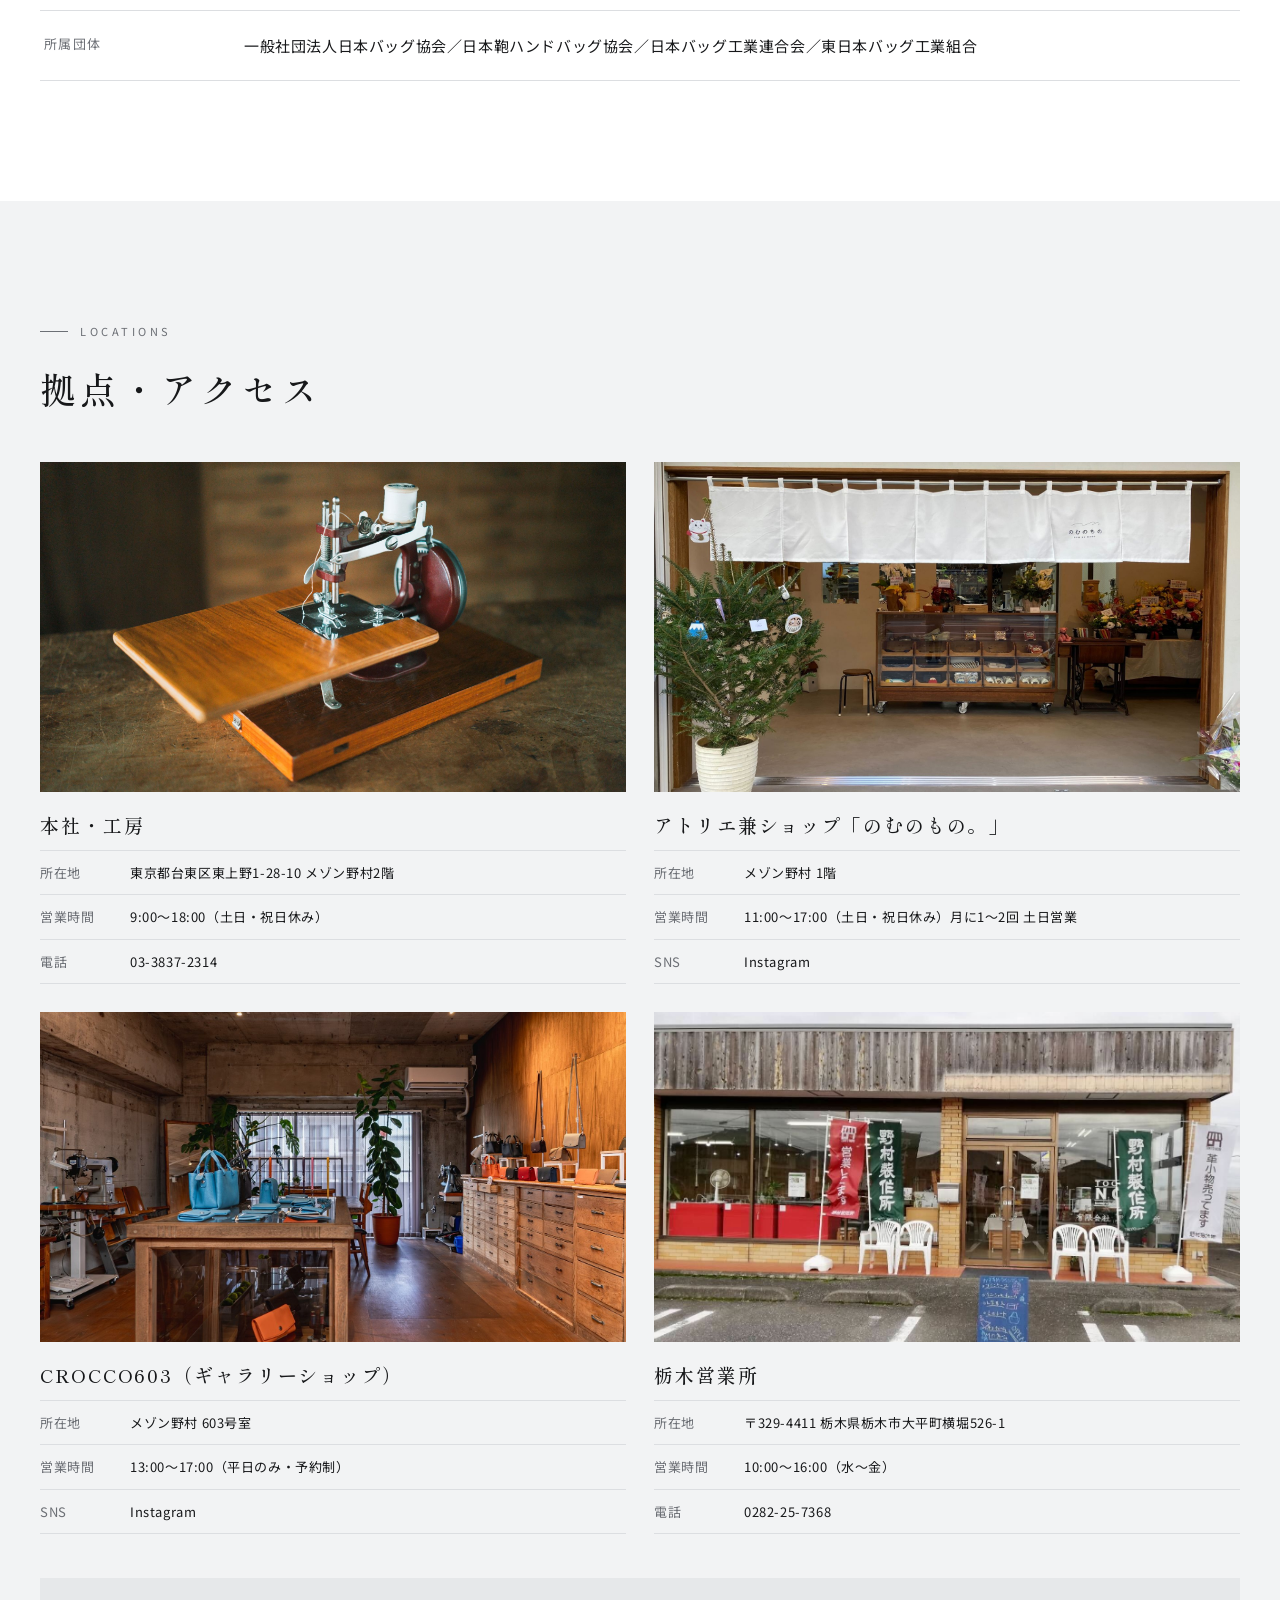
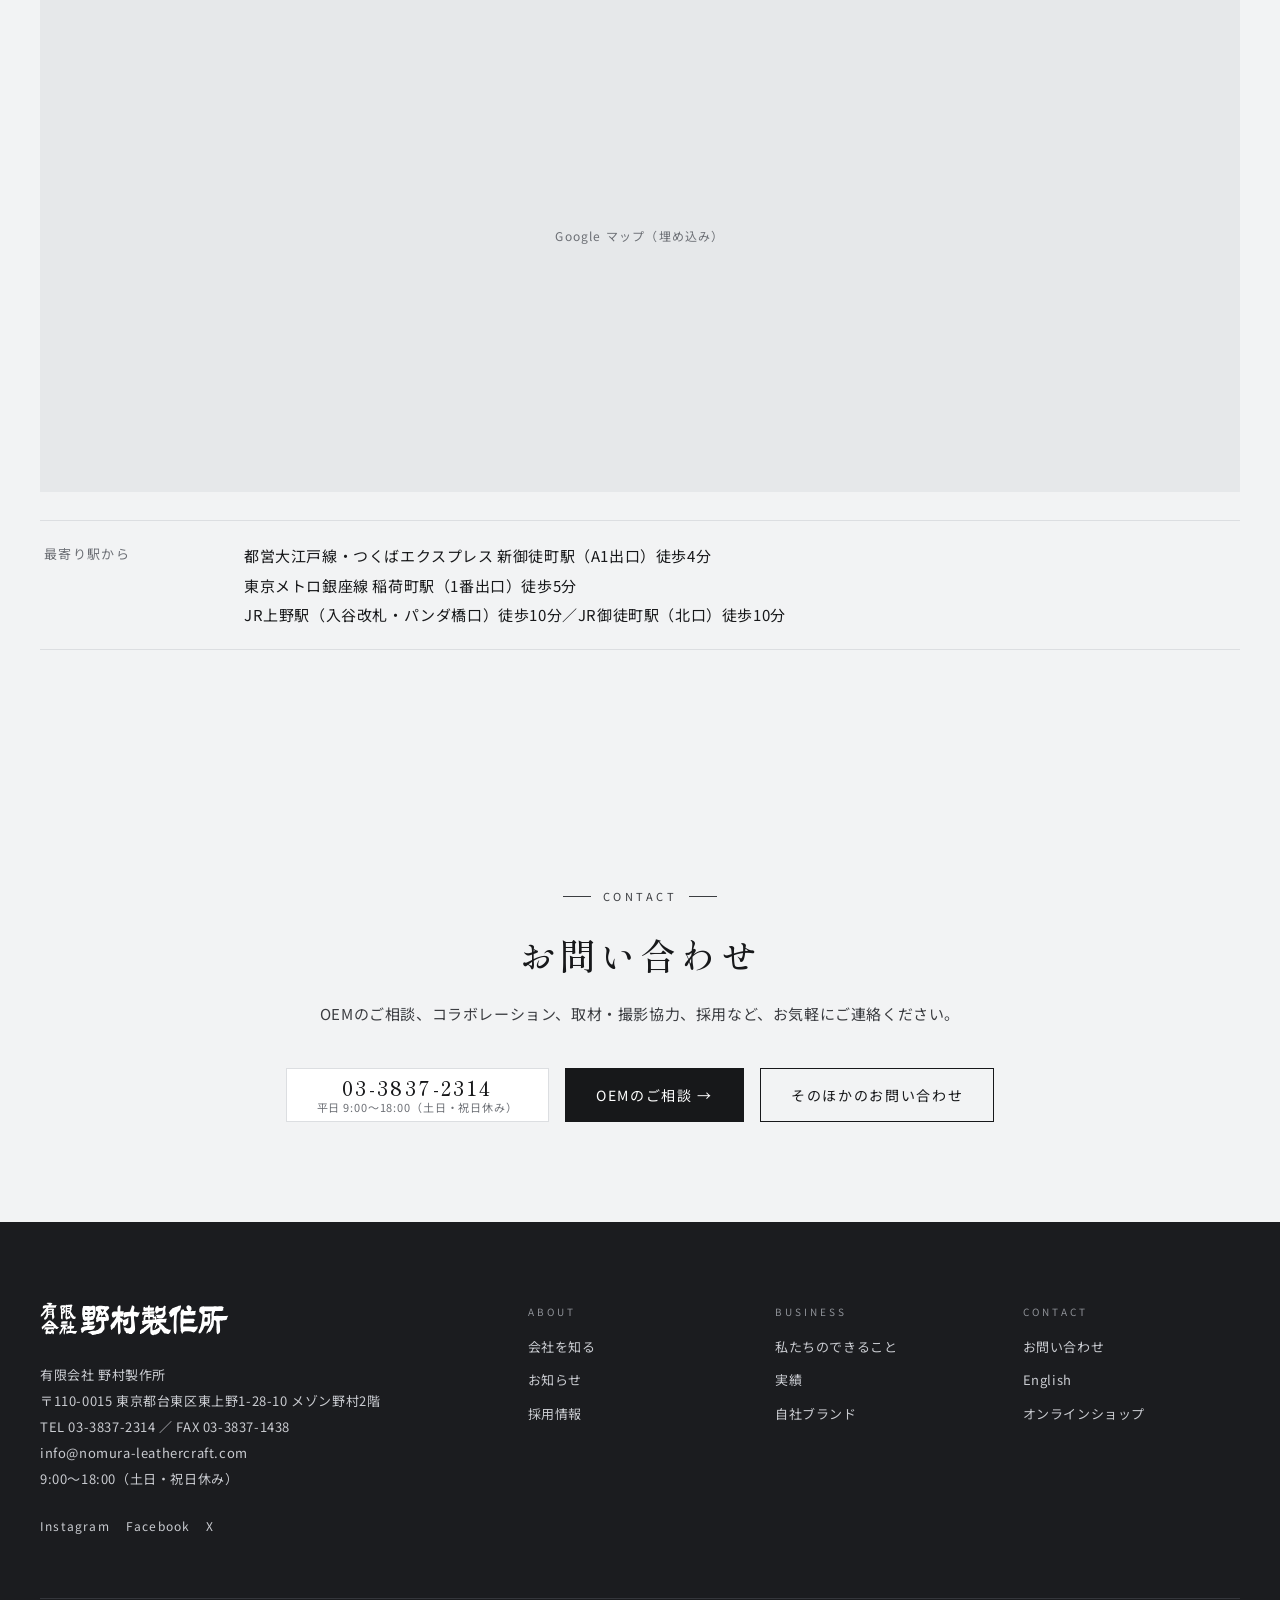
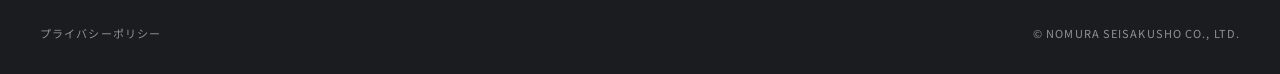
==== commit 284dbfe9: "先方資料（11/10）：沿革を年号つきの表どおりに（創業＝浅草永住町・1946年東上野へ移転・禮之助）／ロゴを元データ（.ai→SVG）に差し替え Co-Authored-By: Claude Opu" ====
--- a/company.html
+++ b/company.html
@@ -7,7 +7,7 @@
 </head><body>
 <div class="mockbar">提案用モック v1（MEGURIWA）｜文言・写真・実績は確認前の仮置きです｜<a href="sitemap.html" style="text-decoration:underline">サイトマップと構成</a></div>
 <header class="hd"><div class="wrap hd__in">
-<a class="logo" href="index.html" aria-label="野村製作所 トップへ"><img class="logo__mk" src="assets/logo_mark.png" alt="" width="44" height="46"><span class="logo__tx"><b>野村製作所</b><small>NOMURA SEISAKUSHO</small></span></a>
+<a class="logo" href="index.html" aria-label="有限会社 野村製作所 トップへ"><img class="logo__wm" src="assets/nomura_logo.svg" alt="有限会社 野村製作所" width="167" height="30"></a>
 <nav class="gnav" aria-label="メイン"><a href="news.html"><span>NEWS</span><b>お知らせ</b></a><a href="work.html"><span>WORK</span><b>私たちのできること</b></a><a href="products.html"><span>PRODUCTS</span><b>自社ブランド</b></a><a href="company.html" class="is-cur"><span>COMPANY</span><b>会社を知る</b></a><a href="recruit.html"><span>RECRUIT</span><b>一緒に働く</b></a></nav>
 <div class="hd__act"><a class="btn-shop" href="products.html#shops">ONLINE SHOP</a><a class="btn-en" href="en.html" lang="en">EN</a><a class="btn-ct" href="contact.html">お問い合わせ</a></div>
 <button class="menu" aria-label="メニュー"><i></i><i></i><i></i></button>
@@ -16,7 +16,7 @@
 <main>
 <section class="ph-head"><div class="wrap">
 <p class="crumb"><a href="index.html">トップ</a>　/　会社を知る</p>
-<p class="en">COMPANY</p><h1>会社を知る</h1><p class="lead">大正12年、東京・上野で創業。百年あまり、革小物ひと筋に手を動かしてきました。</p><nav class="toc"><a href="#message">メッセージ</a><a href="#history">沿革</a><a href="#outline">会社概要</a><a href="#bases">拠点・アクセス</a></nav>
+<p class="en">COMPANY</p><h1>会社を知る</h1><p class="lead">大正12年、浅草永住町で創業。昭和21年からは東上野で、百年あまり革小物ひと筋に手を動かしてきました。</p><nav class="toc"><a href="#message">メッセージ</a><a href="#history">沿革</a><a href="#outline">会社概要</a><a href="#bases">拠点・アクセス</a></nav>
 </div><div class="wrap"><div class="ph-vis"><img src="assets/leather_shelf.jpg" alt="" style="object-position:50% 55%"></div></div></section>
 <section class="sec" id="message"><div class="wrap">
 <div class="msg"><div class="msg__tx"><p class="lbl">Message</p>
@@ -26,23 +26,25 @@
 <span class="chk">確認：代表あいさつ（代表者名・写真）を載せるか</span></div>
 <figure class="msg__ph"><img src="assets/craftsman_stitch.jpg" alt="工房の職人"><figcaption>東上野の工房にて</figcaption></figure></div>
 <ul class="num">
-<li><b>1923</b><span>大正12年 創業<br>東京・上野</span></li>
+<li><b>1923</b><span>大正12年 創業<br>東京・浅草</span></li>
 <li><b>25<small>人</small></b><span>専属の職人<br>30代〜70代</span></li>
 <li><b>約8,500<small>個</small></b><span>国内の月間生産数<br>（自社工房）</span></li>
 <li><b>約50,000<small>個</small></b><span>海外の月間生産数<br>（協力工場2社）</span></li>
 </ul>
 </div></section>
 <section class="sec sec--gray" id="history"><div class="wrap grid2">
-<div><p class="lbl">History</p><h2 class="h2">沿革</h2><span class="chk">確認：「年 確認中」の年号は先方から連絡待ち</span></div>
+<div><p class="lbl">History</p><h2 class="h2">沿革</h2><span class="chk">確認：先方の沿革表（2026-11-10）のとおり</span></div>
 <ul class="hist">
-<li><b>1923<small>大正12年</small></b><p>初代 野村保大が東京・上野で創業。キセル入れからものづくりを始める</p></li>
-<li><b class="tbd">年 確認中</b><p>復員後、2代目 野村禮之介が会社を設立<span class="chk">確認：禮之介／禮之助の表記を確認</span></p></li>
-<li><b class="tbd">年 確認中</b><p>禮之介の逝去により、3代目 野村久子が就任。現在地に社屋を建設</p></li>
-<li><b class="tbd">年 確認中</b><p>野村俊一が4代目に就任</p></li>
-<li><b class="tbd">年 確認中</b><p>栃木営業所を設立</p></li>
-<li><b>2022</b><p>ブランド「CROCCO（黒子）」を立ち上げ</p></li>
-<li><b>2025</b><p>アトリエ兼ショップ「のむのもの。」をメゾン野村1階にオープン</p></li>
-<li><b>2026</b><p>「のむのもの。」オンラインストアを開設</p></li>
+<li><b>1923<small>大正12年</small></b><p>浅草永住町において、野村保大氏によって前身の野村商店を創業</p></li>
+<li><b>1946<small>昭和21年</small></b><p>野村禮之助氏が復員後、現在の台東区東上野に移転</p></li>
+<li><b>1951<small>昭和26年4月</small></b><p>有限会社野村製作所に改組</p></li>
+<li><b>1961<small>昭和36年2月</small></b><p>代表者 野村禮之助氏の急逝により、野村久子氏が3代目取締役に就任</p></li>
+<li><b>2002<small>平成14年</small></b><p>野村俊一氏が4代目取締役に就任</p></li>
+<li><b>2015<small>平成27年7月</small></b><p>栃木県栃木市に栃木営業所を設立</p></li>
+<li><b>2019<small>平成31年3月</small></b><p>東京駅「エキュート東京」に初の直営店をオープン</p></li>
+<li><b>2022<small>令和4年</small></b><p>初のブランドとなる「CROCCO」を展開</p></li>
+<li><b>2023<small>令和5年</small></b><p>野村製作所 創業100周年</p></li>
+<li><b>2025<small>令和7年11月</small></b><p>本社1階に「のむのもの。」の店舗を開店</p></li>
 </ul></div></section>
 <section class="sec" id="outline"><div class="wrap">
 <p class="lbl">Outline</p><h2 class="h2">会社概要</h2>
@@ -50,7 +52,8 @@
 <div><dt>会社名</dt><dd>有限会社 野村製作所<span class="chk">確認：正式社名</span></dd></div>
 <div><dt>英語表記</dt><dd>NOMURA SEISAKUSHO CO., LTD.</dd></div>
 <div><dt>代表者</dt><dd>代表取締役 野村 俊一</dd></div>
-<div><dt>創業</dt><dd>大正12年（1923年）</dd></div>
+<div><dt>創業</dt><dd>大正12年（1923年）浅草永住町にて「野村商店」として創業</dd></div>
+<div><dt>設立</dt><dd>昭和26年（1951年）4月 有限会社野村製作所に改組</dd></div>
 <div><dt>本社所在地</dt><dd>〒110-0015 東京都台東区東上野1-28-10 メゾン野村2階</dd></div>
 <div><dt>電話 ／ FAX</dt><dd>03-3837-2314 ／ 03-3837-1438</dd></div>
 <div><dt>メール</dt><dd><a href="mailto:info@nomura-leathercraft.com">info@nomura-leathercraft.com</a></dd></div>
@@ -81,7 +84,7 @@
 </main>
 <footer class="ft"><div class="wrap">
 <div class="ft__top"><div>
-<a class="logo" href="index.html"><img class="logo__mk" src="assets/logo_mark_wh.png" alt="" width="44" height="46"><span class="logo__tx"><b>野村製作所</b><small>NOMURA SEISAKUSHO</small></span></a>
+<a class="logo" href="index.html" aria-label="有限会社 野村製作所 トップへ"><img class="logo__wm" src="assets/nomura_logo_wh.svg" alt="有限会社 野村製作所" width="189" height="34"></a>
 <address>有限会社 野村製作所 <span class="chk">確認：正式社名の表記</span><br>〒110-0015 東京都台東区東上野1-28-10 メゾン野村2階<br>TEL 03-3837-2314 ／ FAX 03-3837-1438<br><a href="mailto:info@nomura-leathercraft.com">info@nomura-leathercraft.com</a><br>9:00〜18:00（土日・祝日休み）</address>
 <div class="ft__sns"><a href="https://www.instagram.com/nomuraseisakusho_official/" target="_blank" rel="noopener">Instagram</a><a href="https://www.facebook.com/nomuraseisakusho/" target="_blank" rel="noopener">Facebook</a><a href="https://x.com/nomurass_jp" target="_blank" rel="noopener">X</a><span class="chk">確認：Xを続けるか</span></div>
 </div>
--- a/assets/site.css
+++ b/assets/site.css
@@ -26,6 +26,8 @@
 .hd__in{height:var(--hd);display:flex;align-items:center;gap:28px}
 .logo{display:flex;align-items:center;gap:13px;line-height:1.1;flex:0 0 auto}
 .logo__mk{display:block;width:auto;height:46px}
+.logo__wm{display:block;width:auto;height:30px}
+.ft .logo__wm{height:34px}
 .logo__tx{display:flex;flex-direction:column}
 .logo b{font:600 23px/1.1 var(--serif);letter-spacing:.18em}
 .logo small{font-size:9px;letter-spacing:.28em;color:var(--mute);margin-top:6px}
@@ -347,7 +349,7 @@
   body{font-size:14px}
   .gnav,.hd__act{display:none}
   .menu{display:block}
-  .logo b{font-size:19px}.logo small{font-size:8px}.logo__mk{height:38px}.logo{gap:10px}
+  .logo b{font-size:19px}.logo small{font-size:8px}.logo__mk{height:38px}.logo__wm{height:24px}.ft .logo__wm{height:28px}.logo{gap:10px}
   .spnav{display:block;position:fixed;inset:var(--hd) 0 0 0;background:#fff;z-index:49;padding:24px var(--g) 40px;overflow:auto;opacity:0;pointer-events:none;transition:.3s}
   body.menu-open .spnav{opacity:1;pointer-events:auto}
   .spnav a{display:flex;justify-content:space-between;align-items:baseline;padding:18px 0;border-bottom:1px solid var(--line);font:500 17px/1.4 var(--serif);letter-spacing:.1em}
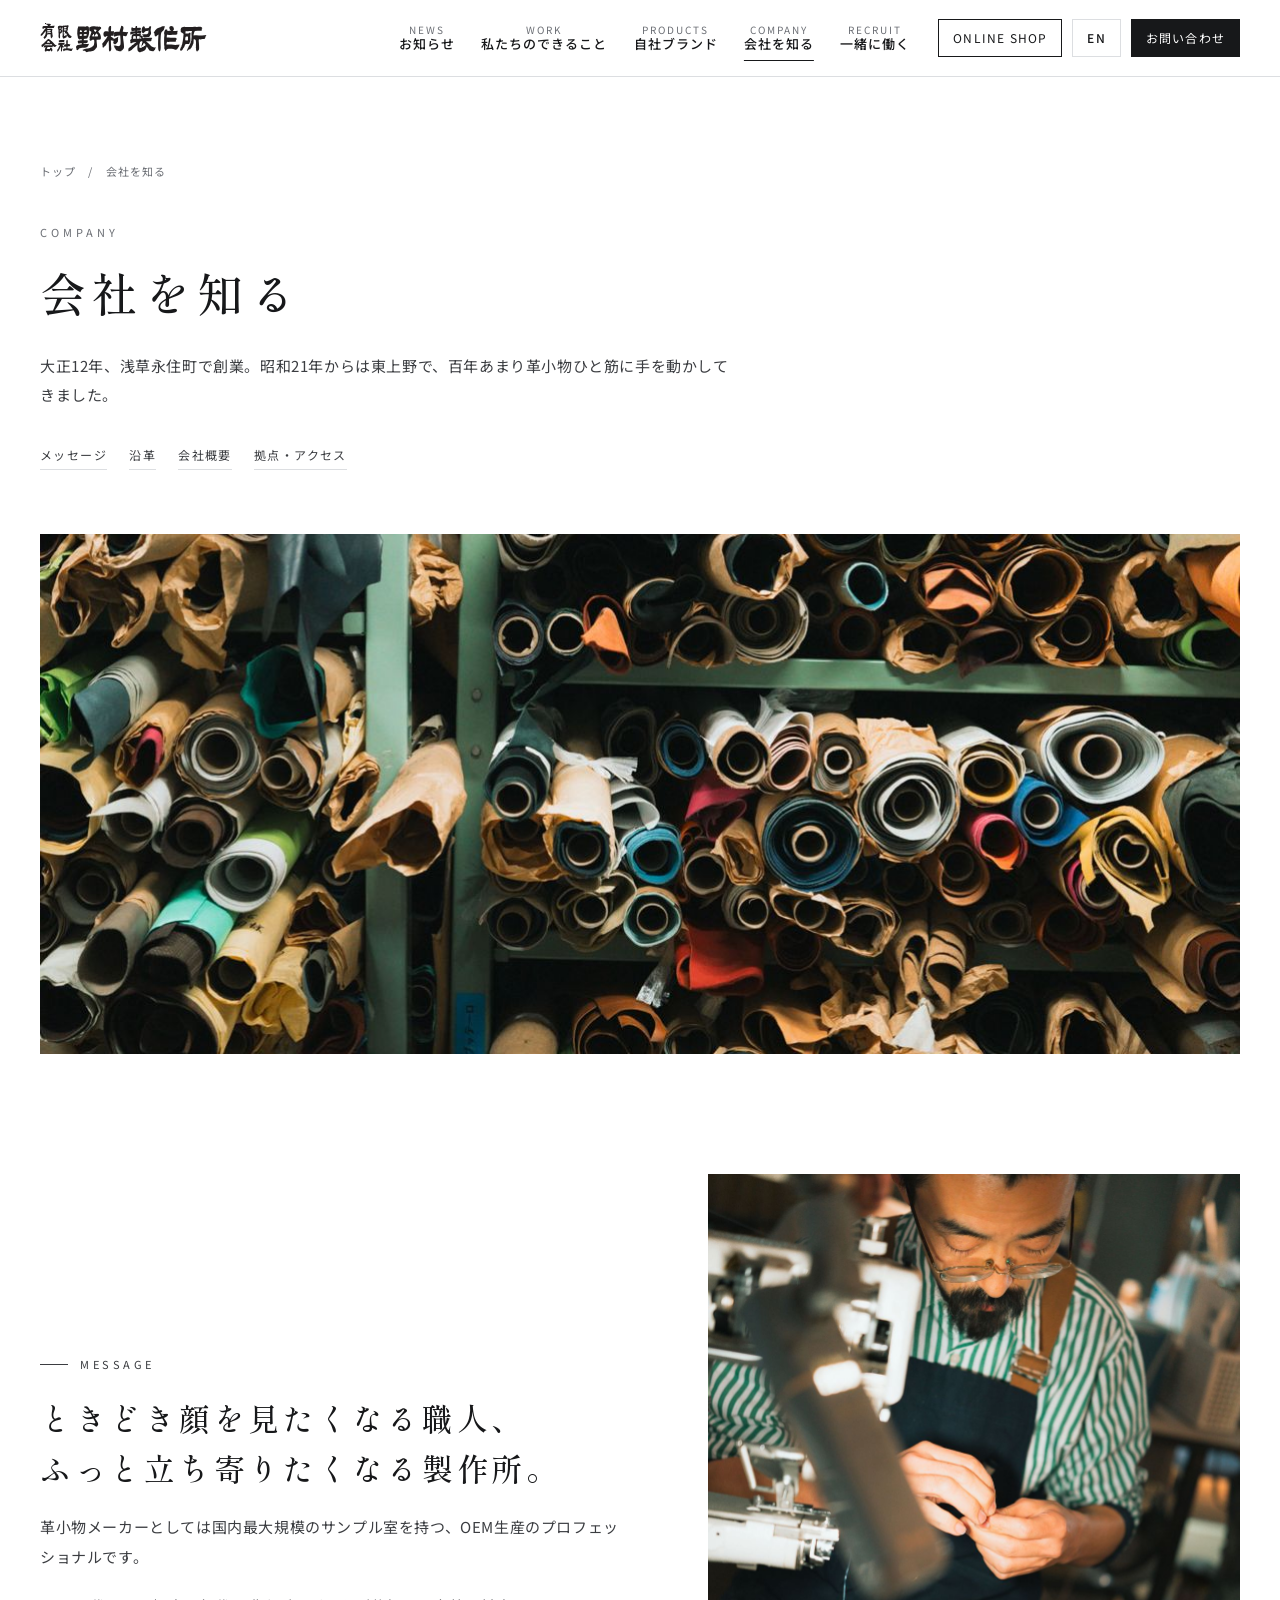
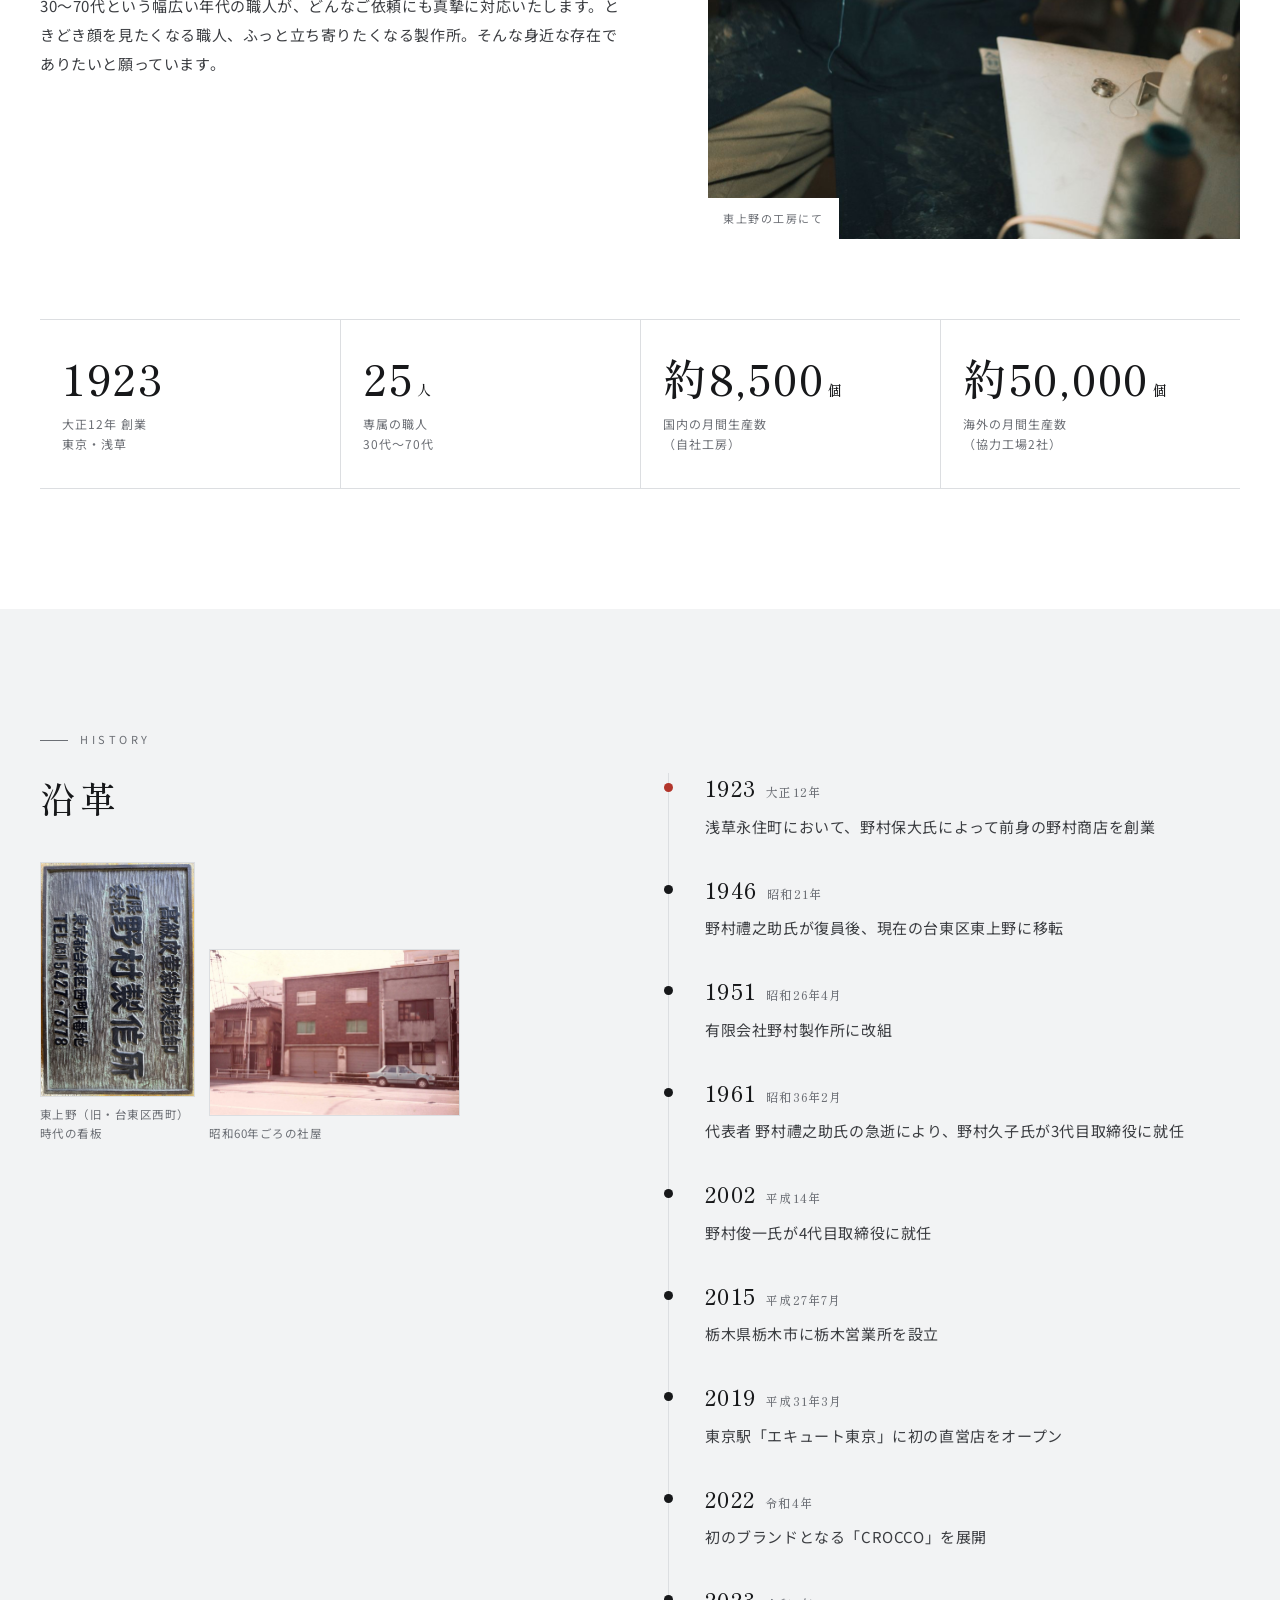
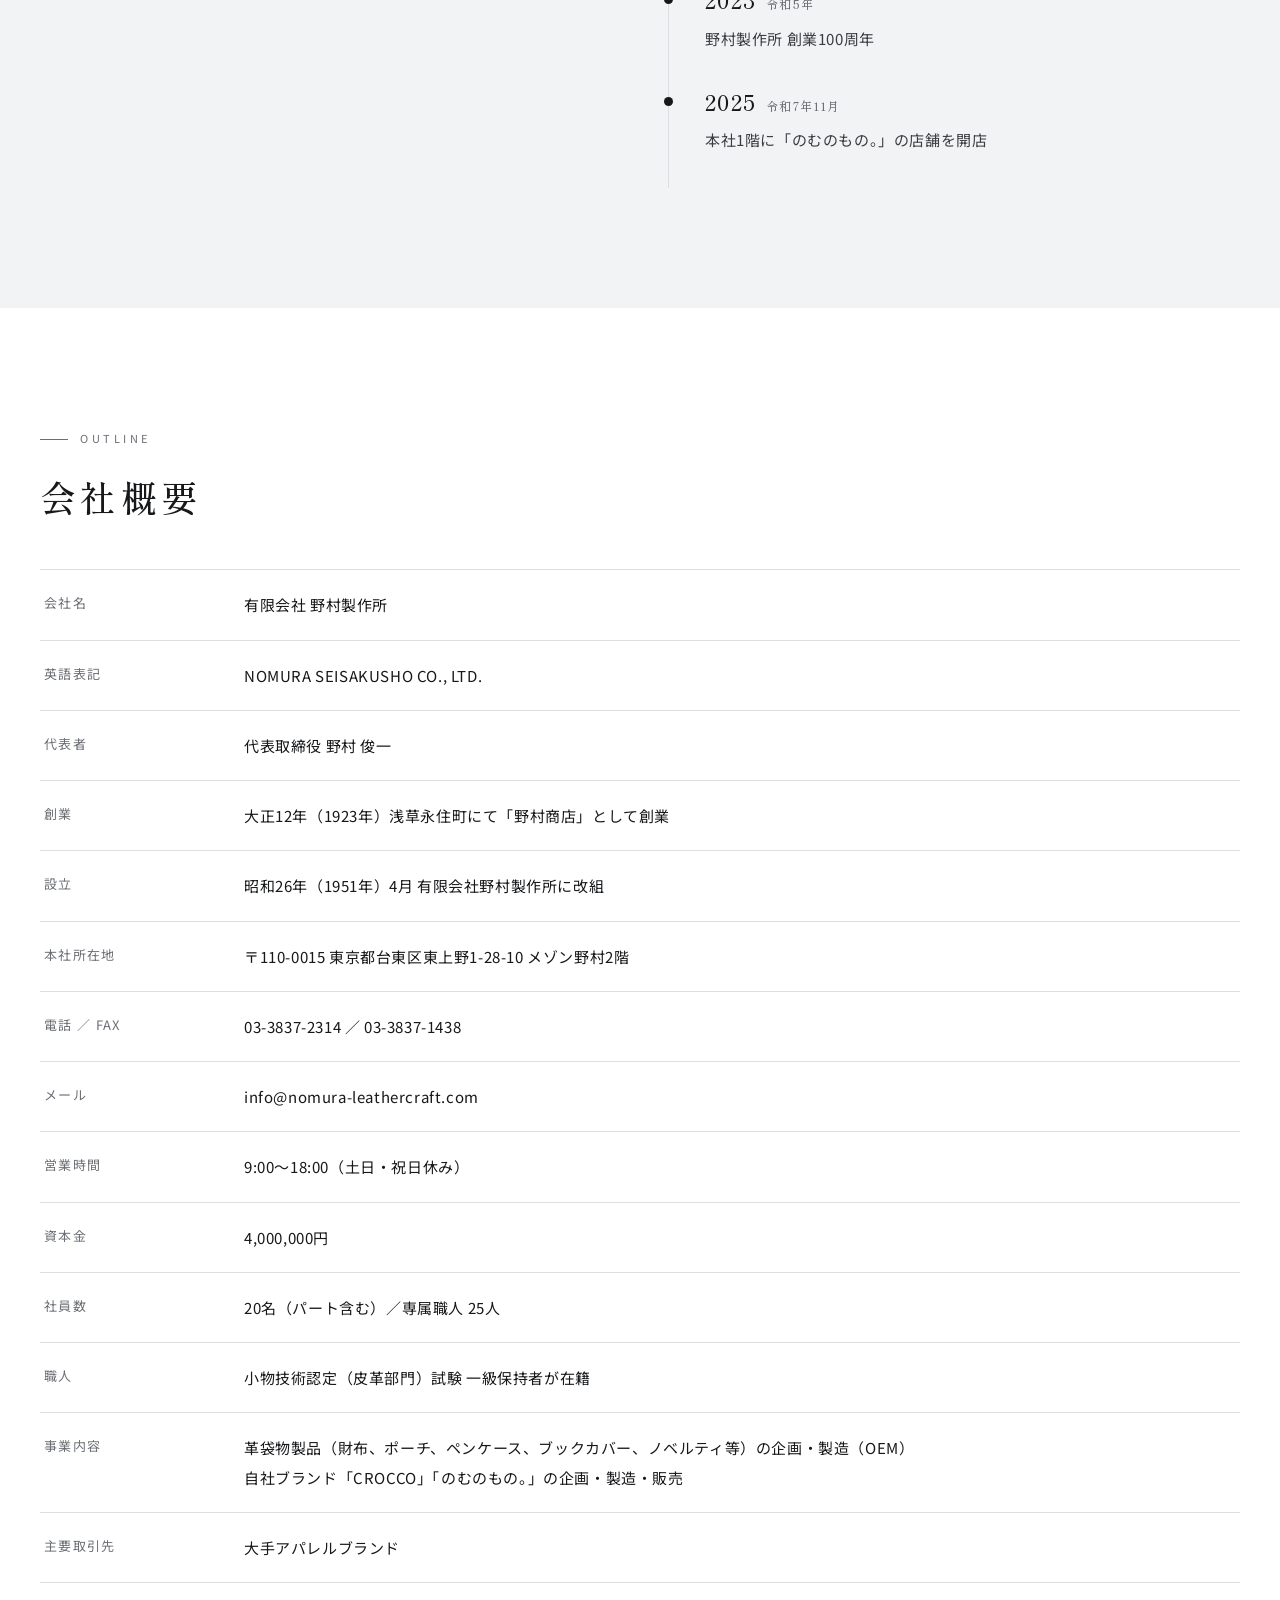
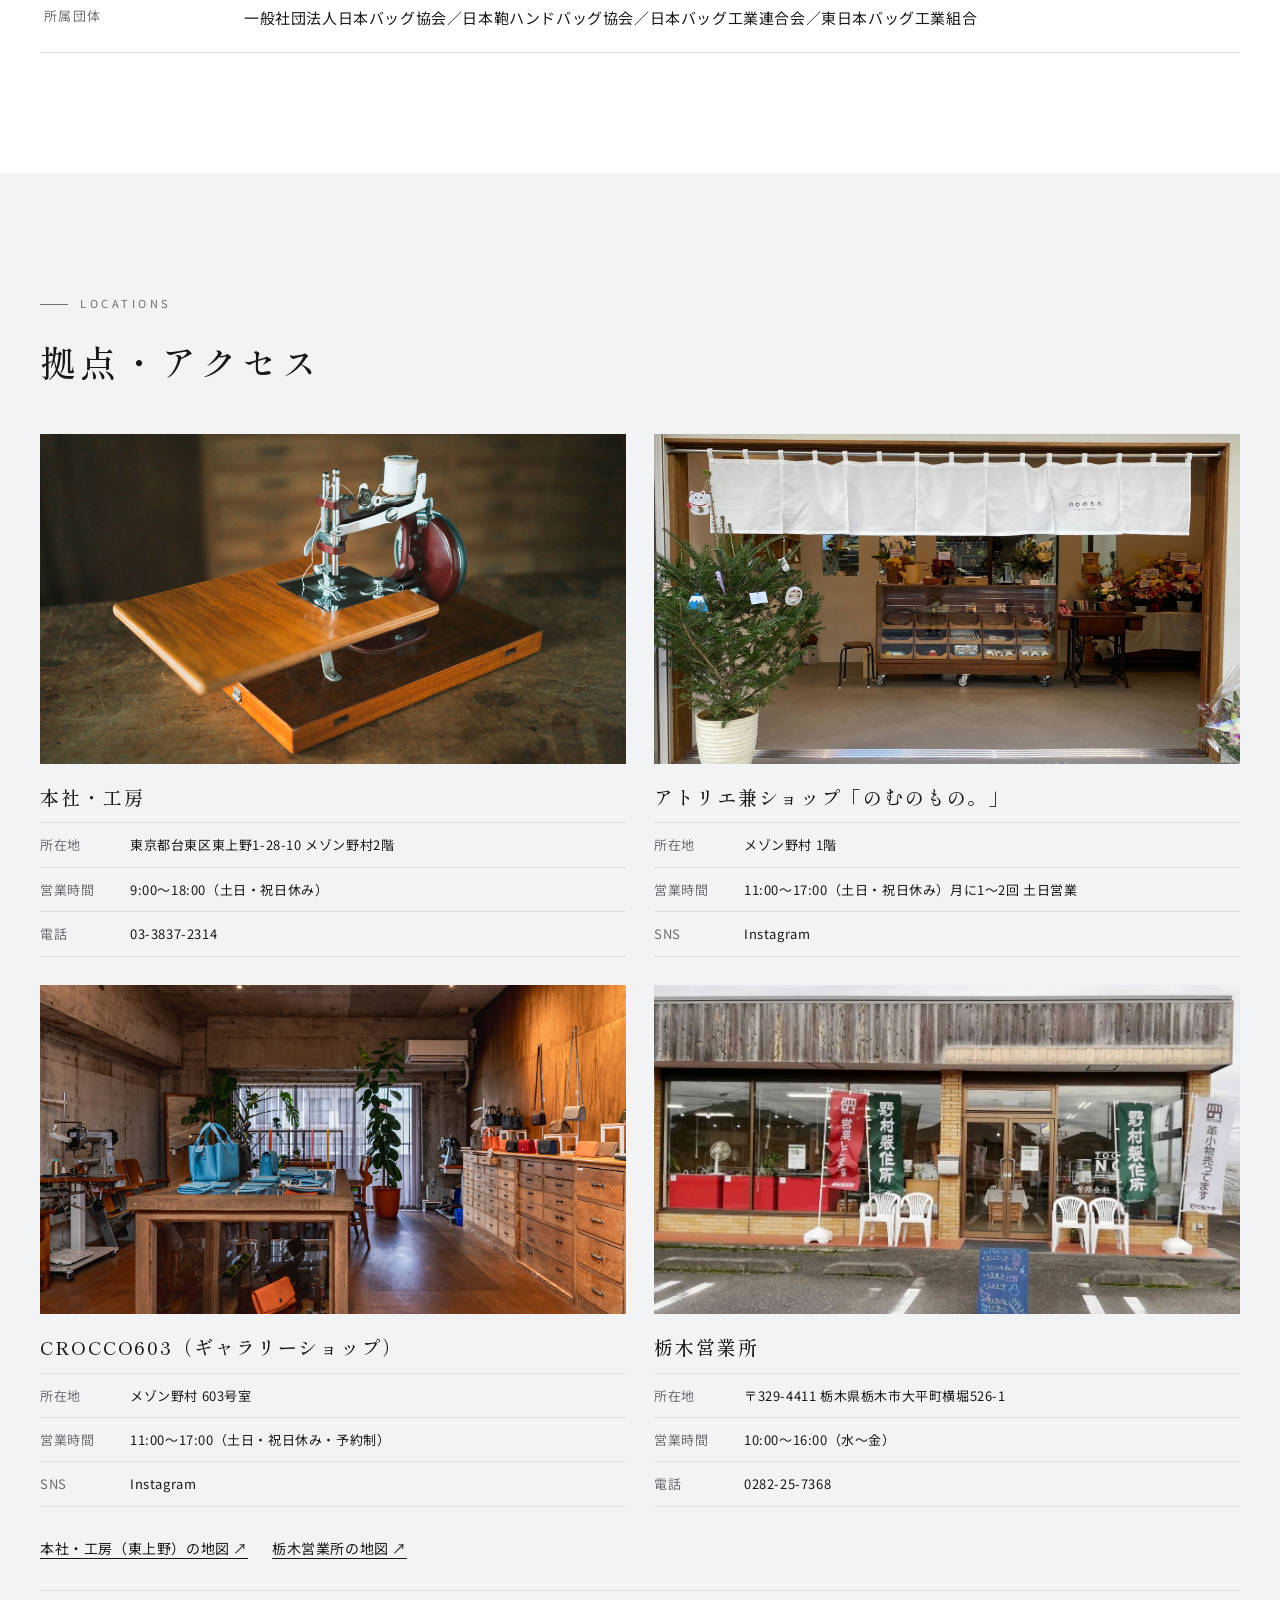
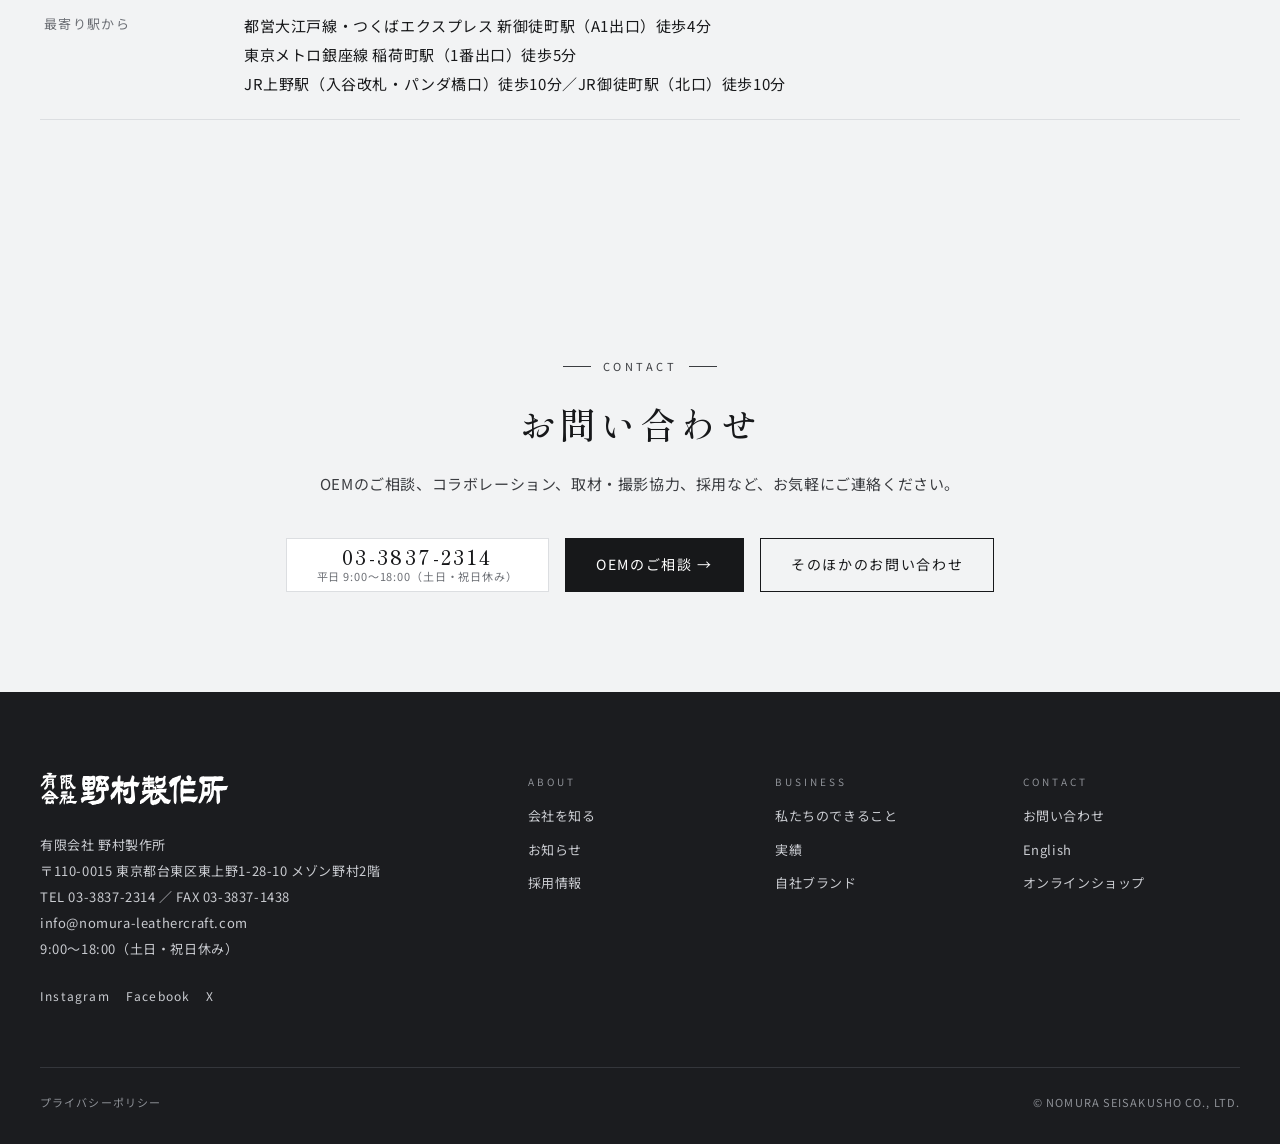
==== commit b605ca5a: "完成版（先方に見せる版）：沿革に昔の写真2枚（東上野〔旧・台東区西町〕時代の看板・昭和60年ごろの社屋）／店舗・取扱店（直営店2・松屋浅草・河口湖の2館）／確認の印・モックの帯・仮の記事・仮置きの注記" ====
--- a/company.html
+++ b/company.html
@@ -5,7 +5,6 @@
 <link href="https://fonts.googleapis.com/css2?family=Noto+Sans+JP:wght@400;500&family=Shippori+Mincho:wght@500;600&display=swap" rel="stylesheet">
 <link rel="stylesheet" href="assets/site.css">
 </head><body>
-<div class="mockbar">提案用モック v1（MEGURIWA）｜文言・写真・実績は確認前の仮置きです｜<a href="sitemap.html" style="text-decoration:underline">サイトマップと構成</a></div>
 <header class="hd"><div class="wrap hd__in">
 <a class="logo" href="index.html" aria-label="有限会社 野村製作所 トップへ"><img class="logo__wm" src="assets/nomura_logo.svg" alt="有限会社 野村製作所" width="167" height="30"></a>
 <nav class="gnav" aria-label="メイン"><a href="news.html"><span>NEWS</span><b>お知らせ</b></a><a href="work.html"><span>WORK</span><b>私たちのできること</b></a><a href="products.html"><span>PRODUCTS</span><b>自社ブランド</b></a><a href="company.html" class="is-cur"><span>COMPANY</span><b>会社を知る</b></a><a href="recruit.html"><span>RECRUIT</span><b>一緒に働く</b></a></nav>
@@ -23,7 +22,7 @@
 <h2 class="h2"><span class="nb">ときどき顔を見たくなる職人、</span><br><span class="nb">ふっと立ち寄りたくなる製作所。</span></h2>
 <p>革小物メーカーとしては国内最大規模のサンプル室を持つ、OEM生産のプロフェッショナルです。</p>
 <p>30〜70代という幅広い年代の職人が、どんなご依頼にも真摯に対応いたします。ときどき顔を見たくなる職人、ふっと立ち寄りたくなる製作所。そんな身近な存在でありたいと願っています。</p>
-<span class="chk">確認：代表あいさつ（代表者名・写真）を載せるか</span></div>
+</div>
 <figure class="msg__ph"><img src="assets/craftsman_stitch.jpg" alt="工房の職人"><figcaption>東上野の工房にて</figcaption></figure></div>
 <ul class="num">
 <li><b>1923</b><span>大正12年 創業<br>東京・浅草</span></li>
@@ -33,7 +32,8 @@
 </ul>
 </div></section>
 <section class="sec sec--gray" id="history"><div class="wrap grid2">
-<div><p class="lbl">History</p><h2 class="h2">沿革</h2><span class="chk">確認：先方の沿革表（2026-11-10）のとおり</span></div>
+<div><p class="lbl">History</p><h2 class="h2">沿革</h2>
+<div class="hist-ph"><figure><img src="assets/hist_sign.jpg" alt="「高級皮革袋物製造卸 有限会社 野村製作所 東京都台東区西町1番地」と彫られた木の看板" loading="lazy"><figcaption>東上野（旧・台東区西町）時代の看板</figcaption></figure><figure><img src="assets/hist_house.jpg" alt="昭和60年ごろの社屋。3階建ての建物と、隣の家並み" loading="lazy"><figcaption>昭和60年ごろの社屋</figcaption></figure></div></div>
 <ul class="hist">
 <li><b>1923<small>大正12年</small></b><p>浅草永住町において、野村保大氏によって前身の野村商店を創業</p></li>
 <li><b>1946<small>昭和21年</small></b><p>野村禮之助氏が復員後、現在の台東区東上野に移転</p></li>
@@ -49,7 +49,7 @@
 <section class="sec" id="outline"><div class="wrap">
 <p class="lbl">Outline</p><h2 class="h2">会社概要</h2>
 <dl class="tbl">
-<div><dt>会社名</dt><dd>有限会社 野村製作所<span class="chk">確認：正式社名</span></dd></div>
+<div><dt>会社名</dt><dd>有限会社 野村製作所</dd></div>
 <div><dt>英語表記</dt><dd>NOMURA SEISAKUSHO CO., LTD.</dd></div>
 <div><dt>代表者</dt><dd>代表取締役 野村 俊一</dd></div>
 <div><dt>創業</dt><dd>大正12年（1923年）浅草永住町にて「野村商店」として創業</dd></div>
@@ -68,12 +68,12 @@
 <section class="sec sec--gray" id="bases"><div class="wrap">
 <p class="lbl">Locations</p><h2 class="h2">拠点・アクセス</h2>
 <div class="bases">
-<div class="base"><img src="assets/mini_sewing.jpg" alt="工房のミシン" style="aspect-ratio:16/9;object-fit:cover;width:100%"><span class="chk">確認：本社・工房の写真（人物が写らないもの）</span><h3>本社・工房</h3><dl><div><dt>所在地</dt><dd>東京都台東区東上野1-28-10 メゾン野村2階</dd></div><div><dt>営業時間</dt><dd>9:00〜18:00（土日・祝日休み）</dd></div><div><dt>電話</dt><dd>03-3837-2314</dd></div></dl></div>
+<div class="base"><img src="assets/mini_sewing.jpg" alt="工房のミシン" style="aspect-ratio:16/9;object-fit:cover;width:100%"><h3>本社・工房</h3><dl><div><dt>所在地</dt><dd>東京都台東区東上野1-28-10 メゾン野村2階</dd></div><div><dt>営業時間</dt><dd>9:00〜18:00（土日・祝日休み）</dd></div><div><dt>電話</dt><dd>03-3837-2314</dd></div></dl></div>
 <div class="base"><img src="assets/shop_nomunomono.jpg" alt="アトリエ兼ショップ「のむのもの。」" style="aspect-ratio:16/9;object-fit:cover;width:100%;object-position:50% 45%"><h3>アトリエ兼ショップ「のむのもの。」</h3><dl><div><dt>所在地</dt><dd>メゾン野村 1階</dd></div><div><dt>営業時間</dt><dd>11:00〜17:00（土日・祝日休み）月に1〜2回 土日営業</dd></div><div><dt>SNS</dt><dd><a href="https://www.instagram.com/nomuraseisakusho_official/" target="_blank" rel="noopener">Instagram</a></dd></div></dl></div>
-<div class="base"><img src="assets/crocco603.jpg" alt="CROCCO603 ギャラリーショップ" style="aspect-ratio:16/9;object-fit:cover;width:100%"><h3>CROCCO603（ギャラリーショップ）</h3><dl><div><dt>所在地</dt><dd>メゾン野村 603号室</dd></div><div><dt>営業時間</dt><dd>13:00〜17:00（平日のみ・予約制）</dd></div><div><dt>SNS</dt><dd><a href="https://www.instagram.com/crocco_tokyo/" target="_blank" rel="noopener">Instagram</a></dd></div></dl><span class="chk">確認：営業時間：CROCCOのサイト＝13:00〜、現行サイト＝11:00〜で食い違い</span></div>
+<div class="base"><img src="assets/crocco603.jpg" alt="CROCCO603 ギャラリーショップ" style="aspect-ratio:16/9;object-fit:cover;width:100%"><h3>CROCCO603（ギャラリーショップ）</h3><dl><div><dt>所在地</dt><dd>メゾン野村 603号室</dd></div><div><dt>営業時間</dt><dd>11:00〜17:00（土日・祝日休み・予約制）</dd></div><div><dt>SNS</dt><dd><a href="https://www.instagram.com/crocco_tokyo/" target="_blank" rel="noopener">Instagram</a></dd></div></dl></div>
 <div class="base"><img src="assets/base_tochigi.jpg" alt="栃木営業所の外観" style="aspect-ratio:16/9;object-fit:cover;width:100%"><h3>栃木営業所</h3><dl><div><dt>所在地</dt><dd>〒329-4411 栃木県栃木市大平町横堀526-1</dd></div><div><dt>営業時間</dt><dd>10:00〜16:00（水〜金）</dd></div><div><dt>電話</dt><dd>0282-25-7368</dd></div></dl></div>
 </div>
-<div class="ph map">Google マップ（埋め込み）</div>
+<p class="maplinks"><a href="https://www.google.com/maps/search/?api=1&amp;query=%E6%9D%B1%E4%BA%AC%E9%83%BD%E5%8F%B0%E6%9D%B1%E5%8C%BA%E6%9D%B1%E4%B8%8A%E9%87%8E1-28-10" target="_blank" rel="noopener">本社・工房（東上野）の地図 ↗</a><a href="https://www.google.com/maps/search/?api=1&amp;query=%E6%A0%83%E6%9C%A8%E7%9C%8C%E6%A0%83%E6%9C%A8%E5%B8%82%E5%A4%A7%E5%B9%B3%E7%94%BA%E6%A8%AA%E5%A0%80526-1" target="_blank" rel="noopener">栃木営業所の地図 ↗</a></p>
 <dl class="tbl" style="margin-top:28px"><div><dt>最寄り駅から</dt><dd>都営大江戸線・つくばエクスプレス 新御徒町駅（A1出口）徒歩4分<br>東京メトロ銀座線 稲荷町駅（1番出口）徒歩5分<br>JR上野駅（入谷改札・パンダ橋口）徒歩10分／JR御徒町駅（北口）徒歩10分</dd></div></dl>
 </div></section>
 <section class="ctb"><div class="wrap">
@@ -85,8 +85,8 @@
 <footer class="ft"><div class="wrap">
 <div class="ft__top"><div>
 <a class="logo" href="index.html" aria-label="有限会社 野村製作所 トップへ"><img class="logo__wm" src="assets/nomura_logo_wh.svg" alt="有限会社 野村製作所" width="189" height="34"></a>
-<address>有限会社 野村製作所 <span class="chk">確認：正式社名の表記</span><br>〒110-0015 東京都台東区東上野1-28-10 メゾン野村2階<br>TEL 03-3837-2314 ／ FAX 03-3837-1438<br><a href="mailto:info@nomura-leathercraft.com">info@nomura-leathercraft.com</a><br>9:00〜18:00（土日・祝日休み）</address>
-<div class="ft__sns"><a href="https://www.instagram.com/nomuraseisakusho_official/" target="_blank" rel="noopener">Instagram</a><a href="https://www.facebook.com/nomuraseisakusho/" target="_blank" rel="noopener">Facebook</a><a href="https://x.com/nomurass_jp" target="_blank" rel="noopener">X</a><span class="chk">確認：Xを続けるか</span></div>
+<address>有限会社 野村製作所 <br>〒110-0015 東京都台東区東上野1-28-10 メゾン野村2階<br>TEL 03-3837-2314 ／ FAX 03-3837-1438<br><a href="mailto:info@nomura-leathercraft.com">info@nomura-leathercraft.com</a><br>9:00〜18:00（土日・祝日休み）</address>
+<div class="ft__sns"><a href="https://www.instagram.com/nomuraseisakusho_official/" target="_blank" rel="noopener">Instagram</a><a href="https://www.facebook.com/nomuraseisakusho/" target="_blank" rel="noopener">Facebook</a><a href="https://x.com/nomurass_jp" target="_blank" rel="noopener">X</a></div>
 </div>
 <div class="ft__nav">
 <div><h4>ABOUT</h4><a href="company.html">会社を知る</a><a href="news.html">お知らせ</a><a href="recruit.html">採用情報</a></div>
--- a/assets/site.css
+++ b/assets/site.css
@@ -141,6 +141,7 @@
 .works{display:grid;grid-template-columns:repeat(3,1fr);gap:22px;margin-top:56px}
 .works li .ph{aspect-ratio:1/1}
 .works .cat{font-size:11px;letter-spacing:.24em;color:var(--mute);margin-top:16px}
+.works li{border-top:2px solid var(--ink);padding-top:4px}
 .works h3{font:500 18px/1.6 var(--serif);letter-spacing:.08em;margin-top:2px}
 .works p{font-size:13px;color:var(--ink2)}
 /* media */
@@ -409,3 +410,25 @@
   .map{aspect-ratio:4/3}
   .sitemap-tree{font-size:12px;padding:22px 18px}
 }
+
+/* 2026-11-16 完成版：沿革の昔の写真（小さく）・店舗と取扱店・地図はリンク */
+.hist-ph{display:grid;grid-template-columns:minmax(0,.62fr) minmax(0,1fr);gap:14px;align-items:end;margin-top:36px;max-width:420px}
+.hist-ph img{display:block;width:100%;height:auto;border:1px solid var(--line)}
+.hist-ph figcaption{font-size:11.5px;line-height:1.6;color:var(--mute);margin-top:8px;letter-spacing:.04em}
+.stores__h{font:500 17px/1.6 var(--serif);letter-spacing:.12em;margin-top:44px;padding-bottom:10px;border-bottom:1px solid var(--ink)}
+.stores{display:grid;gap:22px;margin-top:22px}
+.stores--2{grid-template-columns:1fr 1fr}
+.store{background:var(--white,#fff);padding:24px 26px}
+.store h4,.stores-list h4{font:500 18px/1.6 var(--serif);letter-spacing:.08em}
+.store h4 small{display:block;font:400 12px/1.6 var(--sans);letter-spacing:.08em;color:var(--mute)}
+.store dl{font-size:13px;margin-top:12px;border-top:1px solid var(--line)}
+.store dl div{display:grid;grid-template-columns:76px 1fr;padding:9px 0;border-bottom:1px solid var(--line)}
+.store dt{color:var(--mute)}
+.store__ln{display:flex;flex-wrap:wrap;gap:18px;margin-top:14px;font-size:13px}
+.store__ln a,.stores-list a,.maplinks a{text-decoration:underline;text-underline-offset:4px}
+.stores-list{margin-top:10px}
+.stores-list li{display:flex;justify-content:space-between;align-items:center;gap:20px;padding:18px 2px;border-bottom:1px solid var(--line)}
+.stores-list p{font-size:13px;color:var(--ink2);margin-top:2px}
+.stores-list li>a{font-size:13px;white-space:nowrap}
+.maplinks{display:flex;flex-wrap:wrap;gap:24px;margin-top:28px;font-size:14px}
+@media (max-width:760px){.stores--2{grid-template-columns:1fr}.stores-list li{flex-direction:column;align-items:flex-start;gap:8px}.hist-ph{max-width:none;margin-bottom:8px}}
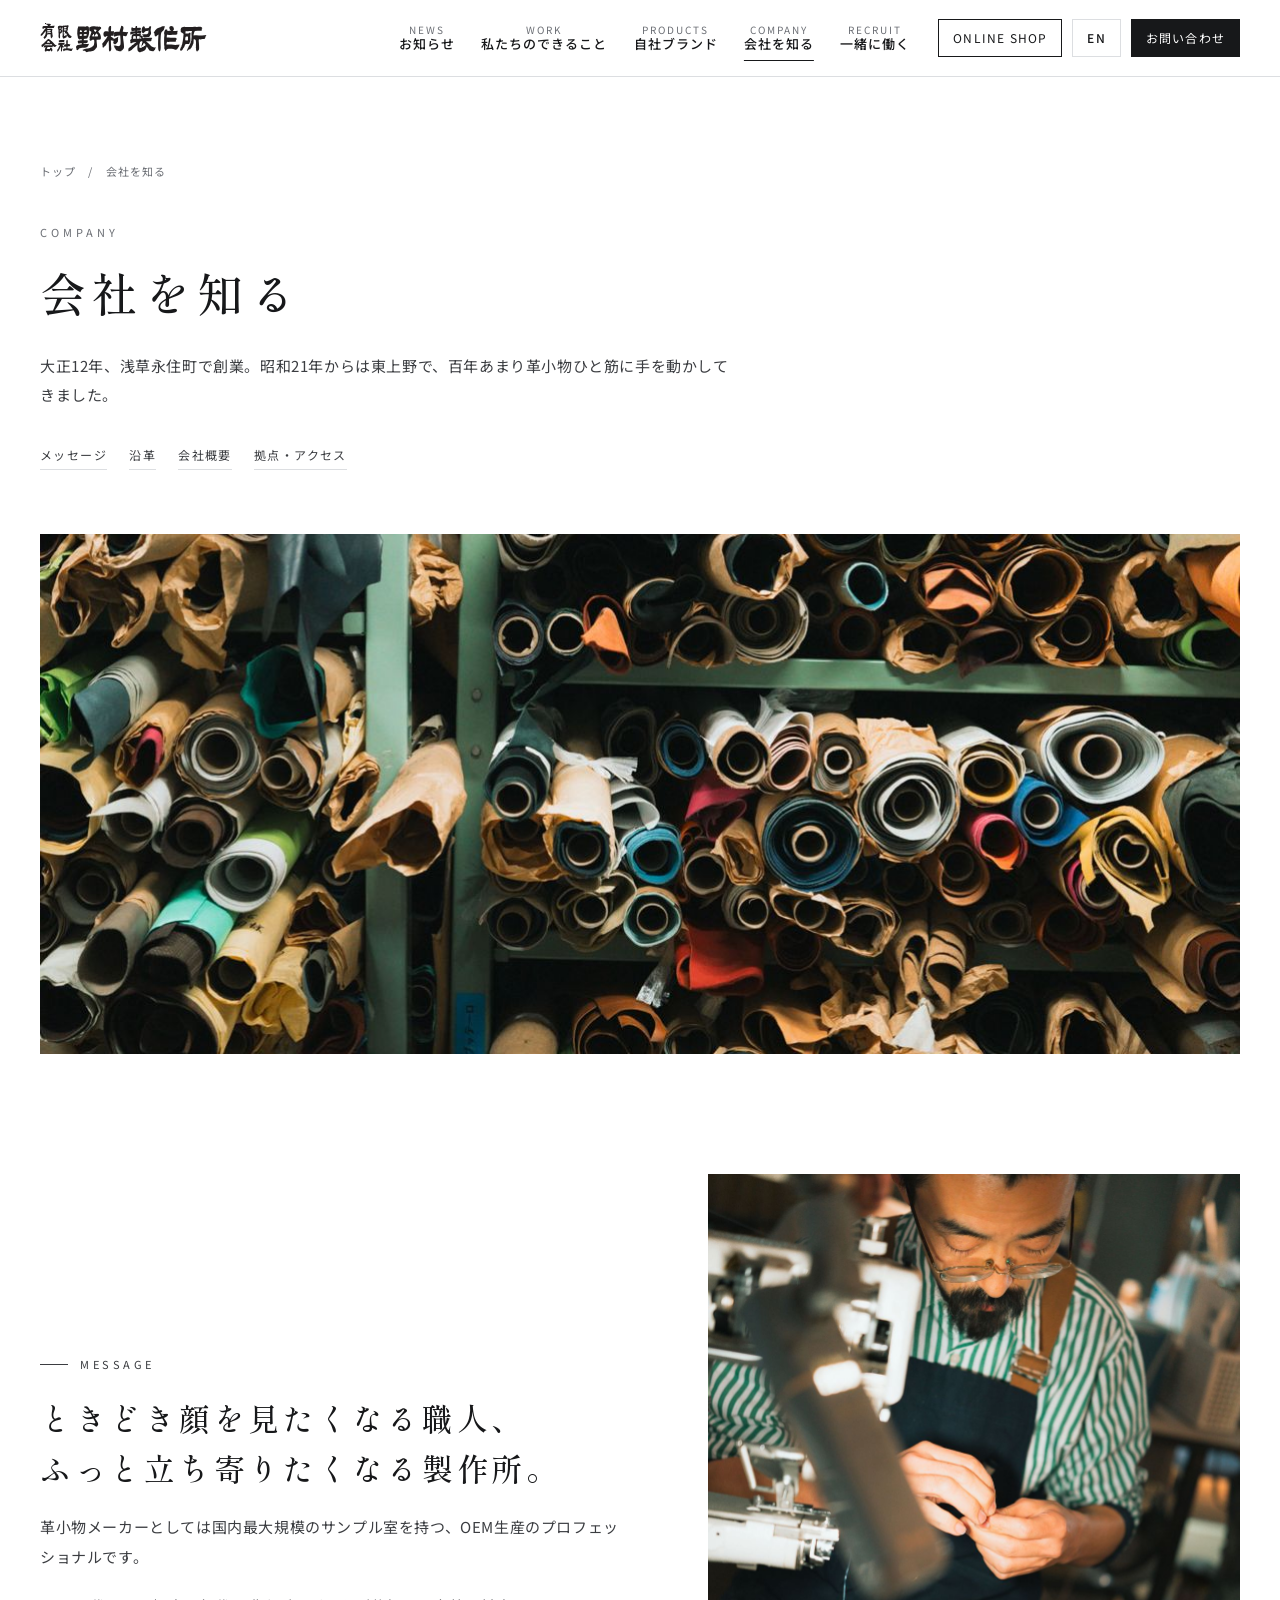
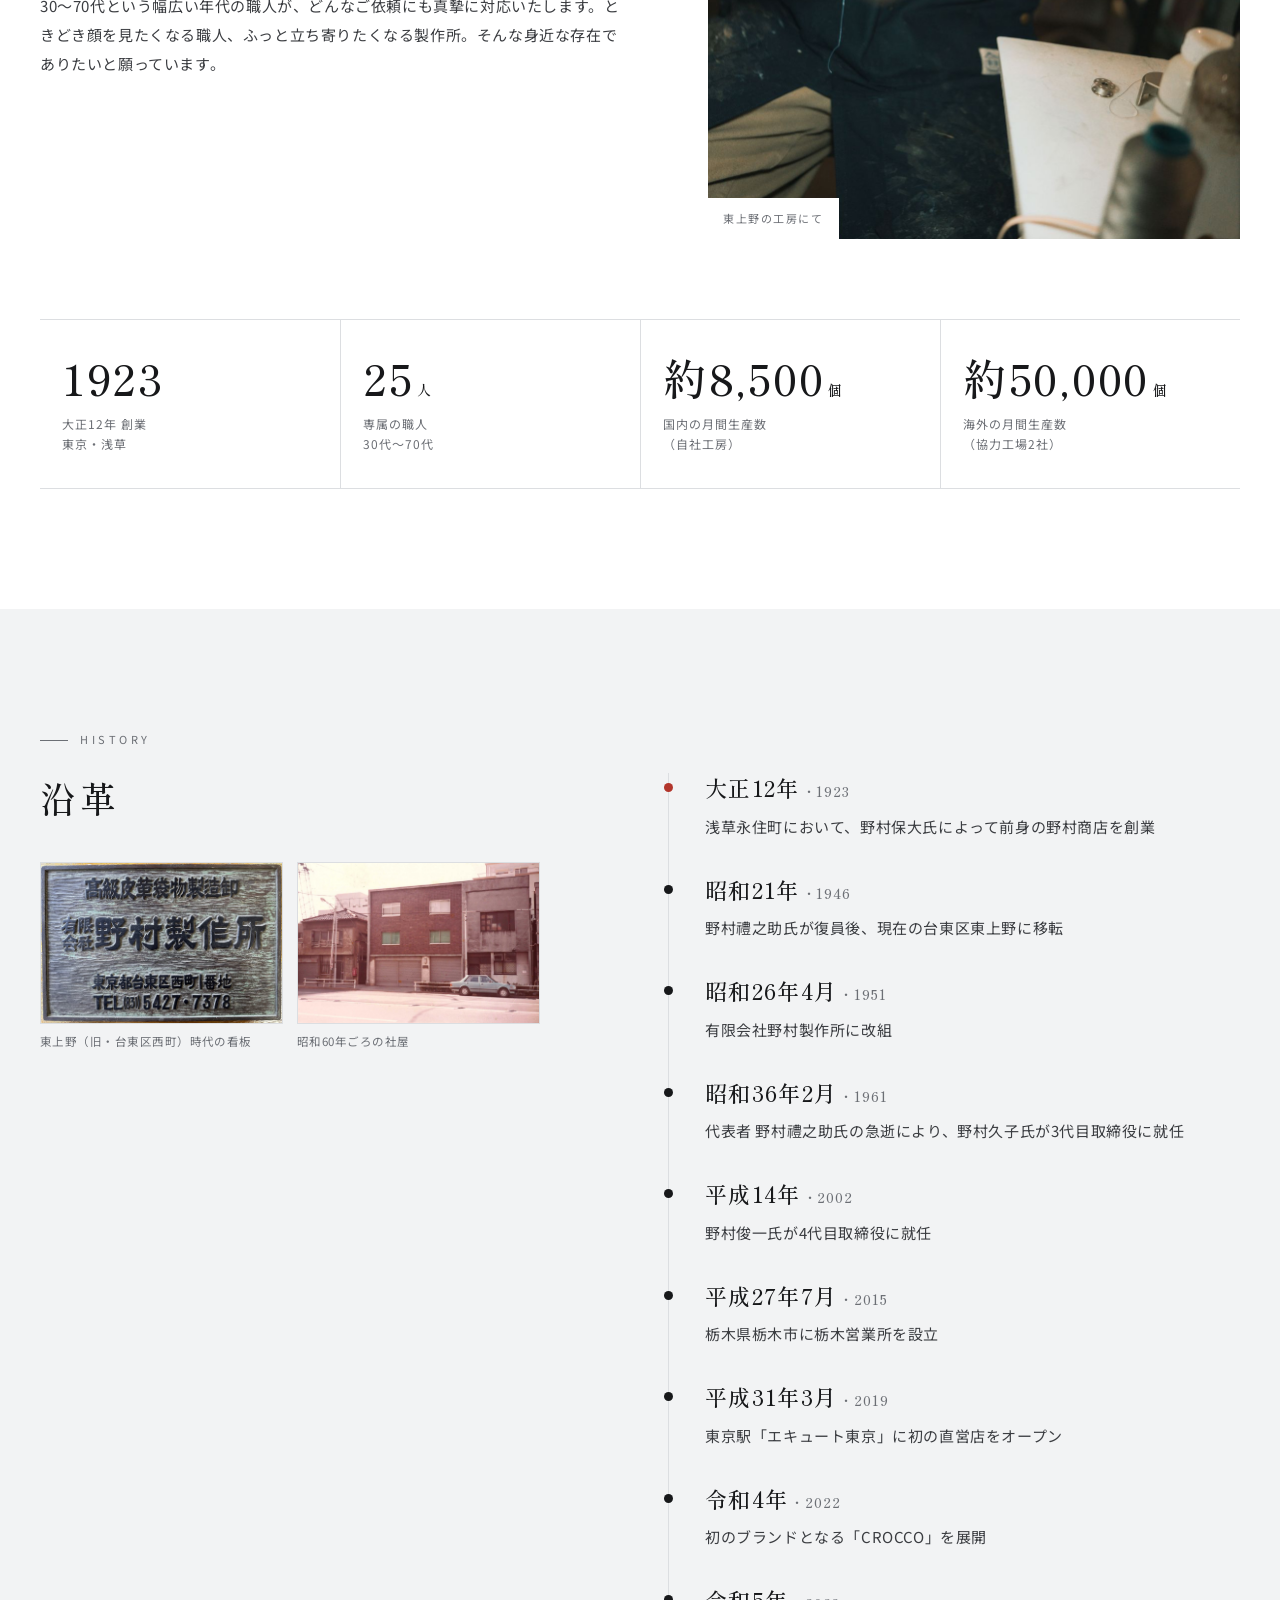
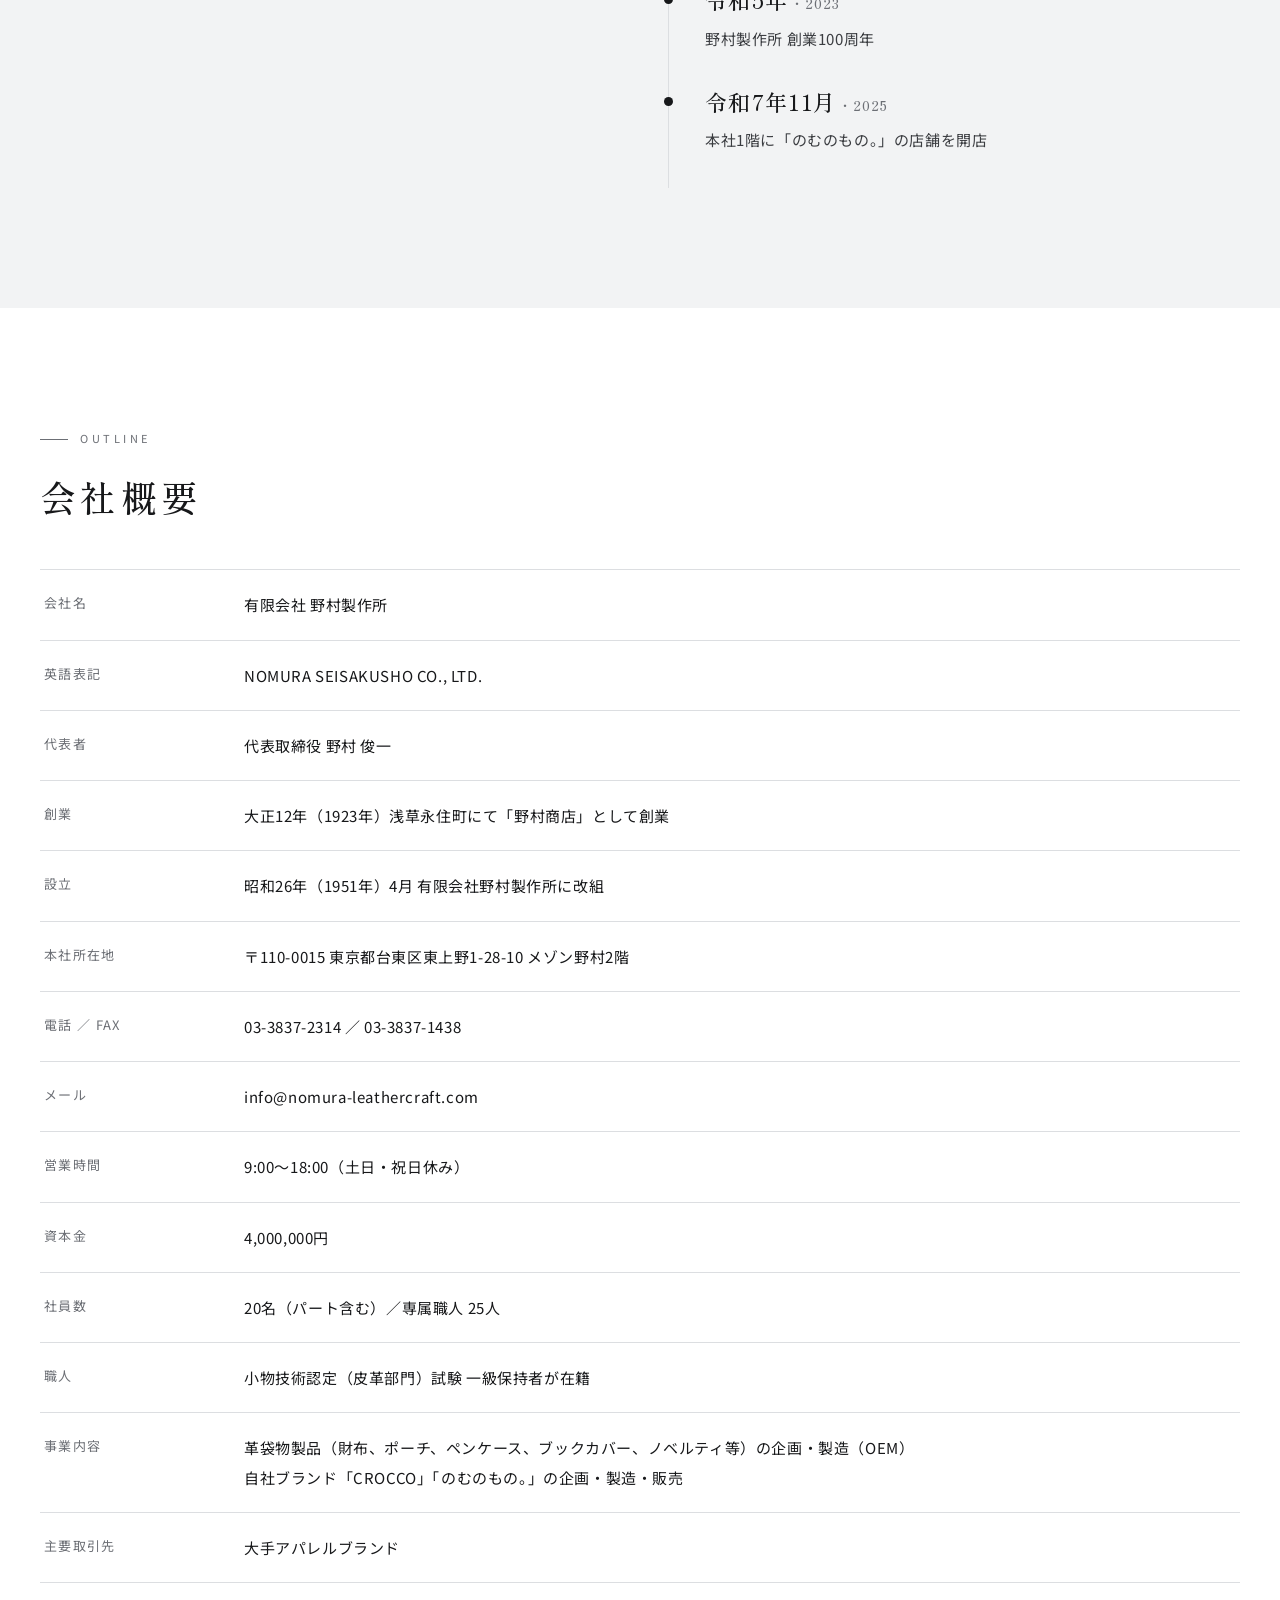
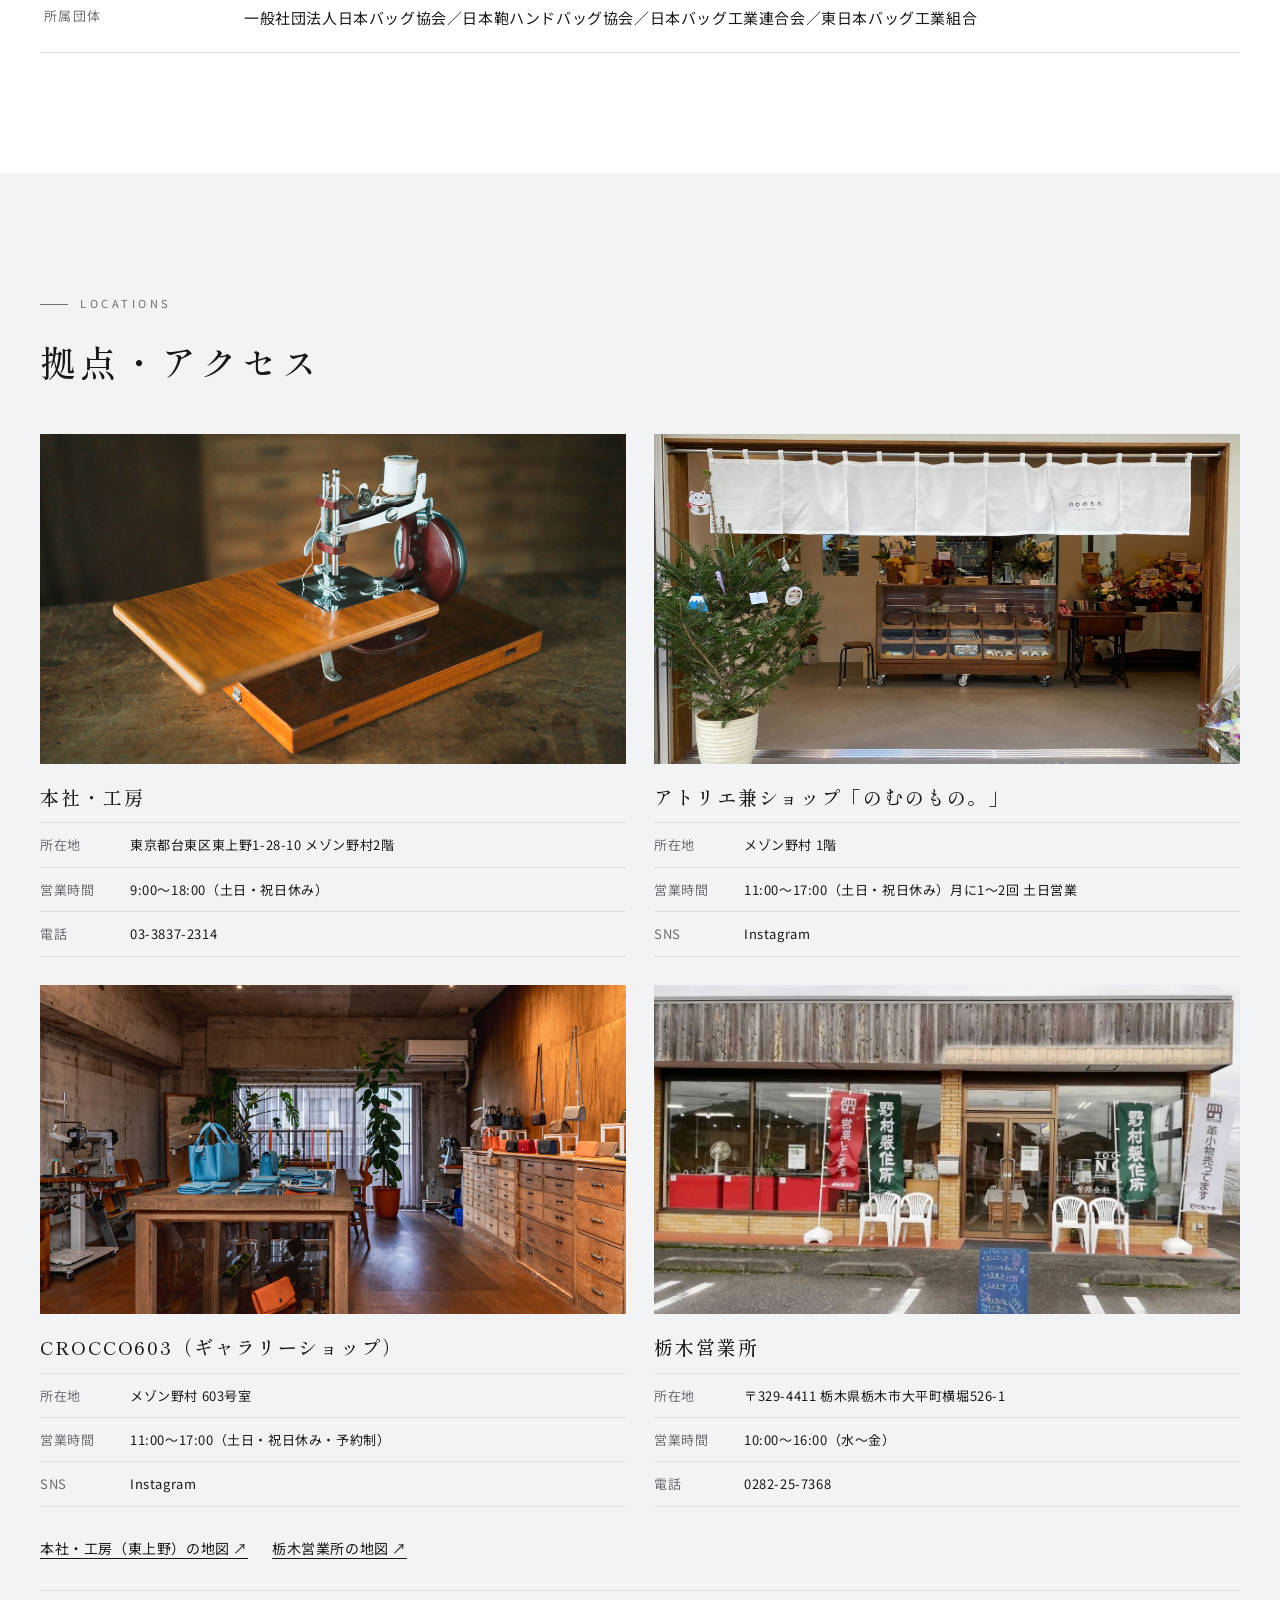
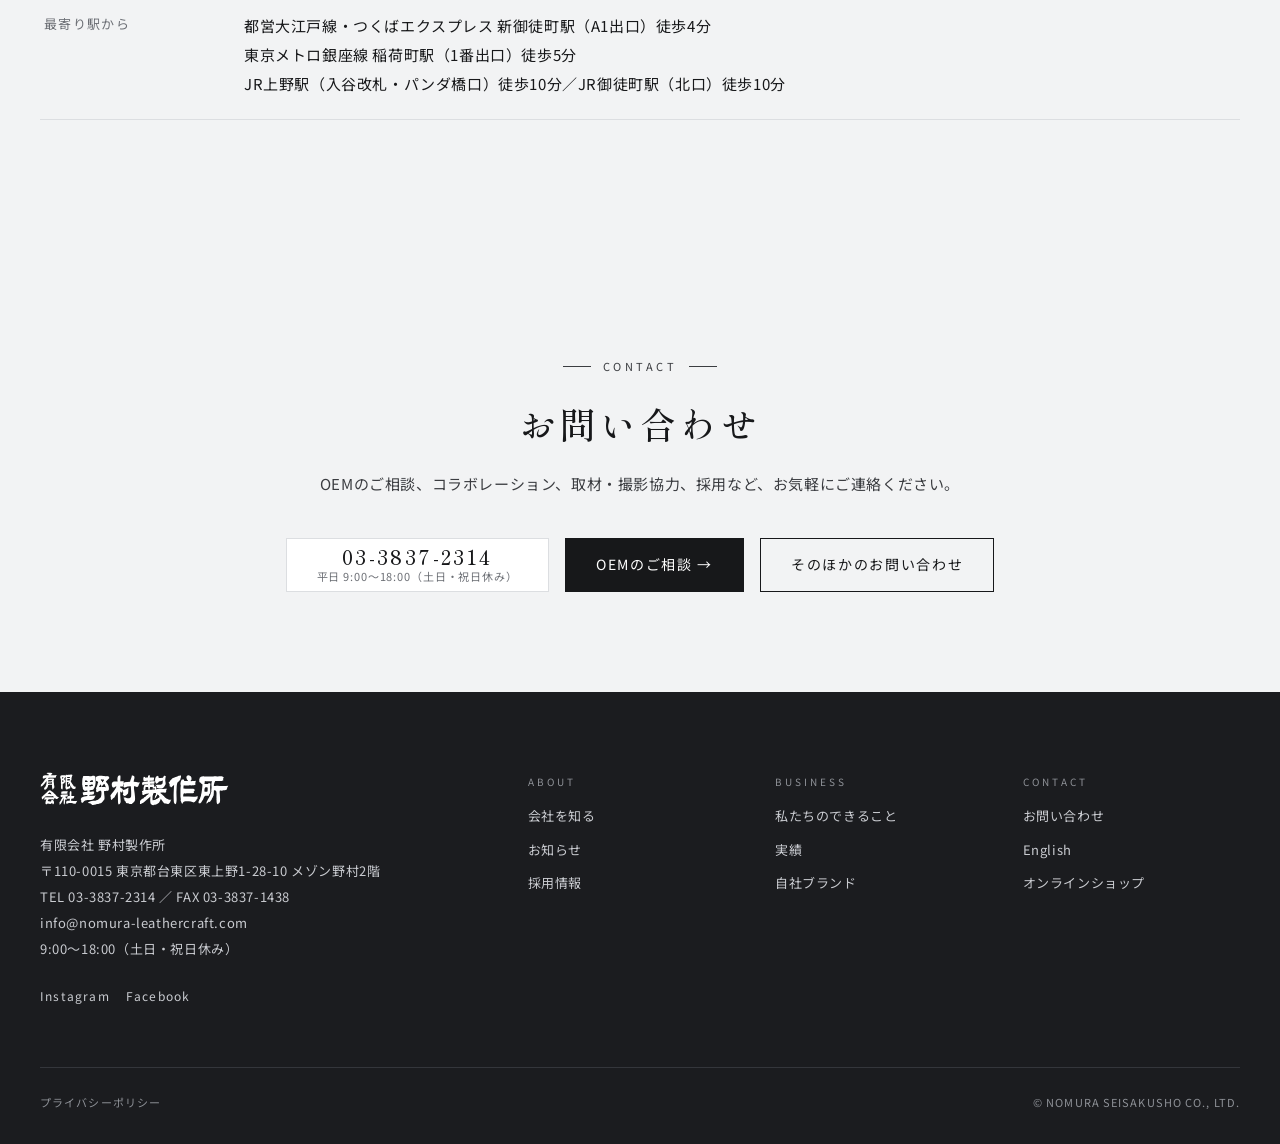
==== commit c78a9520: "先方確認（吉岡様 11/16）6点：看板の写真を左に90度回して横長に（社屋と同じ大きさ）／沿革の年号を和暦先（大正12年・1923）／採用は各パート随時受付（条件の欄を外す）／X のリンクを削除／送" ====
--- a/company.html
+++ b/company.html
@@ -33,18 +33,18 @@
 </div></section>
 <section class="sec sec--gray" id="history"><div class="wrap grid2">
 <div><p class="lbl">History</p><h2 class="h2">沿革</h2>
-<div class="hist-ph"><figure><img src="assets/hist_sign.jpg" alt="「高級皮革袋物製造卸 有限会社 野村製作所 東京都台東区西町1番地」と彫られた木の看板" loading="lazy"><figcaption>東上野（旧・台東区西町）時代の看板</figcaption></figure><figure><img src="assets/hist_house.jpg" alt="昭和60年ごろの社屋。3階建ての建物と、隣の家並み" loading="lazy"><figcaption>昭和60年ごろの社屋</figcaption></figure></div></div>
+<div class="hist-ph"><figure><img src="assets/hist_sign.jpg" alt="横長の木の看板。上から「高級皮革袋物製造卸」「有限会社 野村製作所」「東京都台東区西町1番地 TEL(831)5427-7378」" loading="lazy"><figcaption>東上野（旧・台東区西町）時代の看板</figcaption></figure><figure><img src="assets/hist_house.jpg" alt="昭和60年ごろの社屋。3階建ての建物と、隣の家並み" loading="lazy"><figcaption>昭和60年ごろの社屋</figcaption></figure></div></div>
 <ul class="hist">
-<li><b>1923<small>大正12年</small></b><p>浅草永住町において、野村保大氏によって前身の野村商店を創業</p></li>
-<li><b>1946<small>昭和21年</small></b><p>野村禮之助氏が復員後、現在の台東区東上野に移転</p></li>
-<li><b>1951<small>昭和26年4月</small></b><p>有限会社野村製作所に改組</p></li>
-<li><b>1961<small>昭和36年2月</small></b><p>代表者 野村禮之助氏の急逝により、野村久子氏が3代目取締役に就任</p></li>
-<li><b>2002<small>平成14年</small></b><p>野村俊一氏が4代目取締役に就任</p></li>
-<li><b>2015<small>平成27年7月</small></b><p>栃木県栃木市に栃木営業所を設立</p></li>
-<li><b>2019<small>平成31年3月</small></b><p>東京駅「エキュート東京」に初の直営店をオープン</p></li>
-<li><b>2022<small>令和4年</small></b><p>初のブランドとなる「CROCCO」を展開</p></li>
-<li><b>2023<small>令和5年</small></b><p>野村製作所 創業100周年</p></li>
-<li><b>2025<small>令和7年11月</small></b><p>本社1階に「のむのもの。」の店舗を開店</p></li>
+<li><b>大正12年<small>・1923</small></b><p>浅草永住町において、野村保大氏によって前身の野村商店を創業</p></li>
+<li><b>昭和21年<small>・1946</small></b><p>野村禮之助氏が復員後、現在の台東区東上野に移転</p></li>
+<li><b>昭和26年4月<small>・1951</small></b><p>有限会社野村製作所に改組</p></li>
+<li><b>昭和36年2月<small>・1961</small></b><p>代表者 野村禮之助氏の急逝により、野村久子氏が3代目取締役に就任</p></li>
+<li><b>平成14年<small>・2002</small></b><p>野村俊一氏が4代目取締役に就任</p></li>
+<li><b>平成27年7月<small>・2015</small></b><p>栃木県栃木市に栃木営業所を設立</p></li>
+<li><b>平成31年3月<small>・2019</small></b><p>東京駅「エキュート東京」に初の直営店をオープン</p></li>
+<li><b>令和4年<small>・2022</small></b><p>初のブランドとなる「CROCCO」を展開</p></li>
+<li><b>令和5年<small>・2023</small></b><p>野村製作所 創業100周年</p></li>
+<li><b>令和7年11月<small>・2025</small></b><p>本社1階に「のむのもの。」の店舗を開店</p></li>
 </ul></div></section>
 <section class="sec" id="outline"><div class="wrap">
 <p class="lbl">Outline</p><h2 class="h2">会社概要</h2>
@@ -86,7 +86,7 @@
 <div class="ft__top"><div>
 <a class="logo" href="index.html" aria-label="有限会社 野村製作所 トップへ"><img class="logo__wm" src="assets/nomura_logo_wh.svg" alt="有限会社 野村製作所" width="189" height="34"></a>
 <address>有限会社 野村製作所 <br>〒110-0015 東京都台東区東上野1-28-10 メゾン野村2階<br>TEL 03-3837-2314 ／ FAX 03-3837-1438<br><a href="mailto:info@nomura-leathercraft.com">info@nomura-leathercraft.com</a><br>9:00〜18:00（土日・祝日休み）</address>
-<div class="ft__sns"><a href="https://www.instagram.com/nomuraseisakusho_official/" target="_blank" rel="noopener">Instagram</a><a href="https://www.facebook.com/nomuraseisakusho/" target="_blank" rel="noopener">Facebook</a><a href="https://x.com/nomurass_jp" target="_blank" rel="noopener">X</a></div>
+<div class="ft__sns"><a href="https://www.instagram.com/nomuraseisakusho_official/" target="_blank" rel="noopener">Instagram</a><a href="https://www.facebook.com/nomuraseisakusho/" target="_blank" rel="noopener">Facebook</a></div>
 </div>
 <div class="ft__nav">
 <div><h4>ABOUT</h4><a href="company.html">会社を知る</a><a href="news.html">お知らせ</a><a href="recruit.html">採用情報</a></div>
--- a/assets/site.css
+++ b/assets/site.css
@@ -287,7 +287,7 @@
 .hist li::before{content:"";position:absolute;left:-41px;top:10px;width:9px;height:9px;border-radius:50%;background:var(--ink)}
 .hist li:first-child::before{background:var(--aka)}
 .hist b{font:500 22px/1.3 var(--serif);letter-spacing:.06em}
-.hist b small{font-size:12px;color:var(--mute);margin-left:10px;letter-spacing:.1em}
+.hist b small{font-size:14px;color:var(--mute);margin-left:2px;letter-spacing:.06em}
 .hist p{color:var(--ink2);margin-top:6px}
 .hist b.tbd{font:500 13px/1.6 var(--sans);letter-spacing:.14em;color:var(--mute);border:1px dashed var(--line);padding:2px 10px}
 .bases{display:grid;grid-template-columns:repeat(2,1fr);gap:28px;margin-top:44px}
@@ -412,7 +412,8 @@
 }
 
 /* 2026-11-16 完成版：沿革の昔の写真（小さく）・店舗と取扱店・地図はリンク */
-.hist-ph{display:grid;grid-template-columns:minmax(0,.62fr) minmax(0,1fr);gap:14px;align-items:end;margin-top:36px;max-width:420px}
+.hist-ph{display:grid;grid-template-columns:1fr 1fr;gap:14px;align-items:start;margin-top:36px;max-width:500px}
+.hist-ph img{aspect-ratio:3/2;object-fit:cover}
 .hist-ph img{display:block;width:100%;height:auto;border:1px solid var(--line)}
 .hist-ph figcaption{font-size:11.5px;line-height:1.6;color:var(--mute);margin-top:8px;letter-spacing:.04em}
 .stores__h{font:500 17px/1.6 var(--serif);letter-spacing:.12em;margin-top:44px;padding-bottom:10px;border-bottom:1px solid var(--ink)}
@@ -432,3 +433,7 @@
 .stores-list li>a{font-size:13px;white-space:nowrap}
 .maplinks{display:flex;flex-wrap:wrap;gap:24px;margin-top:28px;font-size:14px}
 @media (max-width:760px){.stores--2{grid-template-columns:1fr}.stores-list li{flex-direction:column;align-items:flex-start;gap:8px}.hist-ph{max-width:none;margin-bottom:8px}}
+
+/* 2026-11-16 採用：各パート随時受付 */
+.job__st{margin-top:auto;padding-top:18px;font-size:12px;letter-spacing:.2em;color:var(--ink);border-top:1px solid var(--line)}
+.job > p.job__st{margin-top:auto;color:var(--ink)}
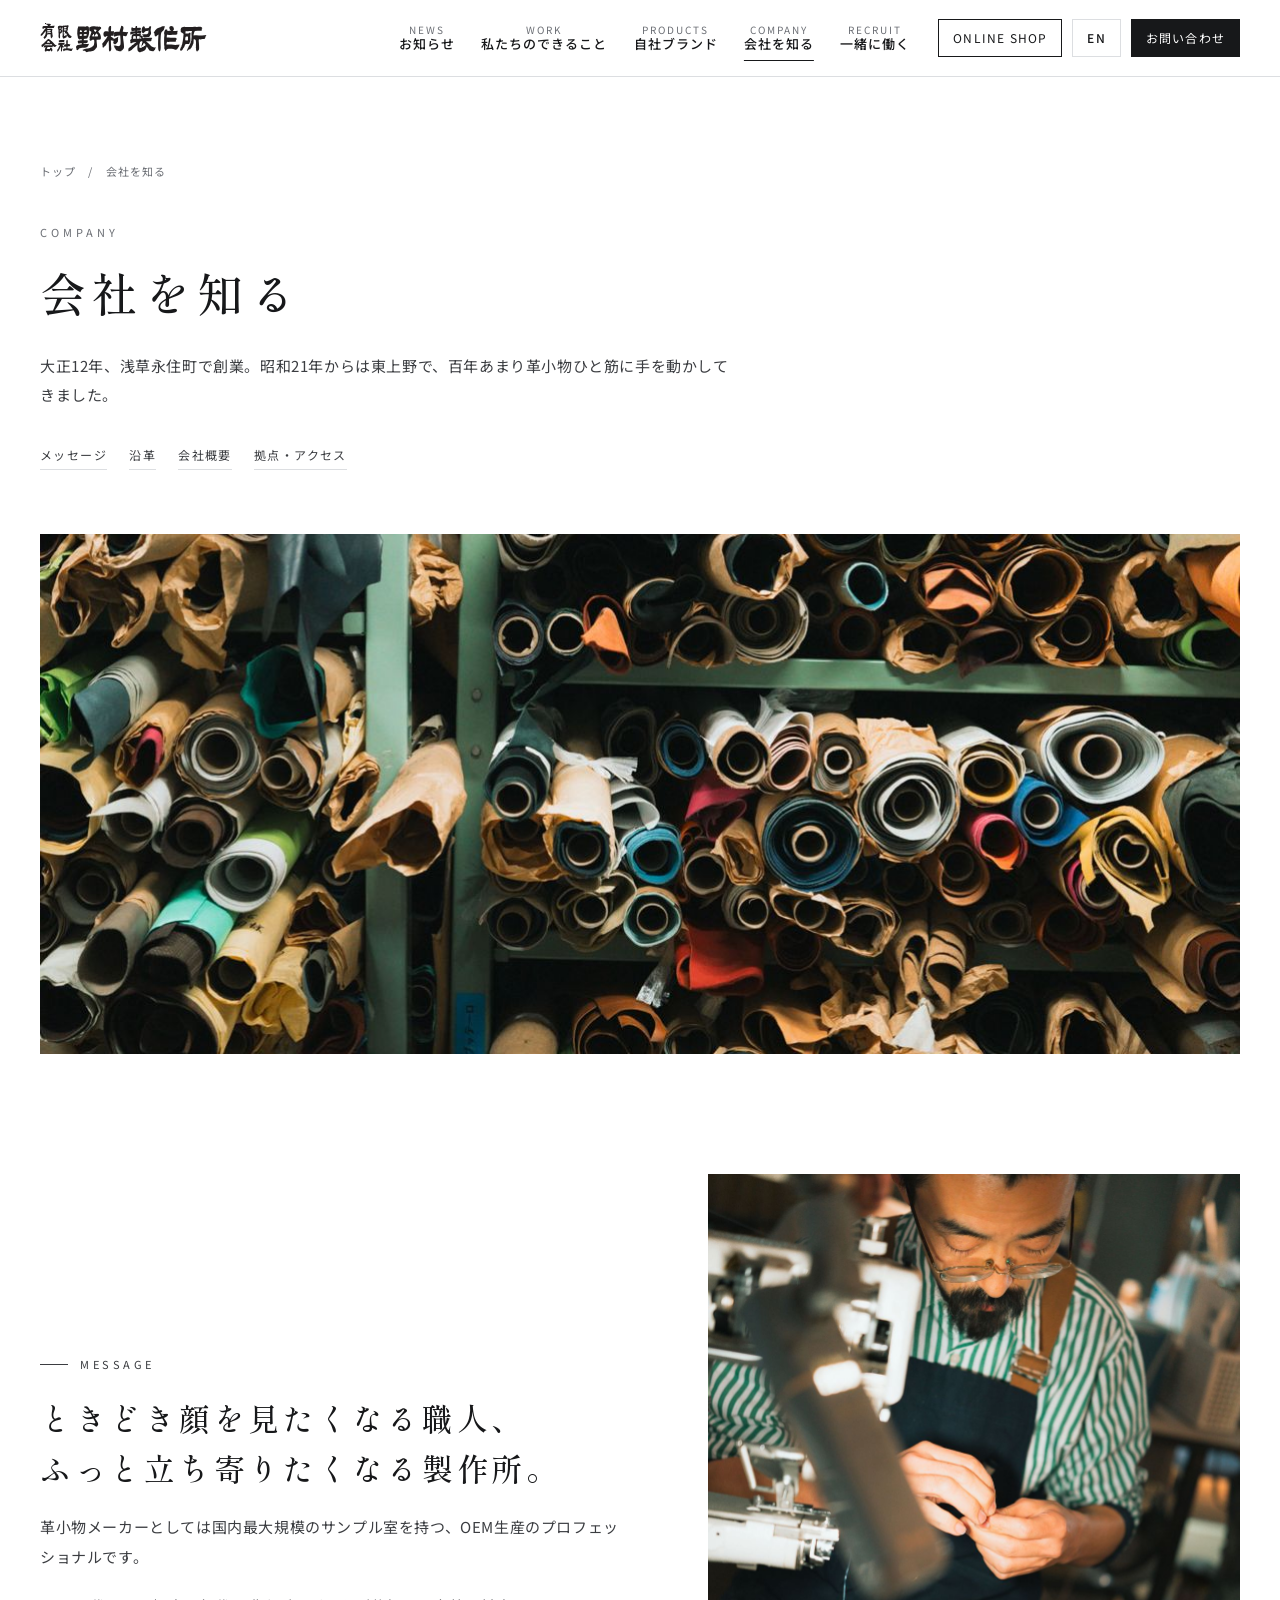
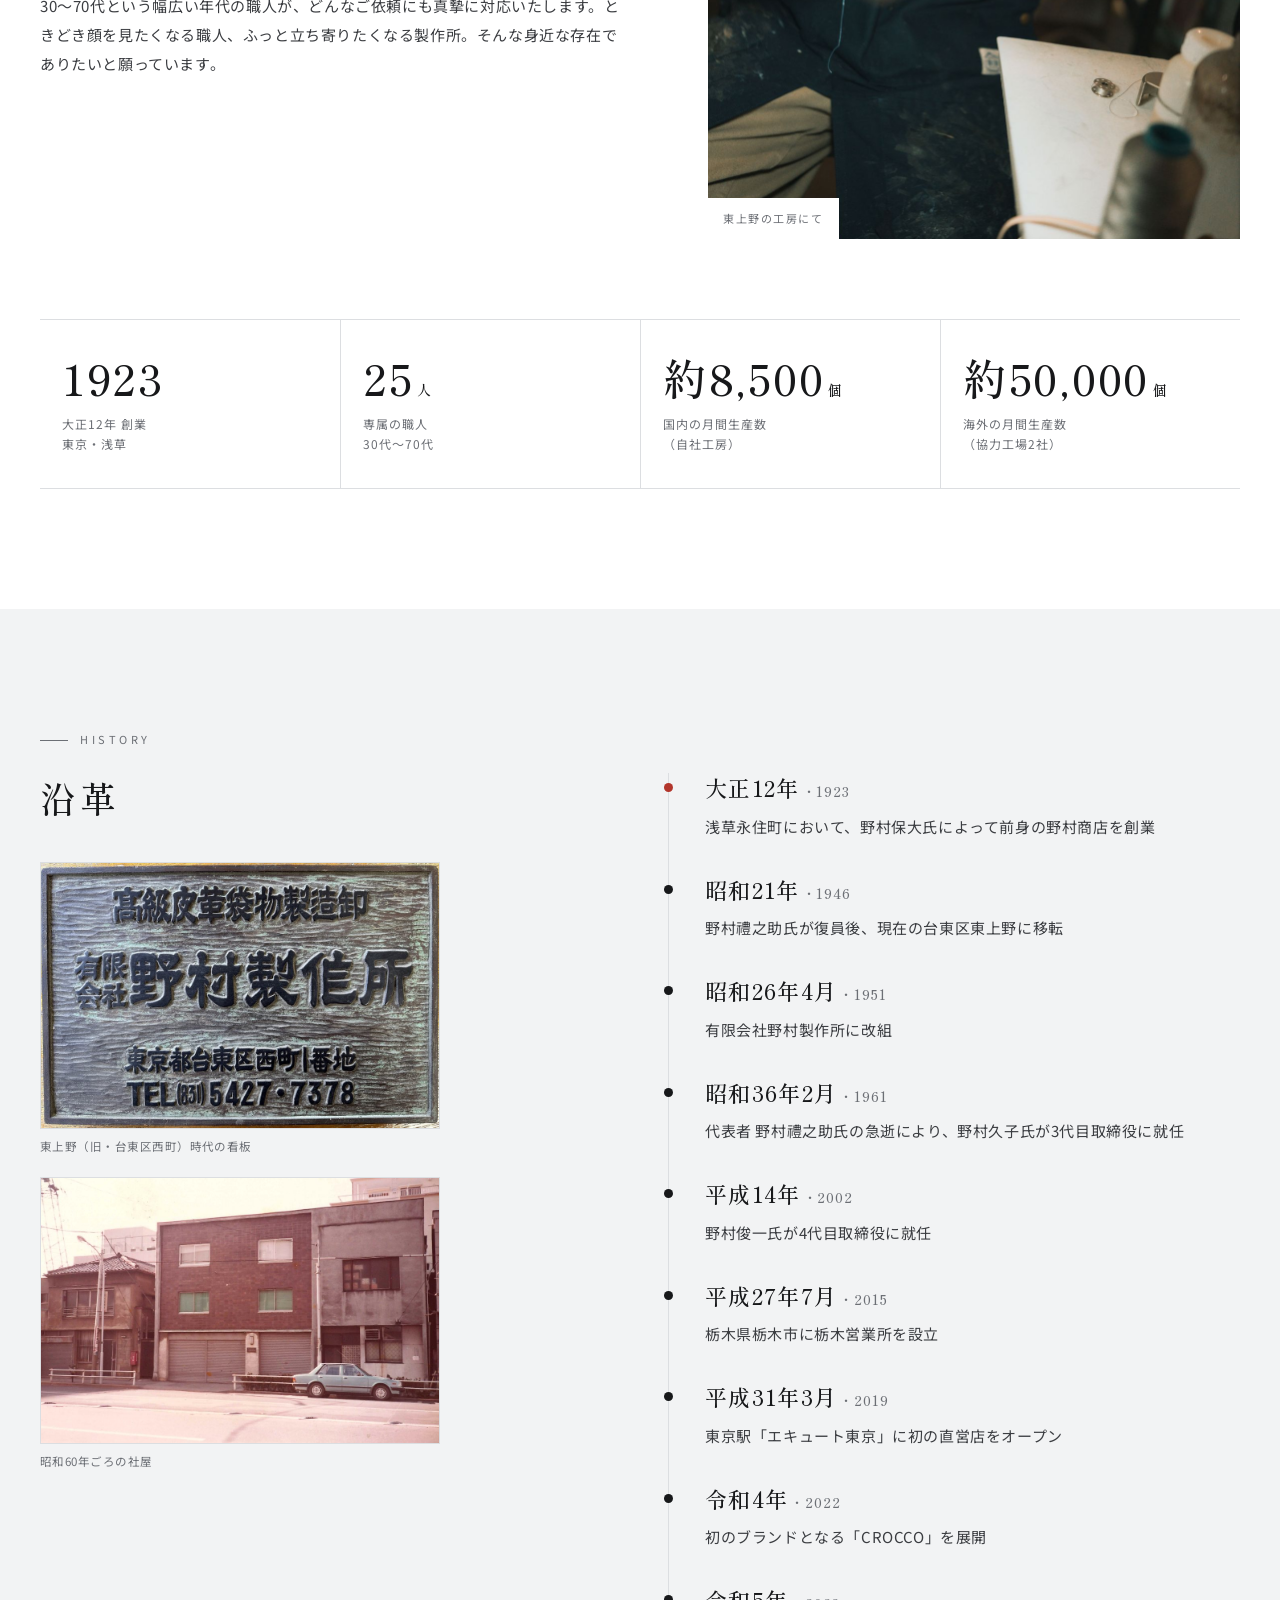
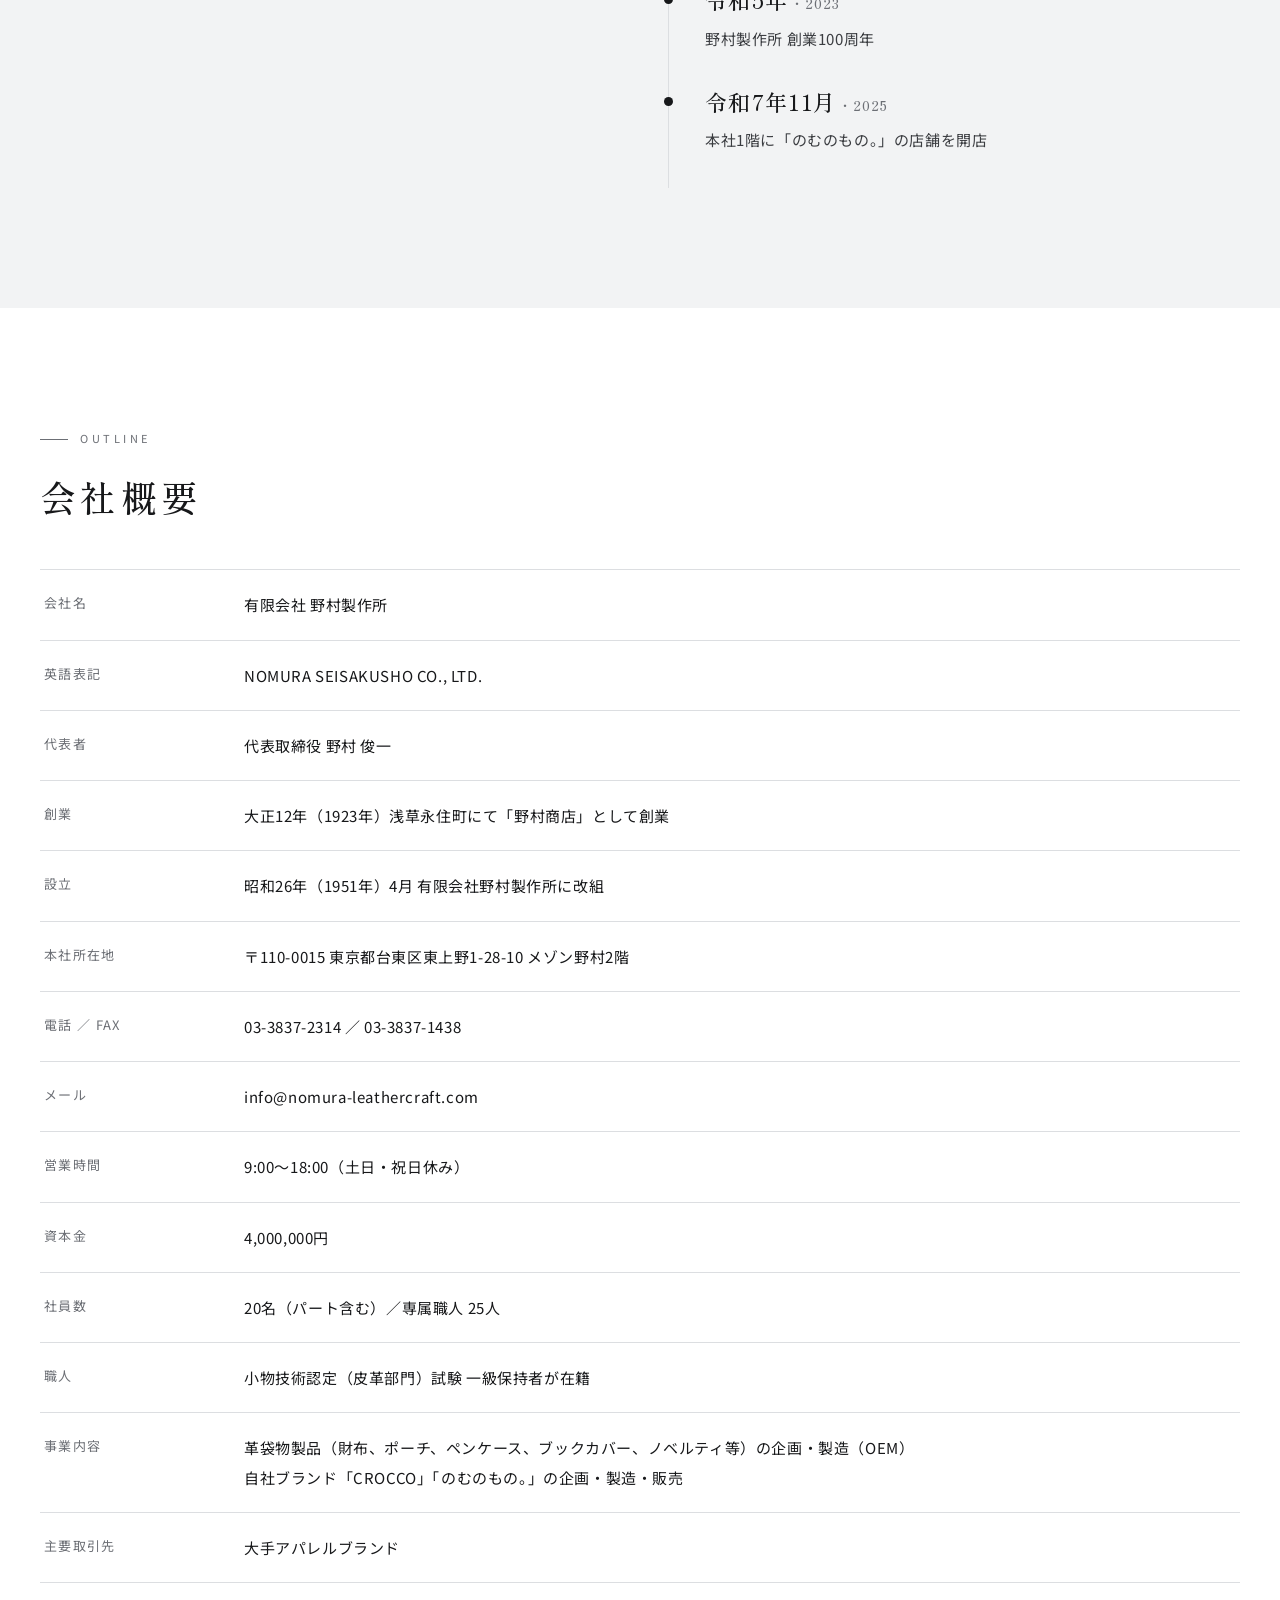
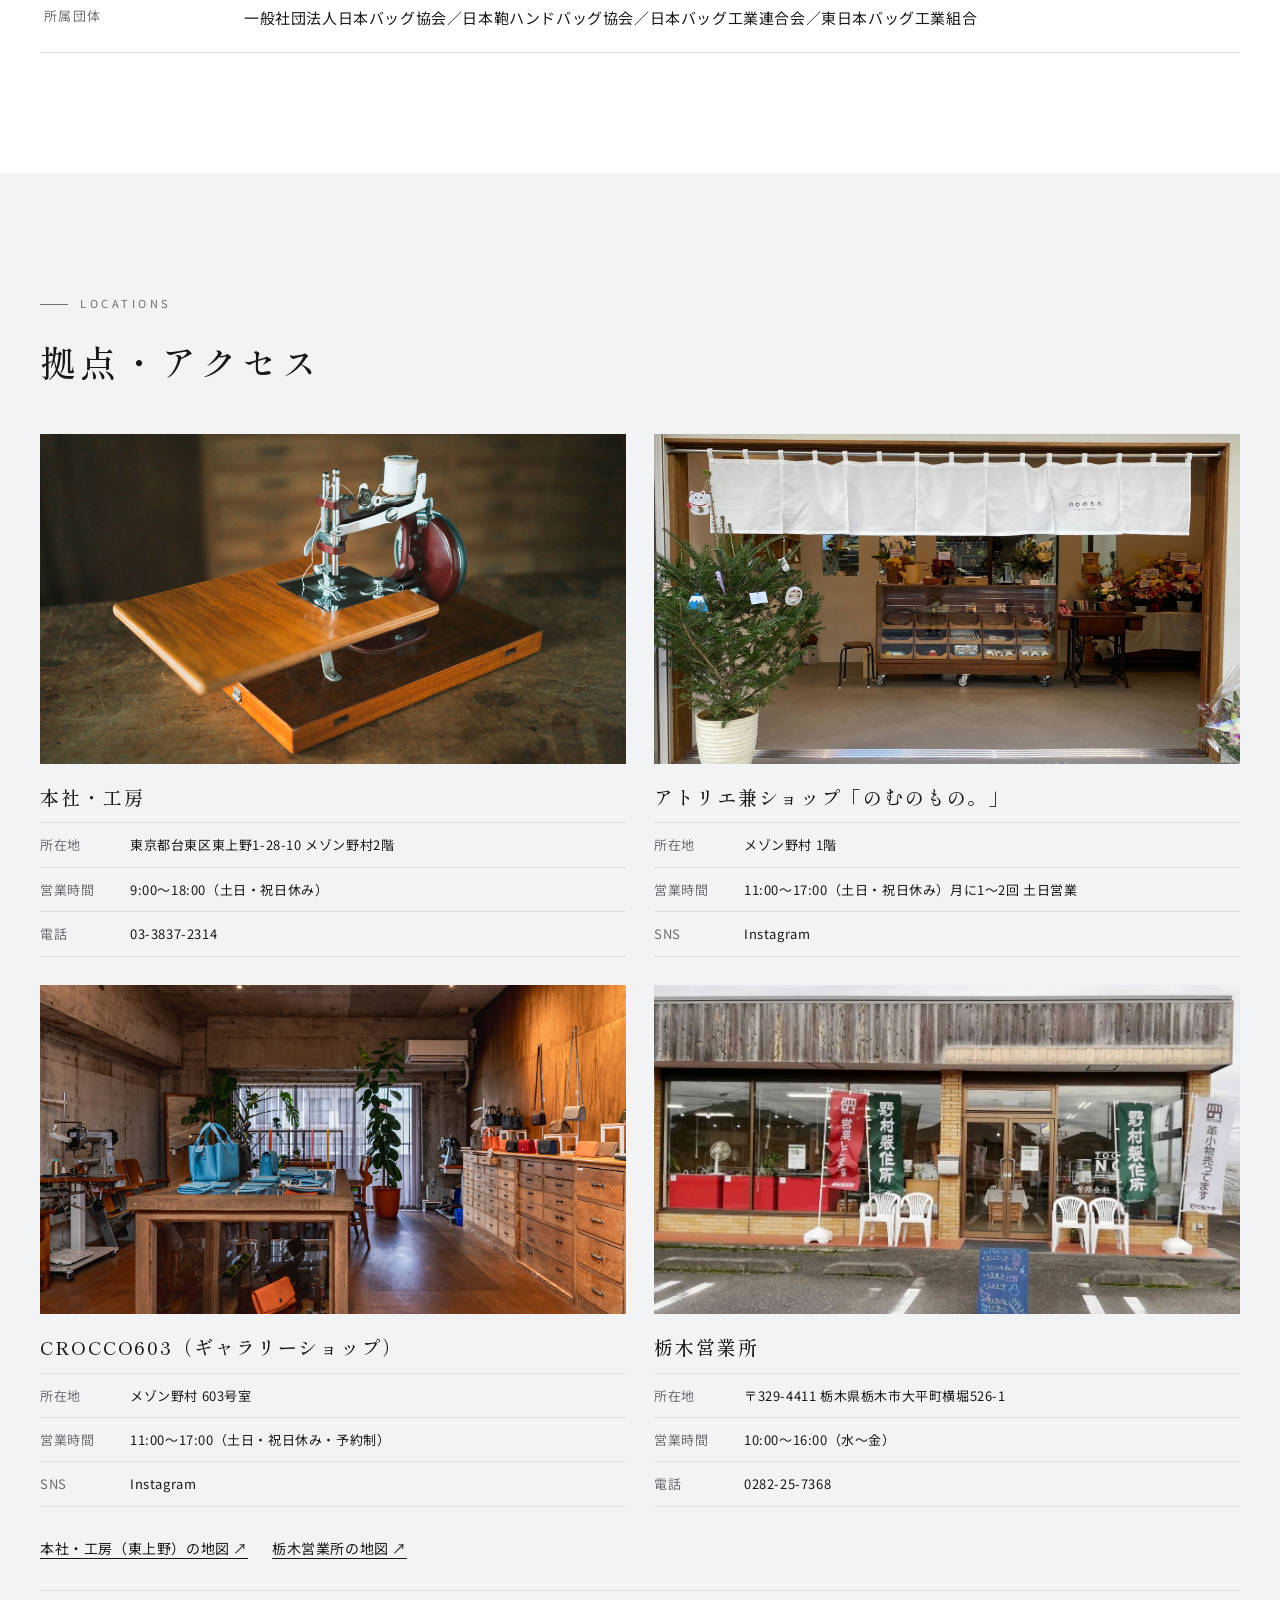
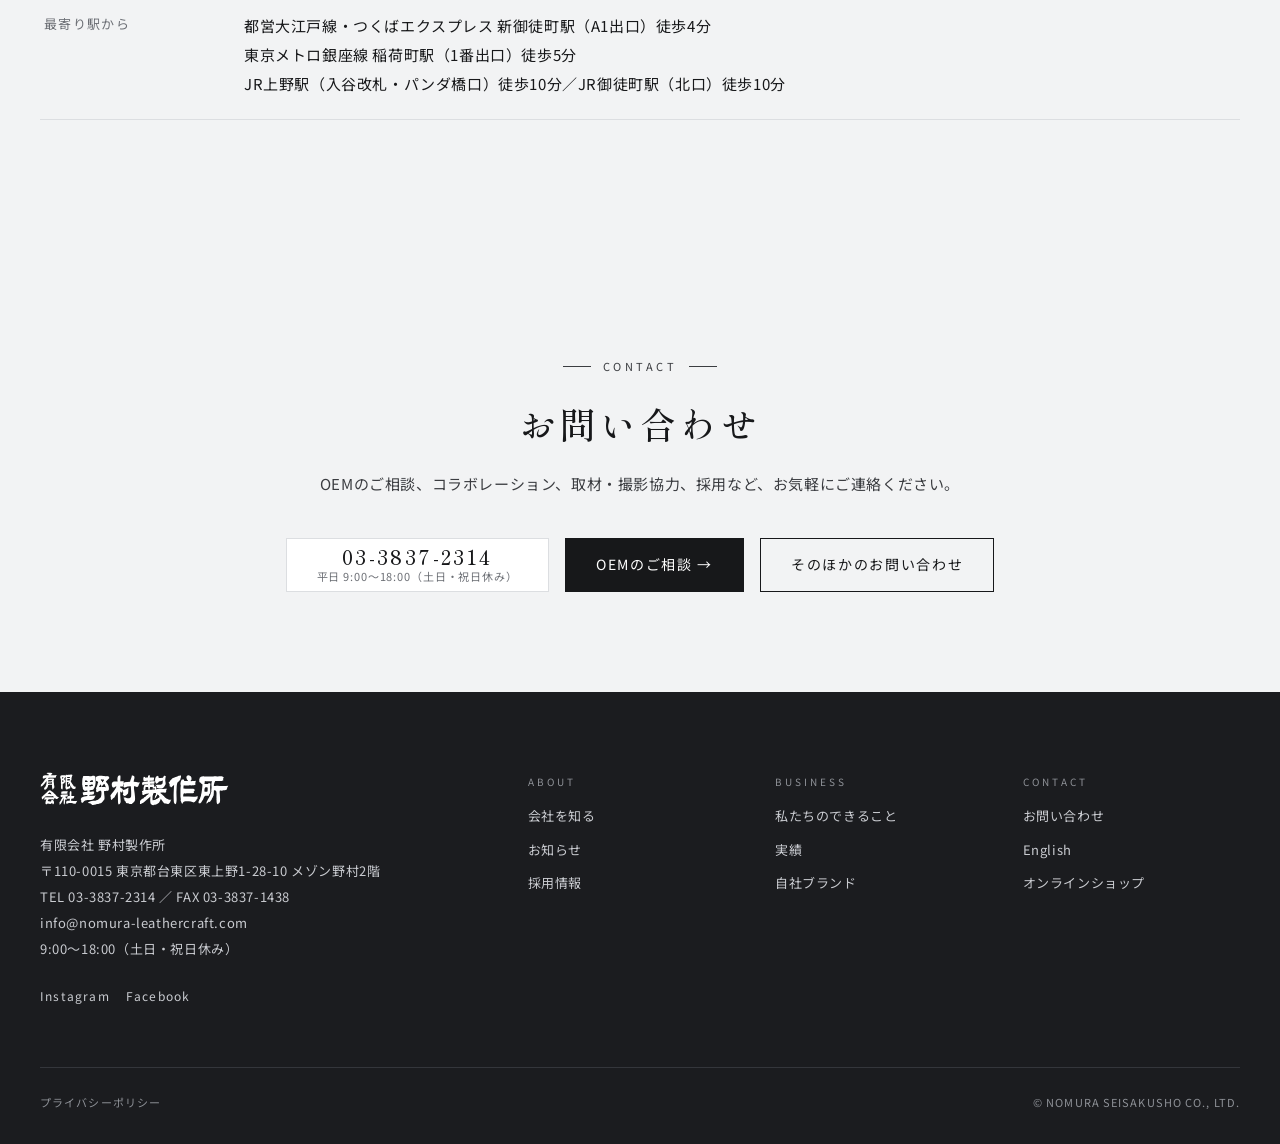
==== commit f909d599: "公開用の仕上げ：お問い合わせを今のAWS（POST /api/contact・JSON・種類4つ）に接続（実送信は本番ドメインのときだけ）／お知らせを microCMS から読む（一覧・TOP3件・詳" ====
--- a/company.html
+++ b/company.html
@@ -1,6 +1,6 @@
 <!doctype html>
 <html lang="ja"><head><meta charset="utf-8"><meta name="viewport" content="width=device-width,initial-scale=1">
-<title>会社を知る｜野村製作所</title><meta name="description" content="有限会社 野村製作所の会社概要。大正12年創業、東京・東上野の革小物メーカー。拠点・アクセス・沿革。"><meta name="robots" content="noindex">
+<title>会社を知る｜野村製作所</title><link rel="canonical" href="https://www.nomura-leathercraft.com/company.html"><meta property="og:type" content="website"><meta property="og:site_name" content="有限会社 野村製作所"><meta property="og:title" content="会社を知る｜野村製作所"><meta property="og:description" content="有限会社 野村製作所の会社概要。大正12年創業、東京・東上野の革小物メーカー。拠点・アクセス・沿革。"><meta property="og:url" content="https://www.nomura-leathercraft.com/company.html"><meta property="og:image" content="https://www.nomura-leathercraft.com/assets/og.jpg"><meta name="twitter:card" content="summary_large_image"><meta name="description" content="有限会社 野村製作所の会社概要。大正12年創業、東京・東上野の革小物メーカー。拠点・アクセス・沿革。"><meta name="robots" content="noindex">
 <link rel="preconnect" href="https://fonts.googleapis.com"><link rel="preconnect" href="https://fonts.gstatic.com" crossorigin>
 <link href="https://fonts.googleapis.com/css2?family=Noto+Sans+JP:wght@400;500&family=Shippori+Mincho:wght@500;600&display=swap" rel="stylesheet">
 <link rel="stylesheet" href="assets/site.css">
@@ -93,7 +93,7 @@
 <div><h4>BUSINESS</h4><a href="work.html">私たちのできること</a><a href="works.html">実績</a><a href="products.html">自社ブランド</a></div>
 <div><h4>CONTACT</h4><a href="contact.html">お問い合わせ</a><a href="en.html" lang="en">English</a><a href="products.html#shops">オンラインショップ</a></div>
 </div></div>
-<div class="ft__bt"><span><a href="#">プライバシーポリシー</a></span><span>© NOMURA SEISAKUSHO CO., LTD.</span></div>
+<div class="ft__bt"><span><a href="privacy.html">プライバシーポリシー</a></span><span>© NOMURA SEISAKUSHO CO., LTD.</span></div>
 </div></footer>
 <script>
 (function(){var q=location.search;if(q.indexOf('check')>-1)document.body.classList.add('check');if(q.indexOf('static')>-1)document.body.classList.add('static');
--- a/assets/site.css
+++ b/assets/site.css
@@ -412,7 +412,7 @@
 }
 
 /* 2026-11-16 完成版：沿革の昔の写真（小さく）・店舗と取扱店・地図はリンク */
-.hist-ph{display:grid;grid-template-columns:1fr 1fr;gap:14px;align-items:start;margin-top:36px;max-width:500px}
+.hist-ph{display:grid;grid-template-columns:1fr;gap:22px;align-items:start;margin-top:36px;max-width:400px} /* 11/16 ボス「画像は縦に2段」 */
 .hist-ph img{aspect-ratio:3/2;object-fit:cover}
 .hist-ph img{display:block;width:100%;height:auto;border:1px solid var(--line)}
 .hist-ph figcaption{font-size:11.5px;line-height:1.6;color:var(--mute);margin-top:8px;letter-spacing:.04em}
@@ -437,3 +437,37 @@
 /* 2026-11-16 採用：各パート随時受付 */
 .job__st{margin-top:auto;padding-top:18px;font-size:12px;letter-spacing:.2em;color:var(--ink);border-top:1px solid var(--line)}
 .job > p.job__st{margin-top:auto;color:var(--ink)}
+
+/* 2026-11-17 公開用：お知らせ（microCMS） */
+.cms-news{min-height:120px}
+.nlist--cms li a{grid-template-columns:110px 1fr 20px}
+.cms-empty{margin-top:44px;padding:28px 4px;border-top:1px solid var(--line);border-bottom:1px solid var(--line);color:var(--mute);font-size:14px}
+.cms-more{display:flex;justify-content:center;margin-top:36px}
+.cms-more button{font:500 13px/1 var(--sans);letter-spacing:.12em;border:1px solid var(--ink);background:#fff;padding:15px 34px;cursor:pointer;color:var(--ink)}
+.cms-more button:disabled{opacity:.5;cursor:default}
+.news-detail{max-width:760px}
+.news-detail time{font-size:13px;letter-spacing:.08em;color:var(--mute)}
+.news-detail h2{font:500 26px/1.6 var(--serif);letter-spacing:.06em;margin-top:8px;padding-bottom:20px;border-bottom:1px solid var(--line)}
+.news-detail figure{margin-top:28px}
+.news-detail figure img{width:100%;height:auto}
+.news-body{margin-top:28px;font-size:15px;line-height:2}
+.news-body p{margin:0 0 1.4em}
+.news-body img{max-width:100%;height:auto}
+.news-body a{text-decoration:underline}
+.news-back{margin-top:44px}
+/* お問い合わせ：結果の表示 */
+.form-msg{margin:6px 0 0;padding:14px 16px;border:1px solid #B33A3A;color:#8E2B2B;background:#fff;font-size:14px;line-height:1.8}
+.form-done{margin-top:44px;padding:40px 32px;border:1px solid var(--line);background:var(--gray);text-align:center}
+.form-done b{display:block;font:500 20px/1.7 var(--serif);letter-spacing:.06em}
+.form-done p{margin-top:10px;font-size:14px;color:var(--ink2)}
+.form button[disabled]{opacity:.6;cursor:wait}
+/* プライバシーポリシー */
+.policy{max-width:820px}
+.policy h2{font:500 19px/1.6 var(--serif);letter-spacing:.08em;margin-top:44px;padding-bottom:10px;border-bottom:1px solid var(--line)}
+.policy h2:first-child{margin-top:0}
+.policy p,.policy li{font-size:15px;line-height:2;color:var(--ink2);margin-top:14px}
+.policy ul{margin-top:8px;padding-left:1.4em;list-style:disc}
+.policy li{margin-top:4px}
+.policy a{text-decoration:underline}
+.policy__date{margin-top:56px !important;text-align:right;font-size:13px !important}
+@media (max-width:760px){.nlist--cms li a{grid-template-columns:1fr 20px}.nlist--cms time{grid-column:1/-1}.news-detail h2{font-size:21px}}
